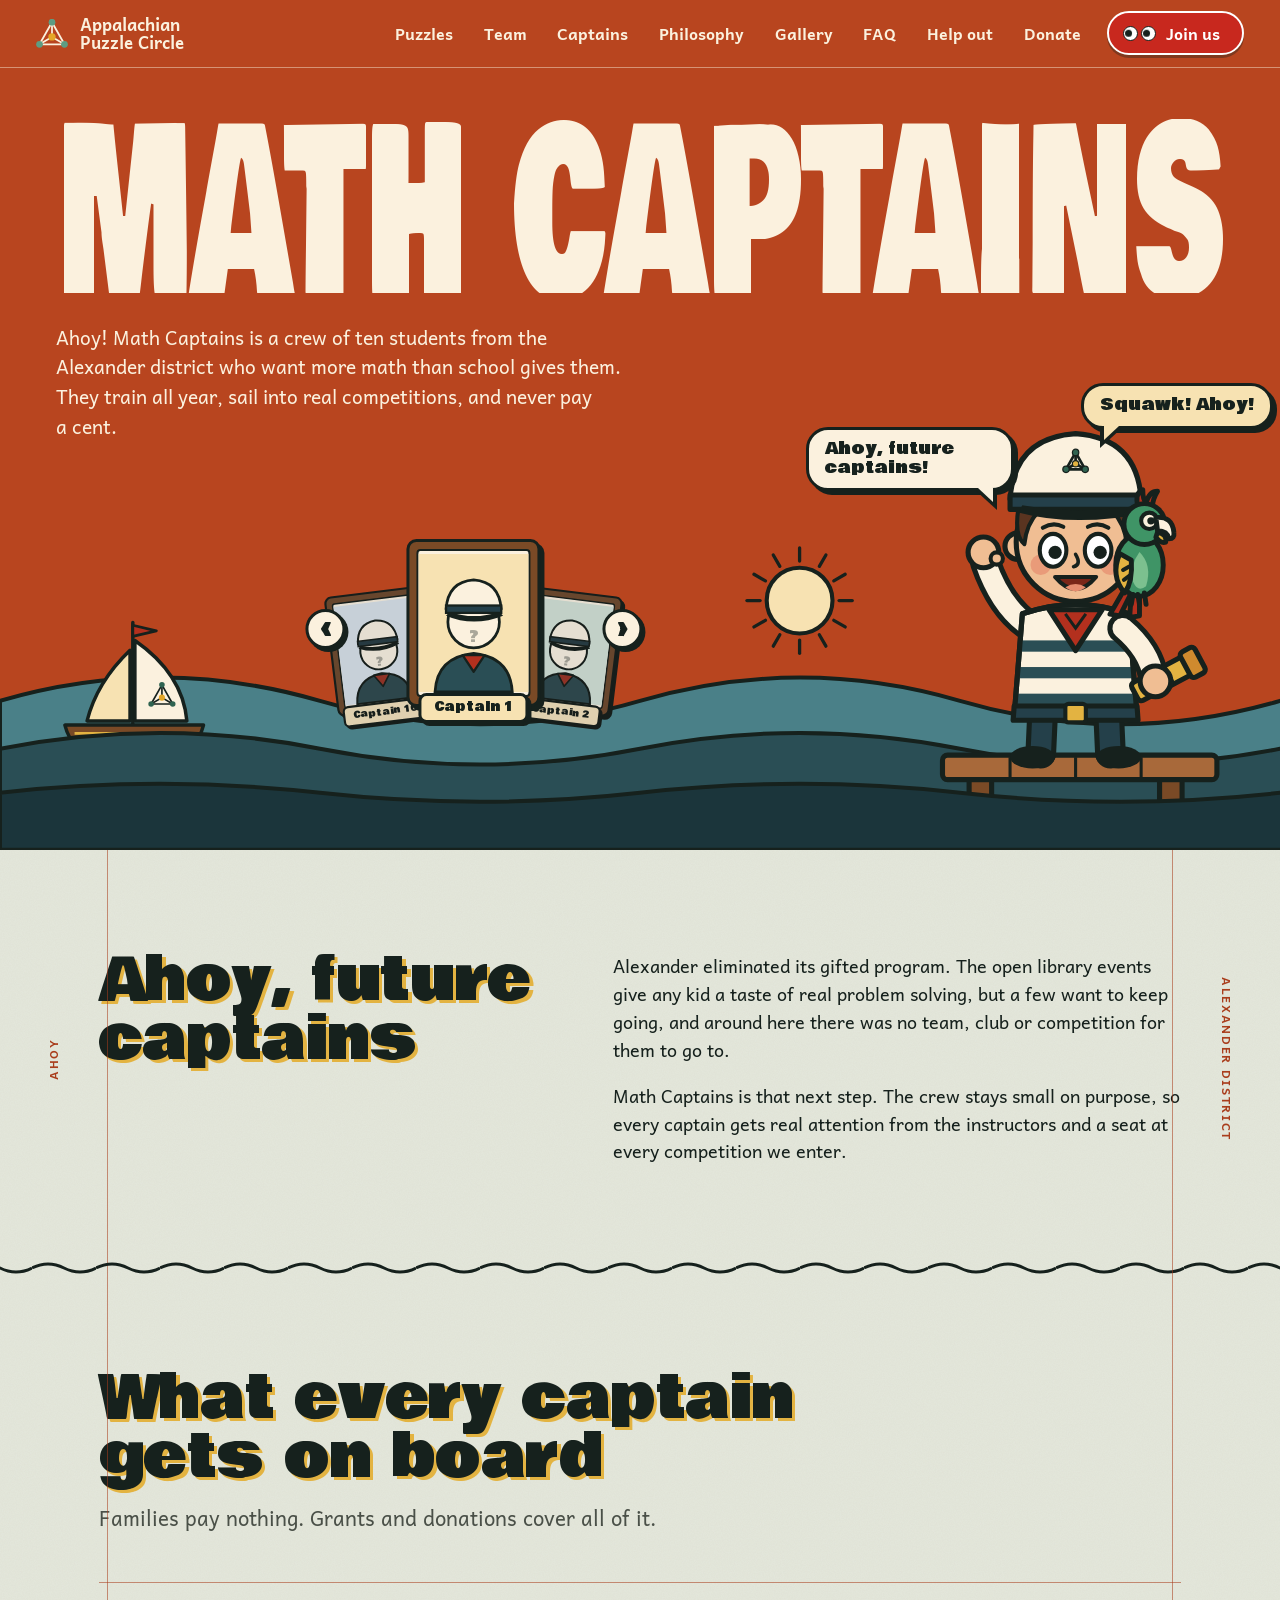
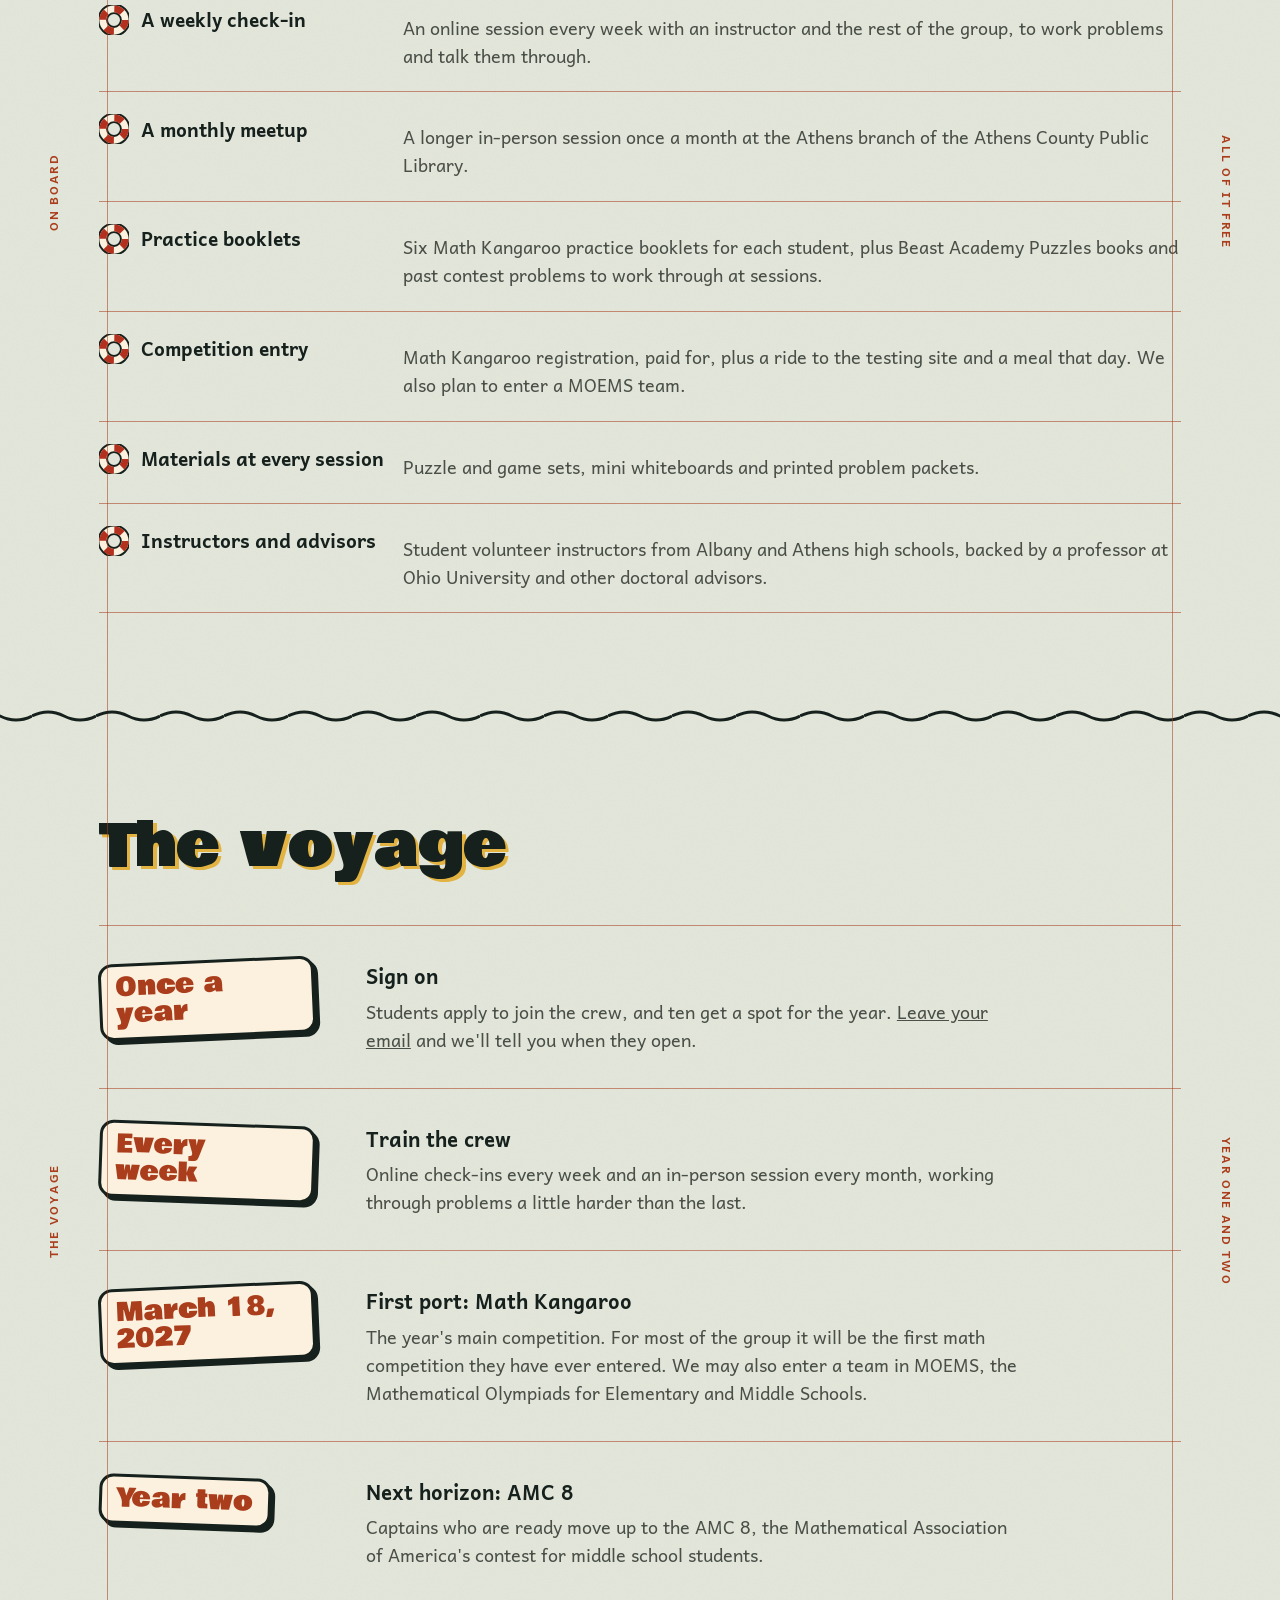
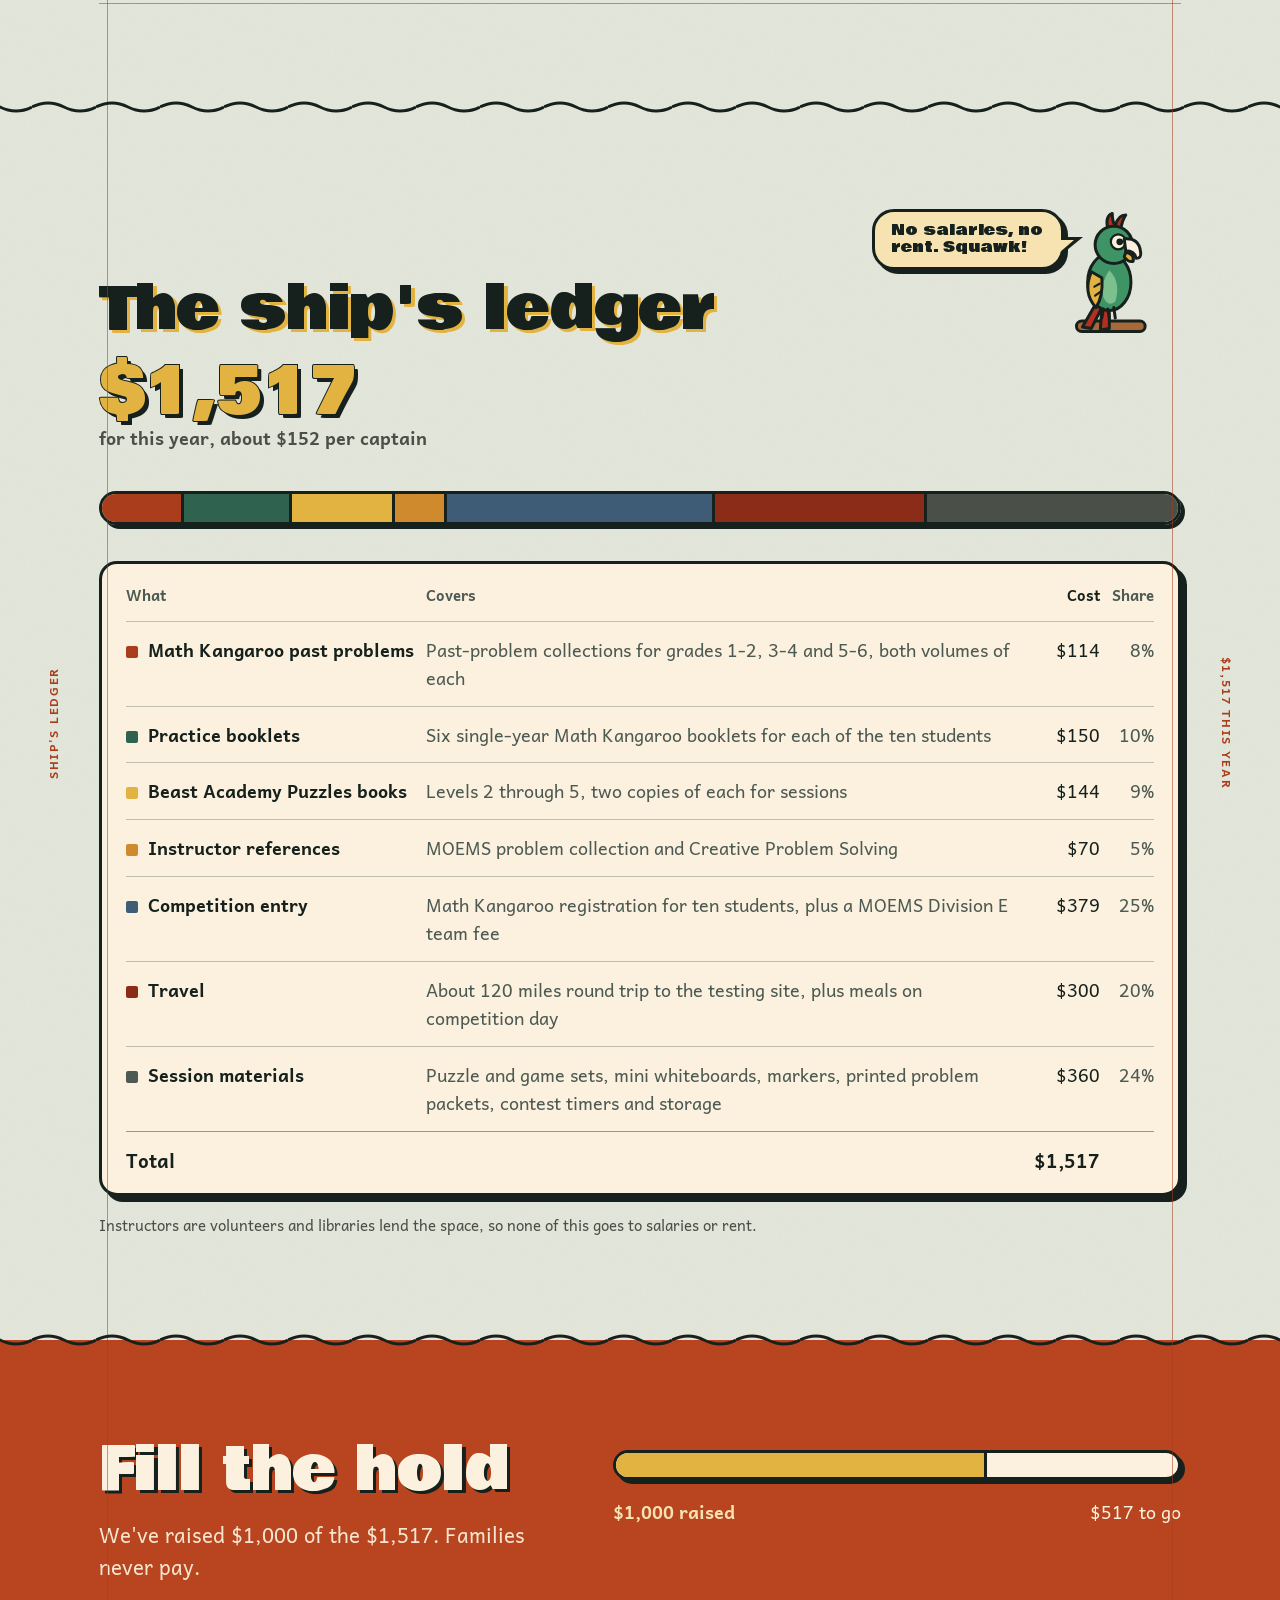
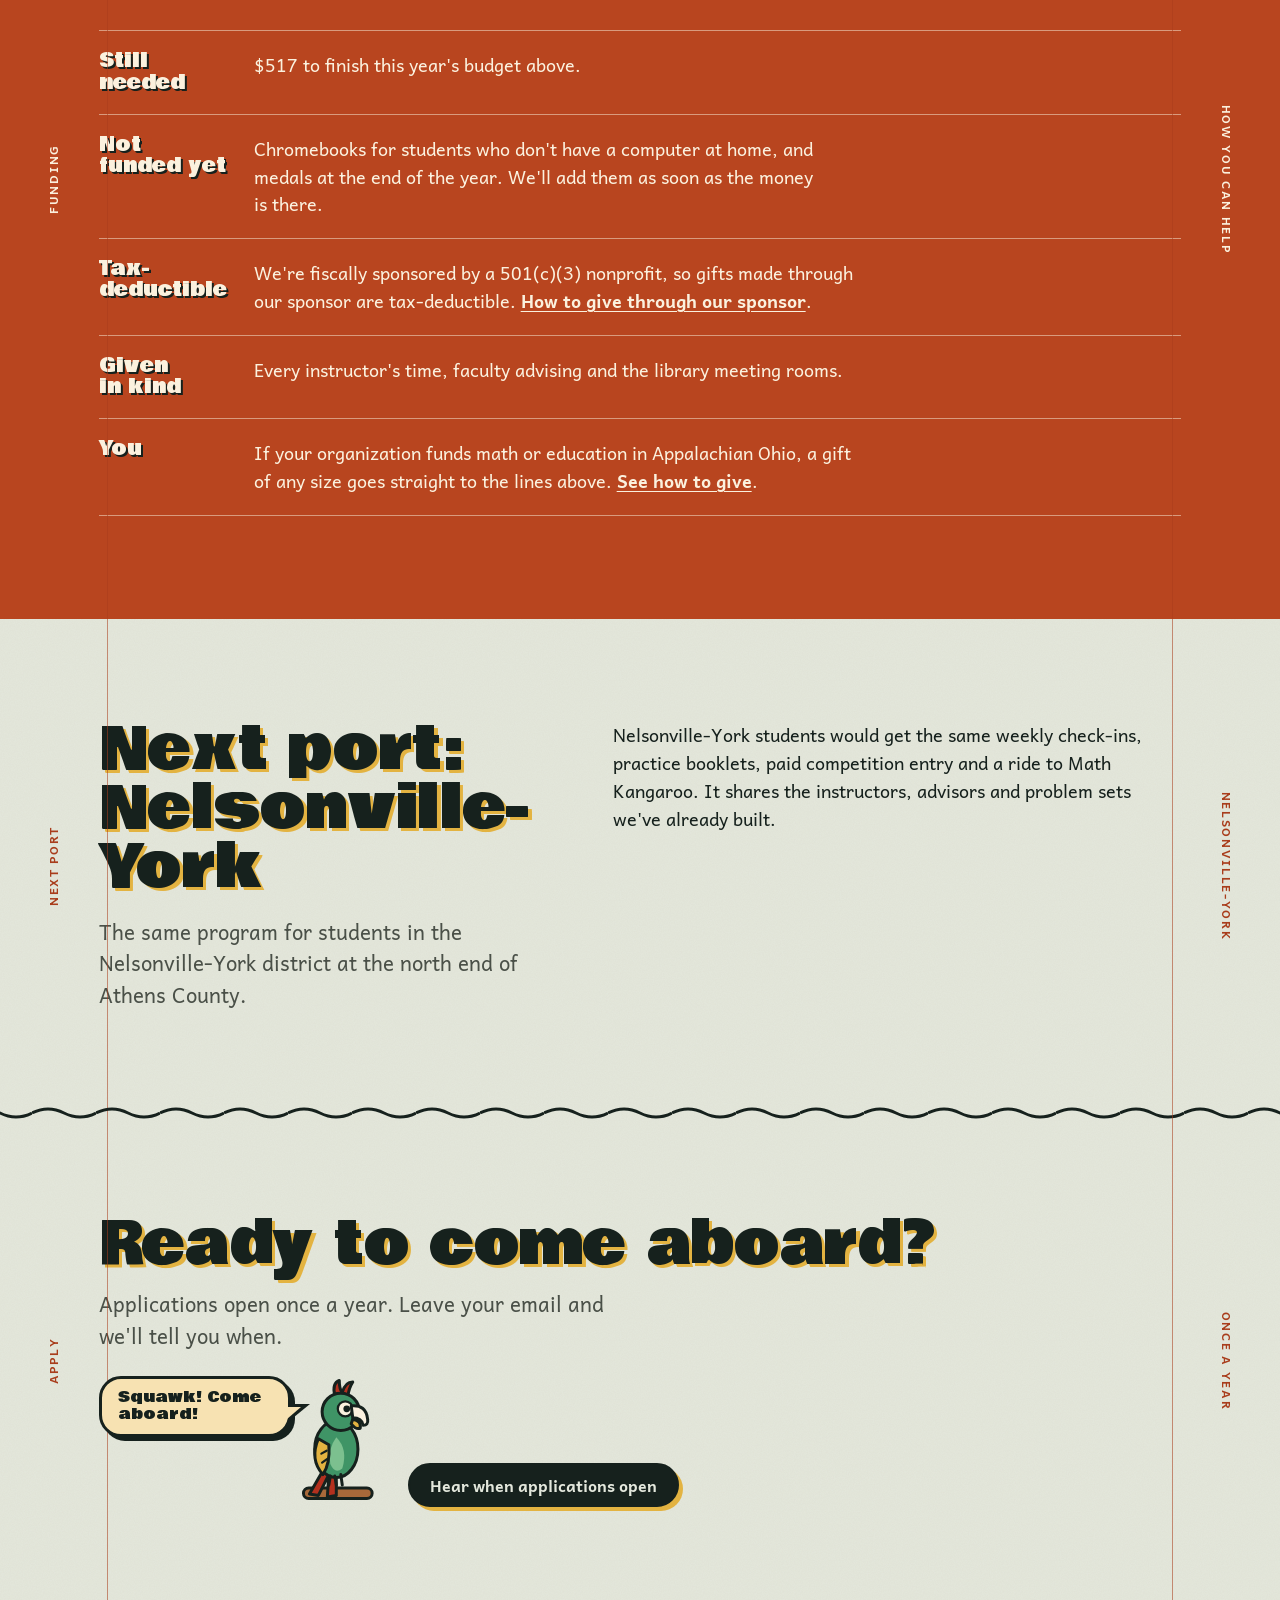
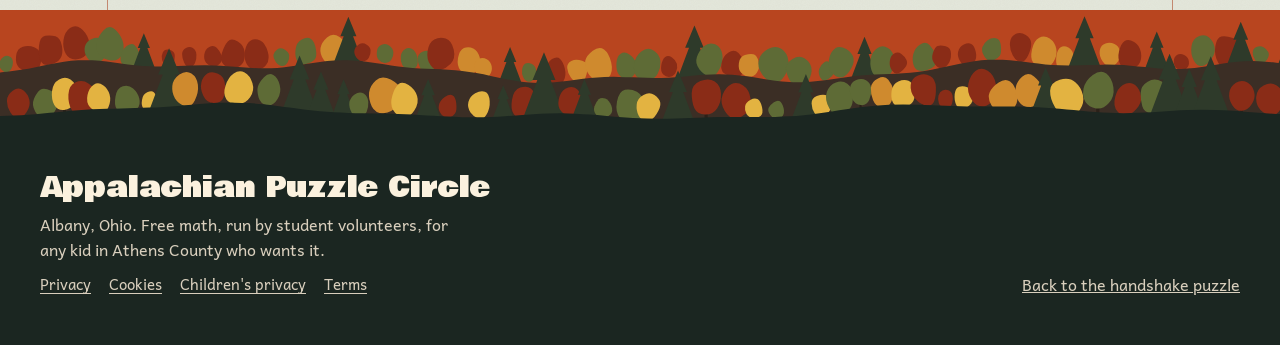
==== captains.html @ 06cb58f6 "quick captains page and other fix" ====
<!doctype html>
<html lang="en">
<head>
<meta charset="utf-8">
<meta name="viewport" content="width=device-width, initial-scale=1, viewport-fit=cover">
<title>Math Captains | Appalachian Puzzle Circle</title>
<meta name="description" content="Math Captains is a free competition math team for ten students in rural Athens County, Ohio. What captains get, the plan for the year and how it is funded.">
<link rel="canonical" href="https://appalachianpuzzlecircles.com/captains.html">
<meta property="og:type" content="website">
<meta property="og:site_name" content="Appalachian Puzzle Circle">
<meta property="og:title" content="Math Captains | Appalachian Puzzle Circle">
<meta property="og:description" content="A free competition math team for ten students in rural Athens County, Ohio.">
<meta property="og:url" content="https://appalachianpuzzlecircles.com/captains.html">
<link rel="icon" href="favicon-192.png" sizes="192x192" type="image/png">
<link rel="icon" href="favicon.ico" sizes="32x32">
<link rel="icon" href="favicon.svg" type="image/svg+xml">
<link rel="apple-touch-icon" href="apple-touch-icon.png">
<meta name="theme-color" content="#B8451F">
<link rel="stylesheet" href="site.css?v=03e4b56c">
</head>
<body class="cap">
<a class="skip" href="#main">Skip to Math Captains</a>

<header class="phead seahead">
  <nav class="nav" aria-label="Main">
      <a class="brand" href="index.html">
        <svg class="mark" viewBox="0 0 200 180" aria-hidden="true"><g stroke="#FBF1DE" stroke-width="11" stroke-linecap="round"><line x1="100" y1="20" x2="22" y2="158"/><line x1="100" y1="20" x2="178" y2="158"/><line x1="22" y1="158" x2="178" y2="158"/><line x1="100" y1="20" x2="100" y2="112"/><line x1="22" y1="158" x2="100" y2="112"/><line x1="178" y1="158" x2="100" y2="112"/></g><g fill="#5E9C82"><circle cx="100" cy="20" r="21"/><circle cx="22" cy="158" r="21"/><circle cx="178" cy="158" r="21"/></g><circle cx="100" cy="112" r="23" fill="#E5A727"/></svg>
        <span>Appalachian<br>Puzzle Circle</span>
      </a>
      <ul>
        <li><a href="puzzles.html">Puzzles</a></li><li><a href="team.html">Team</a></li>
        <li><a href="captains.html" aria-current="page">Captains</a></li>
        <li><a href="philosophy.html">Philosophy</a></li><li><a href="gallery.html">Gallery</a></li><li><a href="index.html#faq">FAQ</a></li>
        <li><a href="index.html#help">Help out</a></li><li><a href="donate.html">Donate</a></li>
      </ul>
      <a class="btn joinbtn" href="index.html#join"><span class="jb-eyes" aria-hidden="true"><span class="eye"><i></i></span><span class="eye"><i></i></span></span><span class="jb-text">Join us</span></a>
    </nav>
    <ul class="mnav" aria-label="Sections">
      <li><a href="puzzles.html">Puzzles</a></li><li><a href="team.html">Team</a></li><li><a href="captains.html" aria-current="page">Captains</a></li><li><a href="philosophy.html">Philosophy</a></li><li><a href="gallery.html">Gallery</a></li><li><a href="index.html#faq">FAQ</a></li><li><a href="index.html#help">Help out</a></li><li><a href="donate.html">Donate</a></li>
    </ul>
  <div class="top">
    <h1 class="vh">Math Captains</h1>
    <div class="tl" aria-hidden="true"><svg><text>MATH CAPTAINS</text></svg></div>
    <p class="intro">Ahoy! Math Captains is a crew of ten students from the Alexander district who want more math than school gives them. They train all year, sail into real competitions, and never pay a cent.</p>
  </div>
  <div class="sea" aria-hidden="true">
    <svg class="sun" viewBox="0 0 140 140"><g class="rays" stroke="#16211D" stroke-width="4" stroke-linecap="round"><line x1="70" y1="6" x2="70" y2="22" transform="rotate(0 70 70)"/><line x1="70" y1="6" x2="70" y2="22" transform="rotate(30 70 70)"/><line x1="70" y1="6" x2="70" y2="22" transform="rotate(60 70 70)"/><line x1="70" y1="6" x2="70" y2="22" transform="rotate(90 70 70)"/><line x1="70" y1="6" x2="70" y2="22" transform="rotate(120 70 70)"/><line x1="70" y1="6" x2="70" y2="22" transform="rotate(150 70 70)"/><line x1="70" y1="6" x2="70" y2="22" transform="rotate(180 70 70)"/><line x1="70" y1="6" x2="70" y2="22" transform="rotate(210 70 70)"/><line x1="70" y1="6" x2="70" y2="22" transform="rotate(240 70 70)"/><line x1="70" y1="6" x2="70" y2="22" transform="rotate(270 70 70)"/><line x1="70" y1="6" x2="70" y2="22" transform="rotate(300 70 70)"/><line x1="70" y1="6" x2="70" y2="22" transform="rotate(330 70 70)"/></g><circle cx="70" cy="70" r="40" fill="#F7E2B2" stroke="#16211D" stroke-width="5"/></svg>
    <svg class="cloud c1" viewBox="0 0 120 56"><path d="M18 50 Q2 50 4 38 Q6 26 20 28 Q22 10 42 12 Q52 0 68 8 Q86 2 92 20 Q112 18 114 34 Q116 50 98 50Z" fill="#FBF1DE" stroke="#16211D" stroke-width="4" stroke-linejoin="round"/></svg>
    <svg class="cloud c2" viewBox="0 0 120 56"><path d="M18 50 Q2 50 4 38 Q6 26 20 28 Q22 10 42 12 Q52 0 68 8 Q86 2 92 20 Q112 18 114 34 Q116 50 98 50Z" fill="#FBF1DE" stroke="#16211D" stroke-width="4" stroke-linejoin="round"/></svg>
    <svg class="wave w1" viewBox="0 0 1600 140" preserveAspectRatio="none" aria-hidden="true"><path stroke="#16211D" stroke-width="4" vector-effect="non-scaling-stroke" stroke-linejoin="round" d="M0 60 Q100 35 200 60 T400 60 Q500 35 600 60 T800 60 Q900 35 1000 60 T1200 60 Q1300 35 1400 60 T1600 60 L1600 140 L0 140Z"/></svg>
    <div class="ship-wrap"><svg class="ship" viewBox="0 0 240 230" aria-hidden="true">
        <path d="M118 18 L118 170" stroke="#16211D" stroke-width="5" stroke-linecap="round"/>
        <path class="flag" d="M118 22 L152 30 L118 38Z" fill="#B3301E" stroke="#16211D" stroke-width="4" stroke-linejoin="round"/>
        <path d="M121 44 Q190 92 196 160 L121 160Z" fill="#FBF1DE" stroke="#16211D" stroke-width="5" stroke-linejoin="round"/>
        <path d="M114 58 Q66 104 52 160 L114 160Z" fill="#F7E2B2" stroke="#16211D" stroke-width="5" stroke-linejoin="round"/>
        <g transform="translate(140 104) scale(.2)"><g stroke="#16211D" stroke-width="12" stroke-linecap="round"><line x1="100" y1="20" x2="22" y2="158"/><line x1="100" y1="20" x2="178" y2="158"/><line x1="22" y1="158" x2="178" y2="158"/><line x1="100" y1="20" x2="100" y2="112"/><line x1="22" y1="158" x2="100" y2="112"/><line x1="178" y1="158" x2="100" y2="112"/></g><g fill="#2F6350"><circle cx="100" cy="20" r="20"/><circle cx="22" cy="158" r="20"/><circle cx="178" cy="158" r="20"/></g><circle cx="100" cy="112" r="22" fill="#E5A727"/></g>
        <path d="M20 166 L220 166 Q210 204 176 208 L64 208 Q30 204 20 166Z" fill="#7A4A26" stroke="#16211D" stroke-width="5" stroke-linejoin="round"/>
        <path d="M34 178 L206 178" stroke="#E3B341" stroke-width="4"/>
        <circle cx="80" cy="192" r="7" fill="#F7E2B2" stroke="#16211D" stroke-width="3"/><circle cx="120" cy="192" r="7" fill="#F7E2B2" stroke="#16211D" stroke-width="3"/><circle cx="160" cy="192" r="7" fill="#F7E2B2" stroke="#16211D" stroke-width="3"/>
      </svg></div>
    <svg class="wave w2" viewBox="0 0 1600 140" preserveAspectRatio="none" aria-hidden="true"><path stroke="#16211D" stroke-width="4" vector-effect="non-scaling-stroke" stroke-linejoin="round" d="M0 60 Q100 35 200 60 T400 60 Q500 35 600 60 T800 60 Q900 35 1000 60 T1200 60 Q1300 35 1400 60 T1600 60 L1600 140 L0 140Z"/></svg>
    <svg class="wave w3" viewBox="0 0 1600 140" preserveAspectRatio="none" aria-hidden="true"><path stroke="#16211D" stroke-width="4" vector-effect="non-scaling-stroke" stroke-linejoin="round" d="M0 60 Q100 35 200 60 T400 60 Q500 35 600 60 T800 60 Q900 35 1000 60 T1200 60 Q1300 35 1400 60 T1600 60 L1600 140 L0 140Z"/></svg>
  </div>
  <section class="crewcar" aria-roledescription="carousel" aria-label="This year's Math Captains">
    <!--
      Captain photos: put each photo in the captains folder (square-ish, about 600 px), then fill in the list below.
      Leave "photo" empty to keep the cartoon placeholder. Use first names only, and only with a parent's written OK.
    -->
    <script type="application/json" id="captain-list">
[
{
"name": "Captain 1",
"photo": ""
},
{
"name": "Captain 2",
"photo": ""
},
{
"name": "Captain 3",
"photo": ""
},
{
"name": "Captain 4",
"photo": ""
},
{
"name": "Captain 5",
"photo": ""
},
{
"name": "Captain 6",
"photo": ""
},
{
"name": "Captain 7",
"photo": ""
},
{
"name": "Captain 8",
"photo": ""
},
{
"name": "Captain 9",
"photo": ""
},
{
"name": "Captain 10",
"photo": ""
}
]
    </script>
    <ul class="cc-track"><li class="cc-card" data-i="0"><figure><div class="cc-frame"><svg class="cc-ph" viewBox="0 0 120 150" aria-hidden="true"><rect width="120" height="150" fill="#F7E2B2"/>
      <path d="M18 150 Q20 112 60 108 Q100 112 102 150Z" fill="#2A4E55" stroke="#16211D" stroke-width="3"/>
      <path d="M48 110 L60 128 L72 110Z" fill="#B3301E" stroke="#16211D" stroke-width="2.5" stroke-linejoin="round"/>
      <circle cx="60" cy="74" r="28" fill="#FBF1DE" stroke="#16211D" stroke-width="3"/>
      <path d="M30 60 Q32 30 60 28 Q88 30 90 60Z" fill="#FBF1DE" stroke="#16211D" stroke-width="3" stroke-linejoin="round"/>
      <rect x="30" y="56" width="60" height="8" fill="#24404A" stroke="#16211D" stroke-width="2.5"/>
      <path d="M34 63 Q60 72 88 63 L92 67 Q60 80 30 67Z" fill="#16211D"/>
      <text x="60" y="96" text-anchor="middle" font-family="Bowlby One, sans-serif" font-size="18" fill="#16211D" opacity=".35">?</text>
    </svg></div><figcaption class="cc-name">Captain 1</figcaption></figure></li><li class="cc-card" data-i="1"><figure><div class="cc-frame"><svg class="cc-ph" viewBox="0 0 120 150" aria-hidden="true"><rect width="120" height="150" fill="#CFE3D6"/>
      <path d="M18 150 Q20 112 60 108 Q100 112 102 150Z" fill="#2A4E55" stroke="#16211D" stroke-width="3"/>
      <path d="M48 110 L60 128 L72 110Z" fill="#B3301E" stroke="#16211D" stroke-width="2.5" stroke-linejoin="round"/>
      <circle cx="60" cy="74" r="28" fill="#FBF1DE" stroke="#16211D" stroke-width="3"/>
      <path d="M30 60 Q32 30 60 28 Q88 30 90 60Z" fill="#FBF1DE" stroke="#16211D" stroke-width="3" stroke-linejoin="round"/>
      <rect x="30" y="56" width="60" height="8" fill="#24404A" stroke="#16211D" stroke-width="2.5"/>
      <path d="M34 63 Q60 72 88 63 L92 67 Q60 80 30 67Z" fill="#16211D"/>
      <text x="60" y="96" text-anchor="middle" font-family="Bowlby One, sans-serif" font-size="18" fill="#16211D" opacity=".35">?</text>
    </svg></div><figcaption class="cc-name">Captain 2</figcaption></figure></li><li class="cc-card" data-i="2"><figure><div class="cc-frame"><svg class="cc-ph" viewBox="0 0 120 150" aria-hidden="true"><rect width="120" height="150" fill="#F2C9B4"/>
      <path d="M18 150 Q20 112 60 108 Q100 112 102 150Z" fill="#2A4E55" stroke="#16211D" stroke-width="3"/>
      <path d="M48 110 L60 128 L72 110Z" fill="#B3301E" stroke="#16211D" stroke-width="2.5" stroke-linejoin="round"/>
      <circle cx="60" cy="74" r="28" fill="#FBF1DE" stroke="#16211D" stroke-width="3"/>
      <path d="M30 60 Q32 30 60 28 Q88 30 90 60Z" fill="#FBF1DE" stroke="#16211D" stroke-width="3" stroke-linejoin="round"/>
      <rect x="30" y="56" width="60" height="8" fill="#24404A" stroke="#16211D" stroke-width="2.5"/>
      <path d="M34 63 Q60 72 88 63 L92 67 Q60 80 30 67Z" fill="#16211D"/>
      <text x="60" y="96" text-anchor="middle" font-family="Bowlby One, sans-serif" font-size="18" fill="#16211D" opacity=".35">?</text>
    </svg></div><figcaption class="cc-name">Captain 3</figcaption></figure></li><li class="cc-card" data-i="3"><figure><div class="cc-frame"><svg class="cc-ph" viewBox="0 0 120 150" aria-hidden="true"><rect width="120" height="150" fill="#D8DDEB"/>
      <path d="M18 150 Q20 112 60 108 Q100 112 102 150Z" fill="#2A4E55" stroke="#16211D" stroke-width="3"/>
      <path d="M48 110 L60 128 L72 110Z" fill="#B3301E" stroke="#16211D" stroke-width="2.5" stroke-linejoin="round"/>
      <circle cx="60" cy="74" r="28" fill="#FBF1DE" stroke="#16211D" stroke-width="3"/>
      <path d="M30 60 Q32 30 60 28 Q88 30 90 60Z" fill="#FBF1DE" stroke="#16211D" stroke-width="3" stroke-linejoin="round"/>
      <rect x="30" y="56" width="60" height="8" fill="#24404A" stroke="#16211D" stroke-width="2.5"/>
      <path d="M34 63 Q60 72 88 63 L92 67 Q60 80 30 67Z" fill="#16211D"/>
      <text x="60" y="96" text-anchor="middle" font-family="Bowlby One, sans-serif" font-size="18" fill="#16211D" opacity=".35">?</text>
    </svg></div><figcaption class="cc-name">Captain 4</figcaption></figure></li><li class="cc-card" data-i="4"><figure><div class="cc-frame"><svg class="cc-ph" viewBox="0 0 120 150" aria-hidden="true"><rect width="120" height="150" fill="#EBD9A8"/>
      <path d="M18 150 Q20 112 60 108 Q100 112 102 150Z" fill="#2A4E55" stroke="#16211D" stroke-width="3"/>
      <path d="M48 110 L60 128 L72 110Z" fill="#B3301E" stroke="#16211D" stroke-width="2.5" stroke-linejoin="round"/>
      <circle cx="60" cy="74" r="28" fill="#FBF1DE" stroke="#16211D" stroke-width="3"/>
      <path d="M30 60 Q32 30 60 28 Q88 30 90 60Z" fill="#FBF1DE" stroke="#16211D" stroke-width="3" stroke-linejoin="round"/>
      <rect x="30" y="56" width="60" height="8" fill="#24404A" stroke="#16211D" stroke-width="2.5"/>
      <path d="M34 63 Q60 72 88 63 L92 67 Q60 80 30 67Z" fill="#16211D"/>
      <text x="60" y="96" text-anchor="middle" font-family="Bowlby One, sans-serif" font-size="18" fill="#16211D" opacity=".35">?</text>
    </svg></div><figcaption class="cc-name">Captain 5</figcaption></figure></li><li class="cc-card" data-i="5"><figure><div class="cc-frame"><svg class="cc-ph" viewBox="0 0 120 150" aria-hidden="true"><rect width="120" height="150" fill="#CBE0E3"/>
      <path d="M18 150 Q20 112 60 108 Q100 112 102 150Z" fill="#2A4E55" stroke="#16211D" stroke-width="3"/>
      <path d="M48 110 L60 128 L72 110Z" fill="#B3301E" stroke="#16211D" stroke-width="2.5" stroke-linejoin="round"/>
      <circle cx="60" cy="74" r="28" fill="#FBF1DE" stroke="#16211D" stroke-width="3"/>
      <path d="M30 60 Q32 30 60 28 Q88 30 90 60Z" fill="#FBF1DE" stroke="#16211D" stroke-width="3" stroke-linejoin="round"/>
      <rect x="30" y="56" width="60" height="8" fill="#24404A" stroke="#16211D" stroke-width="2.5"/>
      <path d="M34 63 Q60 72 88 63 L92 67 Q60 80 30 67Z" fill="#16211D"/>
      <text x="60" y="96" text-anchor="middle" font-family="Bowlby One, sans-serif" font-size="18" fill="#16211D" opacity=".35">?</text>
    </svg></div><figcaption class="cc-name">Captain 6</figcaption></figure></li><li class="cc-card" data-i="6"><figure><div class="cc-frame"><svg class="cc-ph" viewBox="0 0 120 150" aria-hidden="true"><rect width="120" height="150" fill="#F0D3C2"/>
      <path d="M18 150 Q20 112 60 108 Q100 112 102 150Z" fill="#2A4E55" stroke="#16211D" stroke-width="3"/>
      <path d="M48 110 L60 128 L72 110Z" fill="#B3301E" stroke="#16211D" stroke-width="2.5" stroke-linejoin="round"/>
      <circle cx="60" cy="74" r="28" fill="#FBF1DE" stroke="#16211D" stroke-width="3"/>
      <path d="M30 60 Q32 30 60 28 Q88 30 90 60Z" fill="#FBF1DE" stroke="#16211D" stroke-width="3" stroke-linejoin="round"/>
      <rect x="30" y="56" width="60" height="8" fill="#24404A" stroke="#16211D" stroke-width="2.5"/>
      <path d="M34 63 Q60 72 88 63 L92 67 Q60 80 30 67Z" fill="#16211D"/>
      <text x="60" y="96" text-anchor="middle" font-family="Bowlby One, sans-serif" font-size="18" fill="#16211D" opacity=".35">?</text>
    </svg></div><figcaption class="cc-name">Captain 7</figcaption></figure></li><li class="cc-card" data-i="7"><figure><div class="cc-frame"><svg class="cc-ph" viewBox="0 0 120 150" aria-hidden="true"><rect width="120" height="150" fill="#DCE6C8"/>
      <path d="M18 150 Q20 112 60 108 Q100 112 102 150Z" fill="#2A4E55" stroke="#16211D" stroke-width="3"/>
      <path d="M48 110 L60 128 L72 110Z" fill="#B3301E" stroke="#16211D" stroke-width="2.5" stroke-linejoin="round"/>
      <circle cx="60" cy="74" r="28" fill="#FBF1DE" stroke="#16211D" stroke-width="3"/>
      <path d="M30 60 Q32 30 60 28 Q88 30 90 60Z" fill="#FBF1DE" stroke="#16211D" stroke-width="3" stroke-linejoin="round"/>
      <rect x="30" y="56" width="60" height="8" fill="#24404A" stroke="#16211D" stroke-width="2.5"/>
      <path d="M34 63 Q60 72 88 63 L92 67 Q60 80 30 67Z" fill="#16211D"/>
      <text x="60" y="96" text-anchor="middle" font-family="Bowlby One, sans-serif" font-size="18" fill="#16211D" opacity=".35">?</text>
    </svg></div><figcaption class="cc-name">Captain 8</figcaption></figure></li><li class="cc-card" data-i="8"><figure><div class="cc-frame"><svg class="cc-ph" viewBox="0 0 120 150" aria-hidden="true"><rect width="120" height="150" fill="#E8D4E2"/>
      <path d="M18 150 Q20 112 60 108 Q100 112 102 150Z" fill="#2A4E55" stroke="#16211D" stroke-width="3"/>
      <path d="M48 110 L60 128 L72 110Z" fill="#B3301E" stroke="#16211D" stroke-width="2.5" stroke-linejoin="round"/>
      <circle cx="60" cy="74" r="28" fill="#FBF1DE" stroke="#16211D" stroke-width="3"/>
      <path d="M30 60 Q32 30 60 28 Q88 30 90 60Z" fill="#FBF1DE" stroke="#16211D" stroke-width="3" stroke-linejoin="round"/>
      <rect x="30" y="56" width="60" height="8" fill="#24404A" stroke="#16211D" stroke-width="2.5"/>
      <path d="M34 63 Q60 72 88 63 L92 67 Q60 80 30 67Z" fill="#16211D"/>
      <text x="60" y="96" text-anchor="middle" font-family="Bowlby One, sans-serif" font-size="18" fill="#16211D" opacity=".35">?</text>
    </svg></div><figcaption class="cc-name">Captain 9</figcaption></figure></li><li class="cc-card" data-i="9"><figure><div class="cc-frame"><svg class="cc-ph" viewBox="0 0 120 150" aria-hidden="true"><rect width="120" height="150" fill="#D6E3EE"/>
      <path d="M18 150 Q20 112 60 108 Q100 112 102 150Z" fill="#2A4E55" stroke="#16211D" stroke-width="3"/>
      <path d="M48 110 L60 128 L72 110Z" fill="#B3301E" stroke="#16211D" stroke-width="2.5" stroke-linejoin="round"/>
      <circle cx="60" cy="74" r="28" fill="#FBF1DE" stroke="#16211D" stroke-width="3"/>
      <path d="M30 60 Q32 30 60 28 Q88 30 90 60Z" fill="#FBF1DE" stroke="#16211D" stroke-width="3" stroke-linejoin="round"/>
      <rect x="30" y="56" width="60" height="8" fill="#24404A" stroke="#16211D" stroke-width="2.5"/>
      <path d="M34 63 Q60 72 88 63 L92 67 Q60 80 30 67Z" fill="#16211D"/>
      <text x="60" y="96" text-anchor="middle" font-family="Bowlby One, sans-serif" font-size="18" fill="#16211D" opacity=".35">?</text>
    </svg></div><figcaption class="cc-name">Captain 10</figcaption></figure></li></ul>
    <button class="cc-btn cc-prev" type="button" aria-label="Previous captain">&lsaquo;</button>
    <button class="cc-btn cc-next" type="button" aria-label="Next captain">&rsaquo;</button>
    <p class="vh" aria-live="polite" id="cc-live"></p>
  </section>
  <div class="crew" aria-hidden="true">
    <p class="bubble b-cap" data-who="cap">Ahoy, future captains!</p>
    <p class="bubble b-par hide" data-who="par">Squawk! Ahoy!</p>
    <svg class="captain" viewBox="0 0 300 430" aria-hidden="true">
      <defs><clipPath id="shirtClip"><path d="M98 200 Q150 182 202 200 L210 300 L90 300Z"/></clipPath></defs>
      <g class="dock">
        <rect x="46" y="356" width="22" height="90" fill="#7A4A26" stroke="#16211D" stroke-width="5"/>
        <rect x="232" y="356" width="22" height="90" fill="#7A4A26" stroke="#16211D" stroke-width="5"/>
        <rect x="20" y="338" width="268" height="24" rx="5" fill="#A8693A" stroke="#16211D" stroke-width="5"/>
        <path d="M86 340 L86 360 M150 340 L150 360 M214 340 L214 360" stroke="#16211D" stroke-width="3"/>
      </g>
      <g class="legs">
        <path d="M118 292 L116 336" stroke="#16211D" stroke-width="30" stroke-linecap="round"/>
        <path d="M118 292 L116 336" stroke="#24404A" stroke-width="20" stroke-linecap="round"/>
        <path d="M182 292 L184 336" stroke="#16211D" stroke-width="30" stroke-linecap="round"/>
        <path d="M182 292 L184 336" stroke="#24404A" stroke-width="20" stroke-linecap="round"/>
        <ellipse cx="108" cy="340" rx="22" ry="11" fill="#16211D"/>
        <ellipse cx="192" cy="340" rx="22" ry="11" fill="#16211D"/>
      </g>
      <g class="arm-wave">
        <path d="M108 214 Q78 196 62 150" stroke="#16211D" stroke-width="30" stroke-linecap="round" fill="none"/>
        <path d="M108 214 Q78 196 62 150" stroke="#FBF1DE" stroke-width="20" stroke-linecap="round" fill="none"/>
        <circle cx="60" cy="140" r="15" fill="#F0BE93" stroke="#16211D" stroke-width="5"/>
        <circle cx="73" cy="146" r="6" fill="#F0BE93" stroke="#16211D" stroke-width="4"/>
      </g>
      <path d="M98 200 Q150 182 202 200 L210 300 L90 300Z" fill="#FBF1DE" stroke="#16211D" stroke-width="5" stroke-linejoin="round"/>
      <g clip-path="url(#shirtClip)" fill="#2A4E55"><rect x="80" y="226" width="140" height="11"/><rect x="80" y="252" width="140" height="11"/><rect x="80" y="278" width="140" height="11"/></g>
      <path d="M98 200 Q150 182 202 200 L210 300 L90 300Z" fill="none" stroke="#16211D" stroke-width="5" stroke-linejoin="round"/>
      <path d="M90 290 L210 290 L211 304 L89 304Z" fill="#24404A" stroke="#16211D" stroke-width="5" stroke-linejoin="round"/>
      <rect x="140" y="288" width="20" height="18" rx="3" fill="#E3B341" stroke="#16211D" stroke-width="4"/>
      <g class="arm-hold">
        <path d="M196 214 Q222 236 226 262" stroke="#16211D" stroke-width="30" stroke-linecap="round" fill="none"/>
        <path d="M196 214 Q222 236 226 262" stroke="#FBF1DE" stroke-width="20" stroke-linecap="round" fill="none"/>
        <g transform="rotate(-28 230 268)"><rect x="206" y="256" width="62" height="20" rx="4" fill="#E3B341" stroke="#16211D" stroke-width="5"/><rect x="262" y="252" width="16" height="28" rx="4" fill="#CF8A2E" stroke="#16211D" stroke-width="5"/><path d="M226 256 L226 276 M244 256 L244 276" stroke="#16211D" stroke-width="3"/></g>
        <circle cx="228" cy="266" r="15" fill="#F0BE93" stroke="#16211D" stroke-width="5"/>
      </g>
      <path d="M124 196 L150 236 L176 196Z" fill="#B3301E" stroke="#16211D" stroke-width="5" stroke-linejoin="round"/>
      <path d="M140 200 L150 214 L160 200" fill="none" stroke="#16211D" stroke-width="3"/>
      <g class="head">
        <circle cx="94" cy="134" r="13" fill="#F0BE93" stroke="#16211D" stroke-width="5"/>
        <circle cx="206" cy="134" r="13" fill="#F0BE93" stroke="#16211D" stroke-width="5"/>
        <circle cx="150" cy="130" r="58" fill="#F0BE93" stroke="#16211D" stroke-width="5"/>
        <path d="M94 98 Q90 124 100 132 Q102 112 114 100Z M206 98 Q210 124 200 132 Q198 112 186 100Z" fill="#5A3420" stroke="#16211D" stroke-width="4" stroke-linejoin="round"/>
        <circle cx="116" cy="152" r="10" fill="#E58C6E" opacity=".7"/>
        <circle cx="184" cy="152" r="10" fill="#E58C6E" opacity=".7"/>
        <g class="eyes">
          <g class="eye"><ellipse cx="128" cy="138" rx="13" ry="16" fill="#FFFFFF" stroke="#16211D" stroke-width="4"/><circle class="pupil" cx="130" cy="140" r="6.5" fill="#16211D"/></g>
          <g class="eye"><ellipse cx="172" cy="138" rx="13" ry="16" fill="#FFFFFF" stroke="#16211D" stroke-width="4"/><circle class="pupil" cx="174" cy="140" r="6.5" fill="#16211D"/></g>
        </g>
        <path d="M118 116 Q128 110 138 115 M162 115 Q172 110 182 116" stroke="#16211D" stroke-width="4" stroke-linecap="round" fill="none"/>
        <path d="M150 142 Q156 152 148 154" stroke="#16211D" stroke-width="3.5" stroke-linecap="round" fill="none"/>
        <g class="mouth"><path d="M130 164 Q150 188 170 164Z" fill="#7A2618" stroke="#16211D" stroke-width="4" stroke-linejoin="round"/><path d="M140 174 Q150 168 160 174 Q150 182 140 174Z" fill="#E58C6E"/></g>
        <path d="M86 88 Q90 28 150 24 Q210 28 214 88Z" fill="#FBF1DE" stroke="#16211D" stroke-width="5" stroke-linejoin="round"/>
        <path d="M86 84 L214 84 L214 98 L86 98Z" fill="#24404A" stroke="#16211D" stroke-width="5" stroke-linejoin="round"/>
        <path d="M98 94 Q150 104 214 94 L222 101 Q150 116 94 101Z" fill="#16211D"/>
        <g transform="translate(138 40) scale(.12)"><g stroke="#16211D" stroke-width="22" stroke-linecap="round"><line x1="100" y1="20" x2="22" y2="158"/><line x1="100" y1="20" x2="178" y2="158"/><line x1="22" y1="158" x2="178" y2="158"/><line x1="100" y1="20" x2="100" y2="112"/><line x1="22" y1="158" x2="100" y2="112"/><line x1="178" y1="158" x2="100" y2="112"/></g><g fill="#2F6350" stroke="#16211D" stroke-width="10"><circle cx="100" cy="20" r="26"/><circle cx="22" cy="158" r="26"/><circle cx="178" cy="158" r="26"/></g><circle cx="100" cy="112" r="26" fill="#E3B341" stroke="#16211D" stroke-width="10"/></g>
      </g>
      <g transform="translate(166 74) scale(.8)"><g class="parrot">
      <g class="p-tail"><path d="M44 120 L22 158 L34 160 L48 132 L46 162 L58 160 L58 126Z" fill="#B3301E" stroke="#16211D" stroke-width="6" stroke-linejoin="round"/></g>
      <ellipse cx="58" cy="98" rx="29" ry="38" fill="#3F9466" stroke="#16211D" stroke-width="6"/>
      <path d="M58 82 Q74 98 66 124 Q56 132 50 118 Q46 98 58 82Z" fill="#7CC08F"/>
      <g class="p-wing"><path d="M34 84 Q22 112 40 132 Q50 118 48 92Z" fill="#E3B341" stroke="#16211D" stroke-width="6" stroke-linejoin="round"/><path d="M38 104 L45 100 M39 116 L46 111" stroke="#16211D" stroke-width="5" stroke-linecap="round"/></g>
      <g class="p-head">
        <path d="M56 26 Q52 10 62 6 Q62 18 66 22 Q70 8 80 8 Q74 18 74 26Z" fill="#B3301E" stroke="#16211D" stroke-width="6" stroke-linejoin="round"/>
        <circle cx="64" cy="48" r="25" fill="#3F9466" stroke="#16211D" stroke-width="6"/>
        <circle cx="70" cy="44" r="10" fill="#FBF1DE" stroke="#16211D" stroke-width="5"/>
        <circle class="pupil" cx="72" cy="44" r="4.5" fill="#16211D"/>
        <g class="p-jaw"><path d="M80 58 Q92 60 90 70 Q84 72 78 64Z" fill="#E3B341" stroke="#16211D" stroke-width="6" stroke-linejoin="round"/></g>
        <path d="M78 40 Q98 38 100 58 Q101 66 94 66 Q92 56 80 56Z" fill="#FBF1DE" stroke="#16211D" stroke-width="6" stroke-linejoin="round"/>
      </g>
      <path d="M50 134 L48 146 M56 134 L58 146 M64 132 L66 146" stroke="#16211D" stroke-width="6" stroke-linecap="round"/>
    </g></g>
    </svg>
  </div>
</header>

<main id="main" class="page">
  <section class="sec" id="why-guild" aria-labelledby="why-h">
    <span class="tag l" aria-hidden="true">Ahoy</span>
    <span class="tag r" aria-hidden="true">Alexander district</span>
    <div class="in g-split">
      <h2 class="h2" id="why-h">Ahoy, future captains</h2>
      <div class="g-prose">
        <p>Alexander eliminated its gifted program. The open library events give any kid a taste of real problem solving, but a few want to keep going, and around here there was no team, club or competition for them to go to.</p>
        <p>Math Captains is that next step. The crew stays small on purpose, so every captain gets real attention from the instructors and a seat at every competition we enter.</p>
      </div>
    </div>
  </section>

  <section class="sec" id="gets" aria-labelledby="gets-h">
    <span class="tag l" aria-hidden="true">On board</span>
    <span class="tag r" aria-hidden="true">All of it free</span>
    <div class="in">
      <h2 class="h2" id="gets-h">What every captain gets on board</h2>
      <p class="lede g-lede">Families pay nothing. Grants and donations cover all of it.</p>
      <dl class="g-gets">
        <div><dt>A weekly check-in</dt><dd>An online session every week with an instructor and the rest of the group, to work problems and talk them through.</dd></div>
        <div><dt>A monthly meetup</dt><dd>A longer in-person session once a month at the Athens branch of the Athens County Public Library.</dd></div>
        <div><dt>Practice booklets</dt><dd>Six Math Kangaroo practice booklets for each student, plus Beast Academy Puzzles books and past contest problems to work through at sessions.</dd></div>
        <div><dt>Competition entry</dt><dd>Math Kangaroo registration, paid for, plus a ride to the testing site and a meal that day. We also plan to enter a MOEMS team.</dd></div>
        <div><dt>Materials at every session</dt><dd>Puzzle and game sets, mini whiteboards and printed problem packets.</dd></div>
        <div><dt>Instructors and advisors</dt><dd>Student volunteer instructors from Albany and Athens high schools, backed by a professor at Ohio University and other doctoral advisors.</dd></div>
      </dl>
    </div>
  </section>

  <section class="sec" id="plan" aria-labelledby="plan-h">
    <span class="tag l" aria-hidden="true">The voyage</span>
    <span class="tag r" aria-hidden="true">Year one and two</span>
    <div class="in">
      <h2 class="h2" id="plan-h">The voyage</h2>
      <ol class="g-steps">
        <li><span class="when">Once a year</span><div><h3>Sign on</h3><p>Students apply to join the crew, and ten get a spot for the year. <a href="index.html#join">Leave your email</a> and we'll tell you when they open.</p></div></li>
        <li><span class="when">Every week</span><div><h3>Train the crew</h3><p>Online check-ins every week and an in-person session every month, working through problems a little harder than the last.</p></div></li>
        <li><span class="when">March 18, 2027</span><div><h3>First port: Math Kangaroo</h3><p>The year's main competition. For most of the group it will be the first math competition they have ever entered. We may also enter a team in MOEMS, the Mathematical Olympiads for Elementary and Middle Schools.</p></div></li>
        <li><span class="when">Year two</span><div><h3>Next horizon: AMC 8</h3><p>Captains who are ready move up to the AMC 8, the Mathematical Association of America's contest for middle school students.</p></div></li>
      </ol>
    </div>
  </section>

  <section class="sec" id="budget" aria-labelledby="budget-h">
    <span class="tag l" aria-hidden="true">Ship's ledger</span>
    <span class="tag r" aria-hidden="true">$1,517 this year</span>
    <div class="in">
      <div class="g-head">
        <h2 class="h2" id="budget-h">The ship's ledger</h2>
        <div class="cameo cm-budget" aria-hidden="true"><p class="bubble">No salaries, no rent. Squawk!</p><svg class="cameo-bird" viewBox="0 0 120 176"><rect x="14" y="150" width="92" height="14" rx="7" fill="#A8693A" stroke="#16211D" stroke-width="4"/><g class="parrot">
      <g class="p-tail"><path d="M44 120 L22 158 L34 160 L48 132 L46 162 L58 160 L58 126Z" fill="#B3301E" stroke="#16211D" stroke-width="4" stroke-linejoin="round"/></g>
      <ellipse cx="58" cy="98" rx="29" ry="38" fill="#3F9466" stroke="#16211D" stroke-width="4"/>
      <path d="M58 82 Q74 98 66 124 Q56 132 50 118 Q46 98 58 82Z" fill="#7CC08F"/>
      <g class="p-wing"><path d="M34 84 Q22 112 40 132 Q50 118 48 92Z" fill="#E3B341" stroke="#16211D" stroke-width="4" stroke-linejoin="round"/><path d="M38 104 L45 100 M39 116 L46 111" stroke="#16211D" stroke-width="3" stroke-linecap="round"/></g>
      <g class="p-head">
        <path d="M56 26 Q52 10 62 6 Q62 18 66 22 Q70 8 80 8 Q74 18 74 26Z" fill="#B3301E" stroke="#16211D" stroke-width="4" stroke-linejoin="round"/>
        <circle cx="64" cy="48" r="25" fill="#3F9466" stroke="#16211D" stroke-width="4"/>
        <circle cx="70" cy="44" r="10" fill="#FBF1DE" stroke="#16211D" stroke-width="3"/>
        <circle class="pupil" cx="72" cy="44" r="4.5" fill="#16211D"/>
        <g class="p-jaw"><path d="M80 58 Q92 60 90 70 Q84 72 78 64Z" fill="#E3B341" stroke="#16211D" stroke-width="4" stroke-linejoin="round"/></g>
        <path d="M78 40 Q98 38 100 58 Q101 66 94 66 Q92 56 80 56Z" fill="#FBF1DE" stroke="#16211D" stroke-width="4" stroke-linejoin="round"/>
      </g>
      <path d="M50 134 L48 146 M56 134 L58 146 M64 132 L66 146" stroke="#16211D" stroke-width="4" stroke-linecap="round"/>
    </g></svg></div>
        <p class="g-total"><span>$1,517</span> for this year, about $152 per captain</p>
      </div>
      <div class="g-bar" role="img" aria-label="Budget split: math kangaroo past problems $114, practice booklets $150, beast academy puzzles books $144, instructor references $70, competition entry $379, travel $300, session materials $360"><span style="flex:114 1 0;background:var(--accent)" title="Math Kangaroo past problems: $114"></span><span style="flex:150 1 0;background:var(--logo-green)" title="Practice booklets: $150"></span><span style="flex:144 1 0;background:var(--leaf-gold)" title="Beast Academy Puzzles books: $144"></span><span style="flex:70 1 0;background:var(--leaf-amber)" title="Instructor references: $70"></span><span style="flex:379 1 0;background:#3E5C76" title="Competition entry: $379"></span><span style="flex:300 1 0;background:#8A2C17" title="Travel: $300"></span><span style="flex:360 1 0;background:var(--muted)" title="Session materials: $360"></span></div>
      <div class="g-tablewrap">
        <table class="g-table">
          <thead><tr><th scope="col">What</th><th scope="col">Covers</th><th scope="col" class="amt">Cost</th><th scope="col" class="pct">Share</th></tr></thead>
          <tbody>
            <tr><th scope="row"><i class="sw" style="background:var(--accent)"></i>Math Kangaroo past problems</th><td>Past-problem collections for grades 1-2, 3-4 and 5-6, both volumes of each</td><td class="amt">$114</td><td class="pct">8%</td></tr>
            <tr><th scope="row"><i class="sw" style="background:var(--logo-green)"></i>Practice booklets</th><td>Six single-year Math Kangaroo booklets for each of the ten students</td><td class="amt">$150</td><td class="pct">10%</td></tr>
            <tr><th scope="row"><i class="sw" style="background:var(--leaf-gold)"></i>Beast Academy Puzzles books</th><td>Levels 2 through 5, two copies of each for sessions</td><td class="amt">$144</td><td class="pct">9%</td></tr>
            <tr><th scope="row"><i class="sw" style="background:var(--leaf-amber)"></i>Instructor references</th><td>MOEMS problem collection and Creative Problem Solving</td><td class="amt">$70</td><td class="pct">5%</td></tr>
            <tr><th scope="row"><i class="sw" style="background:#3E5C76"></i>Competition entry</th><td>Math Kangaroo registration for ten students, plus a MOEMS Division E team fee</td><td class="amt">$379</td><td class="pct">25%</td></tr>
            <tr><th scope="row"><i class="sw" style="background:#8A2C17"></i>Travel</th><td>About 120 miles round trip to the testing site, plus meals on competition day</td><td class="amt">$300</td><td class="pct">20%</td></tr>
            <tr><th scope="row"><i class="sw" style="background:var(--muted)"></i>Session materials</th><td>Puzzle and game sets, mini whiteboards, markers, printed problem packets, contest timers and storage</td><td class="amt">$360</td><td class="pct">24%</td></tr>
          </tbody>
          <tfoot><tr><th scope="row">Total</th><td></td><td class="amt">$1,517</td><td class="pct"></td></tr></tfoot>
        </table>
      </div>
      <p class="small g-note">Instructors are volunteers and libraries lend the space, so none of this goes to salaries or rent.</p>
    </div>
  </section>

  <section class="sec dusk" id="funding" aria-labelledby="funding-h">
    <span class="tag l" aria-hidden="true">Funding</span>
    <span class="tag r" aria-hidden="true">How you can help</span>
    <div class="in">
      <div class="g-split">
        <div class="g-prose">
          <h2 class="h2" id="funding-h">Fill the hold</h2>
          <p class="lede">We've raised $1,000 of the $1,517. Families never pay.</p>
        </div>
        <div class="g-prose">
          <div class="g-raise" role="img" aria-label="$1,000 raised of $1,517, $517 to go"><span style="width:65.9%"></span></div>
          <p class="g-raise-key"><strong>$1,000 raised</strong><span>$517 to go</span></p>
        </div>
      </div>
      <ul class="g-fund">
        <li><h3>Still needed</h3><p>$517 to finish this year's budget above.</p></li>
        <li><h3>Not funded yet</h3><p>Chromebooks for students who don't have a computer at home, and medals at the end of the year. We'll add them as soon as the money is there.</p></li>
        <li><h3>Tax-deductible</h3><p>We're fiscally sponsored by a 501(c)(3) nonprofit, so gifts made through our sponsor are tax-deductible. <a href="donate.html#tax">How to give through our sponsor</a>.</p></li>
        <li><h3>Given in kind</h3><p>Every instructor's time, faculty advising and the library meeting rooms.</p></li>
        <li><h3>You</h3><p>If your organization funds math or education in Appalachian Ohio, a gift of any size goes straight to the lines above. <a href="donate.html">See how to give</a>.</p></li>
      </ul>
    </div>
  </section>

  <section class="sec" id="nelsonville" aria-labelledby="nv-h">
    <span class="tag l" aria-hidden="true">Next port</span>
    <span class="tag r" aria-hidden="true">Nelsonville-York</span>
    <div class="in g-split">
      <div class="g-prose">
        <h2 class="h2" id="nv-h">Next port: Nelsonville-York</h2>
        <p class="lede">The same program for students in the Nelsonville-York district at the north end of Athens County.</p>
      </div>
      <div class="g-prose">
        <p>Nelsonville-York students would get the same weekly check-ins, practice booklets, paid competition entry and a ride to Math Kangaroo. It shares the instructors, advisors and problem sets we've already built.</p>
      </div>
    </div>
  </section>

  <section class="sec" id="next" aria-labelledby="next-h">
    <span class="tag l" aria-hidden="true">Apply</span>
    <span class="tag r" aria-hidden="true">Once a year</span>
    <div class="in pnext">
      <div style="display:grid;gap:14px">
        <h2 class="h2" id="next-h">Ready to come aboard?</h2>
        <p class="lede">Applications open once a year. Leave your email and we'll tell you when.</p>
      </div>
      <div class="pn-act"><div class="cameo cm-next" aria-hidden="true"><p class="bubble">Squawk! Come aboard!</p><svg class="cameo-bird" viewBox="0 0 120 176"><rect x="14" y="150" width="92" height="14" rx="7" fill="#A8693A" stroke="#16211D" stroke-width="4"/><g class="parrot">
      <g class="p-tail"><path d="M44 120 L22 158 L34 160 L48 132 L46 162 L58 160 L58 126Z" fill="#B3301E" stroke="#16211D" stroke-width="4" stroke-linejoin="round"/></g>
      <ellipse cx="58" cy="98" rx="29" ry="38" fill="#3F9466" stroke="#16211D" stroke-width="4"/>
      <path d="M58 82 Q74 98 66 124 Q56 132 50 118 Q46 98 58 82Z" fill="#7CC08F"/>
      <g class="p-wing"><path d="M34 84 Q22 112 40 132 Q50 118 48 92Z" fill="#E3B341" stroke="#16211D" stroke-width="4" stroke-linejoin="round"/><path d="M38 104 L45 100 M39 116 L46 111" stroke="#16211D" stroke-width="3" stroke-linecap="round"/></g>
      <g class="p-head">
        <path d="M56 26 Q52 10 62 6 Q62 18 66 22 Q70 8 80 8 Q74 18 74 26Z" fill="#B3301E" stroke="#16211D" stroke-width="4" stroke-linejoin="round"/>
        <circle cx="64" cy="48" r="25" fill="#3F9466" stroke="#16211D" stroke-width="4"/>
        <circle cx="70" cy="44" r="10" fill="#FBF1DE" stroke="#16211D" stroke-width="3"/>
        <circle class="pupil" cx="72" cy="44" r="4.5" fill="#16211D"/>
        <g class="p-jaw"><path d="M80 58 Q92 60 90 70 Q84 72 78 64Z" fill="#E3B341" stroke="#16211D" stroke-width="4" stroke-linejoin="round"/></g>
        <path d="M78 40 Q98 38 100 58 Q101 66 94 66 Q92 56 80 56Z" fill="#FBF1DE" stroke="#16211D" stroke-width="4" stroke-linejoin="round"/>
      </g>
      <path d="M50 134 L48 146 M56 134 L58 146 M64 132 L66 146" stroke="#16211D" stroke-width="4" stroke-linecap="round"/>
    </g></svg></div><a class="btn paper" href="index.html#join">Hear when applications open</a></div>
    </div>
  </section>
</main>

<footer>
  <svg class="foothills strip" data-seed="251" aria-hidden="true"></svg>
  <div class="in">
    <div>
      <p class="name">Appalachian Puzzle Circle</p>
      <p>Albany, Ohio. Free math, run by student volunteers, for any kid in Athens County who wants it.</p>
      <p class="legal"><a href="privacy.html">Privacy</a><a href="privacy.html#cookies">Cookies</a><a href="privacy.html#children">Children's privacy</a><a href="terms.html">Terms</a></p>
    </div>
    <p><a href="index.html">Back to the handshake puzzle</a></p>
  </div>
</footer>

<script src="site.js?v=38962295"></script>
<script>
(() => {
  const go = () => { window.PC.setVW(); window.PC.measureCap(); window.PC.fitTitles(); window.PC.drawStrips(); };
  let rt; addEventListener('resize', () => { clearTimeout(rt); rt = setTimeout(go, 120); });
  (document.fonts && document.fonts.load) ? Promise.race([document.fonts.load('100px "Bowlby One"').then(() => document.fonts.ready), new Promise(r => setTimeout(r, 1500))]).then(go) : go();
})();
</script>
<script>
(() => {
  const crew = document.querySelector('.crew'); if (!crew) return;
  const calm = matchMedia('(prefers-reduced-motion: reduce)').matches;
  const cap = crew.querySelector('.b-cap'), par = crew.querySelector('.b-par'), svg = crew.querySelector('.captain');
  const lines = [
    ['Ahoy, future captains!', 'Squawk! Ahoy!'],
    ['Ten spots on this ship each year.', 'Ten! Ten! Squawk!'],
    ['First port: Math Kangaroo, March 18.', 'Puzzles ahoy!'],
    ['Families never pay a cent.', 'Free math! Squawk!'],
    ['Applications open once a year.', 'Sign on! Sign on!']
  ];
  let i = 0, t1, t2;
  const pop = (el, txt) => { el.textContent = txt; el.classList.remove('hide', 'pop'); void el.offsetWidth; el.classList.add('pop'); };
  const talk = (who) => { svg.classList.remove(who); void svg.offsetWidth; svg.classList.add(who); };
  const say = () => {
    clearTimeout(t1); clearTimeout(t2);
    const [a, b] = lines[i];
    par.classList.add('hide'); pop(cap, a); talk('talk-cap');
    t1 = setTimeout(() => { pop(par, b); talk('talk-par'); }, calm ? 0 : 1400);
    if (!calm) t2 = setTimeout(next, 5200);
  };
  const next = () => { i = (i + 1) % lines.length; say(); };
  crew.addEventListener('click', next);
  if (!calm) setTimeout(say, 700); else { par.classList.remove('hide'); }
  // eyes follow the pointer
  if (calm || !matchMedia('(pointer: fine)').matches) return;
  const pupils = [...document.querySelectorAll('.cap .pupil')];
  const base = pupils.map(p => [p, +p.getAttribute('cx'), +p.getAttribute('cy')]);
  let raf = 0, mx = 0, my = 0;
  addEventListener('pointermove', e => { mx = e.clientX; my = e.clientY; if (!raf) raf = requestAnimationFrame(look); }, { passive: true });
  function look() {
    raf = 0;
    for (const [p] of base) {
      const r = p.ownerSVGElement.getBoundingClientRect(); if (r.bottom < 0 || r.top > innerHeight) continue;
      const pr = p.getBoundingClientRect(), cx = pr.left + pr.width / 2, cy = pr.top + pr.height / 2;
      const a = Math.atan2(my - cy, mx - cx), d = Math.min(1, Math.hypot(mx - cx, my - cy) / 200);
      p.style.transform = `translate(${(Math.cos(a) * 3.5 * d).toFixed(2)}px, ${(Math.sin(a) * 4 * d).toFixed(2)}px)`;
    }
  }
})();
</script>
<script id="crewcar-js">
(() => {
  const root = document.querySelector('.crewcar'); if (!root) return;
  let list = []; try { list = JSON.parse(document.getElementById('captain-list').textContent); } catch (e) {}
  const cards = [...root.querySelectorAll('.cc-card')], live = document.getElementById('cc-live');
  cards.forEach((c, i) => {
    const d = list[i]; if (!d) return;
    if (d.name) c.querySelector('.cc-name').textContent = d.name;
    if (d.photo) { const im = new Image(); im.alt = d.name || ''; im.decoding = 'async'; im.src = 'captains/' + d.photo; im.onload = () => { const f = c.querySelector('.cc-frame'); f.innerHTML = ''; f.appendChild(im); }; }
  });
  const n = cards.length, calm = matchMedia('(prefers-reduced-motion: reduce)').matches;
  let cur = 0, timer = 0, paused = false;
  const set = (k, say) => {
    cur = (k + n) % n;
    cards.forEach((c, i) => {
      const off = ((i - cur + n + n / 2) % n) - n / 2;
      c.className = 'cc-card' + (off === 0 ? ' is-main' : off === -1 ? ' is-prev' : off === 1 ? ' is-next' : off < 0 ? ' is-gone-l' : ' is-gone-r');
      c.setAttribute('aria-hidden', off === 0 ? 'false' : 'true');
    });
    if (say) live.textContent = `${cards[cur].querySelector('.cc-name').textContent}, ${cur + 1} of ${n}`;
  };
  const go = (d, say) => { set(cur + d, say); restart(); };
  const restart = () => { clearInterval(timer); if (!calm && !paused) timer = setInterval(() => set(cur + 1), 3200); };
  root.querySelector('.cc-prev').addEventListener('click', () => go(-1, true));
  root.querySelector('.cc-next').addEventListener('click', () => go(1, true));
  root.addEventListener('click', e => { const c = e.target.closest('.cc-card'); if (!c) return; if (c.classList.contains('is-prev')) go(-1, true); if (c.classList.contains('is-next')) go(1, true); });
  root.addEventListener('keydown', e => { if (e.key === 'ArrowLeft') go(-1, true); if (e.key === 'ArrowRight') go(1, true); });
  const hold = v => { paused = v; restart(); };
  root.addEventListener('pointerenter', () => hold(true)); root.addEventListener('pointerleave', () => hold(false));
  root.addEventListener('focusin', () => hold(true)); root.addEventListener('focusout', () => hold(false));
  document.addEventListener('visibilitychange', () => hold(document.hidden));
  let sx = null;
  root.addEventListener('pointerdown', e => { sx = e.clientX; });
  root.addEventListener('pointerup', e => { if (sx !== null && Math.abs(e.clientX - sx) > 40) go(e.clientX < sx ? 1 : -1, true); sx = null; });
  set(0, false); restart();
})();
</script>
</body>
</html>
---- site.css ----
/* fonts are served from this site, so no visitor data goes to a font host */
@font-face{font-family:"Andika";src:url("fonts/andika-latin-400-normal.woff2") format("woff2");font-weight:400;font-style:normal;font-display:swap}
@font-face{font-family:"Andika";src:url("fonts/andika-latin-700-normal.woff2") format("woff2");font-weight:700;font-style:normal;font-display:swap}
@font-face{font-family:"Bowlby One";src:url("fonts/bowlby-one-latin-400-normal.woff2") format("woff2");font-weight:400;font-style:normal;font-display:swap}
/* standalone reset (the artifact host adds the same) */
:root{padding-top:env(safe-area-inset-top,0px);padding-bottom:env(safe-area-inset-bottom,0px)}
body{margin:0}
img{max-width:100%}
[hidden]{display:none!important}

/* Layout: a dusk hillside frame (1440 units wide) with a giant two-line title behind the hills and a ten-kid handshake circle as the sun; below it, paper sections held between two rust side rules. */
:root{
  /* hero world, same in both themes */
  --sky:#B8451F;
  --sun:#F7E2B2;
  --cream:#FBF1DE;
  --ink:#16211D;
  --ridge-1:#A13D1D;
  --ridge-2:#7A3320;
  --ridge-3:#3B2E25;
  --ridge-4:#1B2621;
  --leaf-gold:#E3B341;
  --leaf-amber:#CF8A2E;
  --leaf-red:#8A2C17;
  --leaf-olive:#5E6B36;
  /* paper sections */
  --paper:#E3E7DC;
  --text:#16211D;
  --muted:#4A5048;
  --accent:#A93D1C;
  --rule:rgba(169,61,28,.55);
  --field:#F7F8F3;
  --field-line:#7C847A;
  --good:#2F5A44;
  --join-red:#B3301E;
  --logo-green:#2F6350;
  --display:"Bowlby One","Arial Black",Impact,sans-serif;
  --body:"Andika","Trebuchet MS",Verdana,sans-serif;
  --vw:100vw;
  --u:max(calc(var(--vw) / 1800), min(calc(var(--vw) / 1440), calc(100vh / 900)));
  --z:1;
  --hh:calc(960 * var(--u));
  --gutter:calc(120 * var(--u));
}
@media (prefers-color-scheme:dark){:root:not([data-theme="light"]){
  --paper:#131B17;--text:#EFE6D4;--muted:#B9AE9C;--accent:#EC8E63;--rule:rgba(236,142,99,.45);
  --field:#1B2520;--field-line:#7E8C82;--good:#8CC4A2;--join-red:#F0644A;--logo-green:#6FAE92;color-scheme:dark}}
:root[data-theme="dark"]{
  --paper:#131B17;--text:#EFE6D4;--muted:#B9AE9C;--accent:#EC8E63;--rule:rgba(236,142,99,.45);
  --field:#1B2520;--field-line:#7E8C82;--good:#8CC4A2;--join-red:#F0644A;--logo-green:#6FAE92;color-scheme:dark}

*,*::before,*::after{box-sizing:border-box}
html{scroll-behavior:smooth}
body{background:var(--paper);color:var(--text);font-family:var(--body);font-size:18px;line-height:1.55;-webkit-font-smoothing:antialiased;overflow-x:hidden}
body::before{content:"";position:fixed;inset:0 0 auto;height:env(safe-area-inset-top,0px);z-index:60;background:var(--sky)}
h1,h2,h3{margin:0;font-weight:400;text-wrap:balance}
p{margin:0;text-wrap:pretty}
a{color:inherit}
button,input,select,textarea{font:inherit;color:inherit}
:focus-visible{outline:3px solid var(--leaf-gold);outline-offset:3px;border-radius:2px}
.vh{position:absolute!important;width:1px;height:1px;overflow:hidden;clip:rect(0 0 0 0);white-space:nowrap}
.skip{position:absolute;left:12px;top:-60px;z-index:100;background:var(--ink);color:var(--cream);padding:10px 14px;text-decoration:none}
.skip:focus{top:12px}

/* ---------- HERO ---------- */
.hero-wrap{position:relative;background:var(--sky);height:calc(var(--hh) + 75vh)}
.hero{position:sticky;top:min(0px, calc(100vh - var(--hh)));height:var(--hh);overflow:hidden;color:var(--cream);background:var(--sky)}
.frame{position:relative;width:calc(1440 * var(--u));height:100%;margin-inline:auto}
.grain{position:absolute;top:0;bottom:0;left:calc((100% - var(--vw)) / 2);width:var(--vw);height:100%;pointer-events:none;mix-blend-mode:multiply;opacity:.22;z-index:9}

.nav{position:absolute;left:0;right:0;top:0;height:calc(76 * var(--u));display:flex;align-items:center;gap:calc(28 * var(--u));padding-inline:calc(40 * var(--u));border-bottom:1px solid rgba(251,241,222,.45);z-index:20}
.brand{display:flex;align-items:center;gap:12px;text-decoration:none;font-weight:700;font-size:max(15px,calc(19 * var(--u)));line-height:1.1;margin-right:auto}
.brand .mark{width:max(30px,calc(36 * var(--u)));height:auto;flex:none}
.nav ul{display:flex;gap:calc(30 * var(--u));list-style:none;margin:0;padding:0}
.nav ul a{text-decoration:none;font-weight:700;font-size:max(14px,calc(18 * var(--u)));padding:8px 2px;background:linear-gradient(currentColor,currentColor) 0 100%/0 2px no-repeat;transition:background-size .25s}
.nav ul a:hover{background-size:100% 2px}
.btn{display:inline-flex;align-items:center;justify-content:center;gap:10px;min-height:44px;padding:0 20px;border-radius:999px;border:2px solid var(--ink);background:var(--ink);color:var(--cream);font-weight:700;font-size:16px;text-decoration:none;cursor:pointer;transition:transform .15s,background .15s,color .15s}
.btn:hover{transform:translateY(-2px)}
.btn:active{transform:translateY(0)}
.btn.ghost{background:transparent;color:var(--cream);border-color:var(--cream)}
.btn.ghost:hover{background:var(--cream);color:var(--ink)}
.nav .btn{background:var(--cream);color:var(--ink);border-color:var(--cream);font-size:max(14px,calc(17 * var(--u)))}

.mnav{display:none}
.frame > .nav{left:calc((100% - var(--vw)) / 2);right:calc((100% - var(--vw)) / 2);padding-inline:calc(40 * var(--u) + (var(--vw) - 1440 * var(--u)) / 2)}
.siderule{position:absolute;top:calc(76 * var(--u));bottom:0;width:1px;background:rgba(251,241,222,.45);z-index:6}
.siderule.l{left:var(--gutter)}.siderule.r{right:var(--gutter)}
.side{position:absolute;z-index:6;font-weight:700;font-size:max(10px,calc(12 * var(--u)));letter-spacing:.14em;text-transform:uppercase;white-space:nowrap;transform-origin:center}
.side.l{left:calc(60 * var(--u));transform:translate(-50%,-50%) rotate(-90deg)}
.side.r{right:calc(60 * var(--u));transform:translate(50%,-50%) rotate(90deg)}

.tl{position:absolute;left:calc(140 * var(--u));width:calc(1160 * var(--u));height:calc(200 * var(--u));overflow:hidden;z-index:3;margin:0}
.tl svg{display:block;width:100%;height:100%;overflow:visible}
.tl text{fill:var(--cream);font-family:var(--display)}
.tl1{top:calc(108 * var(--u))}
.tl2{top:calc(636 * var(--u))}

.hills{position:absolute;left:calc((100% - var(--vw)) / 2);bottom:0;width:var(--vw);height:calc(440 * var(--u));display:block;pointer-events:none}
.hills.back{z-index:2}.hills.front{z-index:4}

.ring{position:absolute;left:calc(520 * var(--u));top:calc(276 * var(--u));width:calc(400 * var(--u));aspect-ratio:1;z-index:7;max-width:100%}
.dot:focus-visible{outline:3px solid var(--ink);outline-offset:2px;border-radius:50%}
.dot .kid{position:absolute;left:50%;top:50%;width:max(50px,calc(66 * var(--u)));height:auto;transform:translate(-50%,-56%);transition:transform .22s cubic-bezier(.3,1.4,.5,1);overflow:visible;pointer-events:none}
.dot:hover .kid{transform:translate(-50%,-64%)}
.dot.sel .kid{transform:translate(-50%,-64%) scale(1.14)}
.kid .arm{transition:transform .28s cubic-bezier(.3,1.4,.5,1);transform-box:view-box}
.kid .arm.l{transform-origin:12.5px 31px}
.kid .arm.r{transform-origin:27.5px 31px}
.dot.sel .kid .arm.l,.dot.full .kid .arm.l{transform:rotate(140deg)}
.dot.sel .kid .arm.r,.dot.full .kid .arm.r{transform:rotate(-140deg)}
.kid .shadow{fill:var(--ink);opacity:.16;transition:opacity .2s}
.dot.sel .kid .shadow{opacity:.34}
.ring .disc{position:absolute;inset:0;border-radius:50%;background:var(--sun);box-shadow:0 0 0 calc(2 * var(--u)) var(--ink) inset}
.ring svg.chords{position:absolute;inset:0;width:100%;height:100%;overflow:visible;pointer-events:none}
.chords line{stroke:var(--ink);stroke-linecap:round}
.chords line.mine{stroke-width:1.15}
.chords line.auto{stroke-width:.8;opacity:.62}
.chords line.rubber{stroke-dasharray:3 3;stroke-width:1;opacity:.9}
.dot{overflow:visible;position:absolute;width:max(44px,calc(60 * var(--u)));height:max(44px,calc(60 * var(--u)));transform:translate(-50%,-50%);border:0;padding:0;background:transparent;cursor:pointer;touch-action:none;border-radius:50%}

.brief{position:absolute;left:calc(150 * var(--u));top:calc(330 * var(--u));width:calc(330 * var(--u));z-index:8;display:grid;gap:calc(16 * var(--u))}
.brief .q{font-weight:700;font-size:max(17px,calc(23 * var(--u)));line-height:1.28}
.brief .next{font-size:max(14px,calc(16 * var(--u)));font-weight:700;padding-top:calc(14 * var(--u));border-top:1px solid rgba(251,241,222,.45)}
.brief .next a{color:var(--cream);text-underline-offset:3px}
.brief .how{font-size:max(15px,calc(18 * var(--u)));line-height:1.45}
.tally{position:absolute;right:calc(150 * var(--u));top:calc(330 * var(--u));width:calc(300 * var(--u));z-index:8;display:grid;gap:calc(12 * var(--u));justify-items:start;text-align:left}
.count{font-family:var(--display);font-size:max(56px,calc(112 * var(--u)));line-height:.9;font-variant-numeric:tabular-nums}
.count small{font-family:var(--body);font-weight:700;font-size:max(15px,calc(20 * var(--u)));line-height:1.25;display:block;margin-top:calc(8 * var(--u))}
.status{font-size:max(15px,calc(17 * var(--u)));line-height:1.45;min-height:3em;text-align:left;max-width:32ch}
.tally .row{display:flex;gap:10px;flex-wrap:wrap}
.tally .btn{font-size:max(15px,calc(16 * var(--u)));min-height:max(44px,calc(50 * var(--u)));padding-inline:max(20px,calc(22 * var(--u)))}
.leaves{position:absolute;top:0;bottom:0;left:calc((100% - var(--vw)) / 2);width:var(--vw);height:100%;pointer-events:none;z-index:6}

/* ---------- PAGE SECTIONS ---------- */
.page{position:relative;background-image:url("data:image/svg+xml,%3Csvg xmlns='http://www.w3.org/2000/svg' width='220' height='220'%3E%3Cfilter id='n'%3E%3CfeTurbulence type='fractalNoise' baseFrequency='.85' numOctaves='2' stitchTiles='stitch'/%3E%3CfeColorMatrix values='0 0 0 0 .5 0 0 0 0 .35 0 0 0 0 .2 0 0 0 .07 0'/%3E%3C/filter%3E%3Crect width='100%25' height='100%25' filter='url(%23n)'/%3E%3C/svg%3E")}
.page::before,.page::after{content:"";position:absolute;top:0;bottom:0;width:1px;background:var(--rule);z-index:1}
.page::before{left:var(--gutter)}.page::after{right:var(--gutter)}
.sec{position:relative;padding-block:clamp(64px,8vw,120px);padding-left:max(16px,env(safe-area-inset-left,0px));padding-right:max(16px,env(safe-area-inset-right,0px));border-bottom:1px solid var(--rule)}
.sec .in{zoom:var(--z);max-width:1200px;margin-inline:auto;padding-inline:calc(var(--gutter) * .55)}
.sec .tag{position:absolute;top:50%;font-weight:700;font-size:12px;letter-spacing:.14em;text-transform:uppercase;color:var(--accent);white-space:nowrap}
.sec .tag.l{left:calc(var(--gutter) / 2);transform:translate(-50%,-50%) rotate(-90deg)}
.sec .tag.r{right:calc(var(--gutter) / 2);transform:translate(50%,-50%) rotate(90deg)}
.h2{font-family:var(--display);font-size:clamp(34px,4.6vw,64px);line-height:1;letter-spacing:-.005em}
.lede{font-size:clamp(18px,1.6vw,21px);max-width:58ch;color:var(--muted)}
.accent{color:var(--accent)}

/* about */
.about-top{display:grid;grid-template-columns:minmax(0,300px) minmax(0,1fr);gap:clamp(32px,6vw,96px);align-items:center;padding-bottom:clamp(48px,6vw,80px);border-bottom:1px solid var(--rule)}
.crest{display:grid;gap:14px;justify-items:start}
.crest .mark.big{width:min(220px,100%);height:auto}
.crest p{font-size:15px;color:var(--muted);max-width:30ch}
.stats{display:grid;grid-template-columns:repeat(3,minmax(0,1fr));gap:clamp(24px,3vw,40px) clamp(20px,3vw,48px);margin:0}
.stats div{display:grid;gap:6px;align-content:start}
.stats dt{font-size:15px;color:var(--muted);order:2}
.stats dd{margin:0;font-family:var(--display);font-size:clamp(34px,3.6vw,52px);line-height:1;order:1;font-variant-numeric:tabular-nums}
.statement{position:relative;margin-top:clamp(48px,6vw,80px);border:1.5px solid var(--rule);padding:clamp(40px,6vw,88px) clamp(20px,5vw,72px);text-align:center;display:grid;gap:28px;justify-items:center}
.statement .c{position:absolute;width:28px;height:28px;border:1.5px solid var(--rule);border-radius:50%;background:var(--paper)}
.statement .c:nth-child(1){left:-14px;top:-14px}.statement .c:nth-child(2){right:-14px;top:-14px}.statement .c:nth-child(3){left:-14px;bottom:-14px}.statement .c:nth-child(4){right:-14px;bottom:-14px}
.statement h2{font-family:var(--display);font-size:clamp(26px,3.5vw,50px);line-height:1.04;text-transform:uppercase;max-width:20ch}
.statement p{max-width:54ch;color:var(--muted);font-size:clamp(17px,1.4vw,19px)}

/* puzzles */
.pz-head{display:flex;justify-content:space-between;align-items:end;gap:24px;flex-wrap:wrap;margin-bottom:clamp(32px,4vw,56px)}
.pz-head .txt{display:grid;gap:16px}
.progress{display:flex;align-items:center;gap:12px;font-weight:700}
.progress i{width:22px;height:22px;border-radius:50%;border:2px solid var(--accent);display:block;transition:background .3s}
.progress i.on{background:var(--accent)}
.pz{display:grid;grid-template-columns:minmax(0,1.25fr) minmax(0,1fr);gap:clamp(24px,5vw,72px);padding-block:clamp(32px,4vw,52px);border-top:1px solid var(--rule)}
.pz:last-of-type{border-bottom:1px solid var(--rule)}
.pz h3{font-weight:700;font-size:15px;color:var(--accent);margin-bottom:10px}
.pz .prob{font-size:clamp(20px,2vw,26px);line-height:1.35;font-weight:700;max-width:34ch}
.pz .vis{margin-top:22px}
.pz.solved h3::after{content:" \2713 solved";color:var(--good)}
.answer{display:grid;gap:12px;align-content:start}
.answer label{font-weight:700;font-size:15px}
.answer .line{display:flex;gap:10px}
.answer input{flex:1;min-width:0;min-height:48px;padding:0 14px;border:2px solid var(--field-line);background:var(--field);border-radius:6px;font-size:20px;font-weight:700}
.answer input:focus{border-color:var(--accent);outline:none;box-shadow:0 0 0 3px var(--rule)}
.answer input[aria-invalid="true"]{border-color:var(--accent)}
.answer .btn{background:var(--text);color:var(--paper);border-color:var(--text)}
.fb{min-height:1.5em;font-weight:700}
.fb.ok{color:var(--good)}.fb.no{color:var(--accent)}
details{border-top:1px solid var(--rule)}
details summary{cursor:pointer;min-height:44px;display:flex;align-items:center;justify-content:space-between;font-weight:700;list-style:none}
details summary::-webkit-details-marker{display:none}
details summary::after{content:"+";font-family:var(--display);font-size:22px;color:var(--accent);transition:transform .2s}
details[open] summary::after{transform:rotate(45deg)}
details .body{padding-bottom:16px;color:var(--muted)}
.rects{display:flex;align-items:flex-end;gap:clamp(12px,2vw,26px);flex-wrap:wrap}
.rects figure{margin:0;display:grid;gap:8px;justify-items:center;font-weight:700;font-variant-numeric:tabular-nums}
.rects svg{display:block}
.rects circle{fill:var(--accent)}
.rects .unk{width:56px;height:56px;border:2px dashed var(--accent);border-radius:6px;display:grid;place-items:center;font-family:var(--display);font-size:24px;color:var(--accent)}
.seeds{display:flex;gap:10px;flex-wrap:wrap;align-items:center}
.seed{width:48px;height:48px;border:0;background:transparent;padding:0;cursor:pointer;border-radius:50%}
.seed svg{width:100%;height:100%;overflow:visible}
.seed circle{stroke:var(--text);stroke-width:2.5;fill:var(--paper);transition:fill .15s}
.seed .rays{stroke:var(--leaf-gold);stroke-width:2.5;stroke-linecap:round;opacity:0;transition:opacity .15s}
.seed[aria-pressed="true"] circle{fill:var(--leaf-gold)}
.seed[aria-pressed="true"] .rays{opacity:1}
.seedval{font-size:15px;color:var(--muted);margin-top:10px}
.farm{display:flex;gap:28px;font-weight:700;font-size:15px;color:var(--muted)}
.farm b{font-family:var(--display);font-weight:400;font-size:40px;color:var(--text);display:block;line-height:1}

/* programs */
.ways{display:grid;grid-template-columns:repeat(2,minmax(0,1fr));margin-top:clamp(32px,4vw,56px);border-top:1px solid var(--rule)}
.way{padding:clamp(28px,4vw,52px) clamp(0px,3vw,48px) 0 0;display:grid;gap:18px;align-content:start}
.way+.way{border-left:1px solid var(--rule);padding-left:clamp(20px,3vw,48px);padding-right:0}
.way .step{font-weight:700;font-size:15px;color:var(--accent)}
.way h3{font-family:var(--display);font-size:clamp(30px,3.2vw,44px);line-height:1}
.way p{max-width:46ch}
.facts{margin:6px 0 0;display:grid;grid-template-columns:auto minmax(0,1fr);gap:10px 20px;font-size:16px}
.facts dt{font-weight:700}
.facts dd{margin:0;color:var(--muted)}
.textlink{font-weight:700;color:var(--accent);text-underline-offset:4px;text-decoration-thickness:2px}

/* faq */
.faq{display:grid;grid-template-columns:minmax(0,1fr) minmax(0,1.5fr);gap:clamp(32px,6vw,96px);align-items:start}
.faq details summary{font-size:clamp(18px,1.5vw,20px);padding-block:14px;gap:16px;text-align:left}
.faq details .body{font-size:17px;max-width:60ch}
.faq details:last-child{border-bottom:1px solid var(--rule)}

/* why */
.sec.why{padding-block:clamp(80px,11vw,170px)}
.why blockquote{margin:0 0 clamp(32px,4vw,56px);font-family:var(--display);font-size:clamp(32px,5vw,76px);line-height:1;max-width:16ch}
.why .cols{display:grid;grid-template-columns:repeat(2,minmax(0,1fr));gap:clamp(24px,5vw,72px)}
.why .cols p{max-width:52ch}
.why .cols p+p{margin-top:18px}
.people{margin:clamp(48px,6vw,80px) 0 0;display:grid;grid-template-columns:repeat(3,minmax(0,1fr));border-top:1px solid var(--rule)}
.people div{padding:28px 24px 0 0;display:grid;gap:8px;align-content:start}
.people div+div{border-left:1px solid var(--rule);padding-left:24px}
.people dt{font-family:var(--display);font-size:clamp(24px,2.2vw,32px);line-height:1.05}
.people dd{margin:0;color:var(--muted);font-size:16px}

/* help */
.help{display:grid;grid-template-columns:repeat(2,minmax(0,1fr));gap:clamp(32px,6vw,96px);margin-top:clamp(32px,4vw,56px)}
.help h3{font-family:var(--display);font-size:clamp(28px,3vw,40px);line-height:1;margin-bottom:14px}
.help p{max-width:48ch}
.sec.dusk{background:var(--sky);color:var(--cream);--text:var(--cream);--muted:#F6E6D0;--accent:var(--cream);--rule:rgba(251,241,222,.5);border-bottom:0}
.sec.dusk .textlink{color:var(--cream)}
.sec.dusk .money{color:var(--sun)}
.money{font-family:var(--display);font-size:clamp(56px,7vw,104px);line-height:.9;color:var(--accent);margin:8px 0 10px}

/* join */
.join{display:grid;grid-template-columns:minmax(0,1fr) minmax(0,1.2fr);gap:clamp(32px,6vw,96px);align-items:start}
.join .side-info{display:grid;gap:20px}
.mail{display:flex;gap:10px;align-items:center;flex-wrap:wrap;font-weight:700;font-size:clamp(18px,1.6vw,21px)}
.mail code{font-family:inherit;user-select:all;word-break:break-all}
.small{font-size:15px;color:var(--muted)}
form{display:grid;gap:22px}
.field{display:grid;gap:8px}
.field label,.field legend{font-weight:700;font-size:16px}
.field input,.field select,.field textarea{min-height:48px;padding:10px 14px;border:2px solid var(--field-line);background:var(--field);border-radius:6px;font-size:17px;width:100%}
.field textarea{min-height:110px;resize:vertical}
.field input:focus,.field select:focus,.field textarea:focus{border-color:var(--accent);outline:none;box-shadow:0 0 0 3px var(--rule)}
.field [aria-invalid="true"]{border-color:var(--accent)}
.err{color:var(--accent);font-weight:700;font-size:15px;min-height:0}
.err:empty{display:none}
fieldset{border:0;margin:0;padding:0;display:grid;gap:10px}
.checks{display:grid;grid-template-columns:repeat(2,minmax(0,1fr));gap:8px 16px}
.checks label{display:flex;align-items:center;gap:10px;font-weight:400;min-height:44px;cursor:pointer}
.checks input{width:22px;height:22px;min-height:0;accent-color:var(--accent)}
.two{display:grid;grid-template-columns:repeat(2,minmax(0,1fr));gap:22px}
form .btn{justify-self:start;background:var(--accent);border-color:var(--accent);color:var(--paper)}
.done{border:1.5px solid var(--rule);padding:clamp(20px,3vw,32px);display:grid;gap:16px}
.done h3{font-family:var(--display);font-size:clamp(26px,2.6vw,36px);line-height:1}
.done pre{margin:0;white-space:pre-wrap;font-family:var(--body);font-size:16px;background:var(--field);border:1px solid var(--field-line);padding:16px;border-radius:6px;}
.done .row{display:flex;gap:10px;flex-wrap:wrap}
.done .btn{background:var(--text);color:var(--paper);border-color:var(--text)}
.done .btn.ghost{background:transparent;color:var(--text);border-color:var(--text)}

footer{background:var(--ridge-4);color:var(--cream);padding-block:0 48px;padding-left:max(16px,env(safe-area-inset-left,0px));padding-right:max(16px,env(safe-area-inset-right,0px))}
footer .foothills{display:block;width:calc(100% + 2 * max(16px,env(safe-area-inset-left,0px)));height:clamp(90px,10vw,150px);margin-inline:calc(-1 * max(16px,env(safe-area-inset-left,0px)));background:var(--sky);margin-bottom:36px}
footer .in{zoom:var(--z);max-width:1200px;margin-inline:auto;display:flex;justify-content:space-between;gap:24px;flex-wrap:wrap;align-items:end}
footer p{max-width:48ch;color:#D9CFBD;font-size:16px}
footer .name{font-family:var(--display);font-size:28px;line-height:1;color:var(--cream);margin-bottom:10px}

/* ---------- PHONES ---------- */
@media (max-width:760px){
  :root{--gutter:0px}
  body{font-size:17px}
  .hero-wrap{height:auto}
  .hero{position:relative;top:auto;height:auto}
  .frame{width:100%;height:auto;display:flex;flex-direction:column;align-items:stretch;padding-bottom:190px;padding-left:max(16px,env(safe-area-inset-left,0px));padding-right:max(16px,env(safe-area-inset-right,0px))}
  .frame > .nav,.nav{position:relative;left:auto;right:auto;height:64px;padding:0;gap:12px;margin-inline:calc(-1 * max(16px,env(safe-area-inset-left,0px)));padding-inline:max(16px,env(safe-area-inset-left,0px))}
  .nav ul{display:none}
  .mnav{display:flex;gap:6px;list-style:none;margin:0 calc(-1 * max(16px,env(safe-area-inset-left,0px)));padding:4px max(16px,env(safe-area-inset-left,0px));overflow-x:auto;scrollbar-width:none;border-bottom:1px solid rgba(251,241,222,.45)}
  .mnav a{display:flex;align-items:center;min-height:44px;padding:0 10px;font-weight:700;font-size:15px;text-decoration:none;white-space:nowrap}
  .brand{font-size:15px}
  .nav .btn{font-size:14px;padding:0 14px}
  .nav .joinbtn{padding:0 16px 0 10px;gap:8px}
  .siderule,.side{display:none}
  .tl{position:relative;left:auto;top:auto;width:100%;height:calc((100vw - 32px) * .135)}
  .tl1{margin-top:20px}
  .tl2{margin-top:calc((100vw - 32px) * .035)}
  .ring{position:relative;left:auto;top:auto;width:min(80vw,320px);margin:16px auto 0}
  .brief{position:relative;left:auto;top:auto;width:auto;margin-top:16px;gap:8px}
  .brief{display:contents}
  .brief .q{font-size:18px;margin-top:16px;order:4}
  .brief .how{font-size:15px;margin-top:6px;order:5}
  .ring{order:6}
  .tally{order:7}
  .brief .next{order:8;margin-top:20px;font-size:15px}
  .count{display:flex;align-items:baseline;gap:12px}
  .count small{margin-top:0}
  .tally{position:relative;right:auto;top:auto;width:auto;justify-items:start;text-align:left;margin-top:14px;gap:8px}
  .tally .row{justify-content:flex-start}
  .count{font-size:56px}
  .hills{height:170px}
  .page::before,.page::after,.sec .tag{display:none}
  .sec .in{padding-inline:0}
  .about-top,.faq,.join,.help,.why .cols{grid-template-columns:minmax(0,1fr)}
  .stats{grid-template-columns:repeat(2,minmax(0,1fr))}
  .pz{grid-template-columns:minmax(0,1fr)}
  .ways{grid-template-columns:minmax(0,1fr)}
  .way{padding-right:0}
  .way+.way{border-left:0;border-top:1px solid var(--rule);padding-left:0;margin-top:32px}
  .people{grid-template-columns:minmax(0,1fr)}
  .people div,.people div+div{border-left:0;padding:22px 0;border-bottom:1px solid var(--rule)}
  .two,.checks{grid-template-columns:minmax(0,1fr)}
  .statement .c{width:20px;height:20px}
  .statement .c:nth-child(1){left:-10px;top:-10px}.statement .c:nth-child(2){right:-10px;top:-10px}.statement .c:nth-child(3){left:-10px;bottom:-10px}.statement .c:nth-child(4){right:-10px;bottom:-10px}
}
@media (min-width:761px) and (max-width:1060px){
  .nav ul{display:none}
  .phead .mnav{display:flex;flex-wrap:wrap;gap:4px 8px;list-style:none;margin:0;padding:6px calc(var(--gutter) * .55) 6px;border-bottom:1px solid rgba(251,241,222,.45);position:relative;z-index:2}
  .phead .mnav a{display:flex;align-items:center;min-height:44px;padding:0 10px;font-weight:700;font-size:16px;text-decoration:none;white-space:nowrap;color:inherit}
}
@media (prefers-reduced-motion:reduce){
  html{scroll-behavior:auto}
  *{transition:none!important;animation:none!important}
}

/* ---------- puzzle teaser (front page) ---------- */
.teaser{display:grid;grid-template-columns:minmax(0,1fr) minmax(0,1.3fr);gap:clamp(32px,6vw,96px);align-items:start}
.teaser .txt{display:grid;gap:18px;justify-items:start}
.btn.paper{background:var(--text);color:var(--paper);border-color:var(--text)}
.tease{list-style:none;margin:0;padding:0;border-top:1px solid var(--rule)}
.tease li{border-bottom:1px solid var(--rule)}
.tease a{display:grid;grid-template-columns:8.5em minmax(0,1fr);gap:16px;align-items:baseline;padding-block:22px;text-decoration:none}
.tease .k{font-weight:700;font-size:15px;color:var(--accent)}
.tease .q{font-size:clamp(18px,1.6vw,22px);font-weight:700;line-height:1.35;text-decoration:underline;text-decoration-color:transparent;text-underline-offset:5px;text-decoration-thickness:2px;transition:text-decoration-color .2s}
.tease a:hover .q,.tease a:focus-visible .q{text-decoration-color:var(--accent)}

/* ---------- join wordmark ---------- */
.joinmark{margin:0 0 clamp(36px,5vw,72px);color:var(--join-red);font-family:var(--display);line-height:.86;white-space:nowrap;user-select:none}
.lean{display:flex;justify-content:space-between;font-size:clamp(64px,15vw,210px)}
.lean span{display:inline-block;transform-origin:50% 92%;will-change:transform}
.lean .gap{width:.32em}

/* ---------- cursor trail ---------- */
.trail{position:fixed;inset:0;width:100%;height:100%;pointer-events:none;z-index:95}

/* ---------- puzzles page header ---------- */
.phead{position:relative;background:var(--sky);color:var(--cream);overflow:hidden}
.phead .nav{position:relative;height:calc(76 * var(--u));min-height:64px}
.phead .top{max-width:calc(1200px * var(--z));margin-inline:auto;padding:clamp(28px,4vw,56px) max(16px,env(safe-area-inset-right,0px)) 0 max(16px,env(safe-area-inset-left,0px));display:grid;gap:clamp(18px,2.4vw,30px)}
.phead .tl{position:relative;left:auto;top:auto;width:100%;height:calc(min(var(--vw), 1200px * var(--z)) * .145)}
.phead .intro{zoom:var(--z);max-width:52ch;font-size:clamp(17px,1.5vw,21px)}
.phead .intro a{color:var(--cream);font-weight:700;text-underline-offset:4px}
.phead .strip{display:block;width:100%;height:clamp(90px,10vw,150px);margin-top:clamp(20px,3vw,40px)}
.pnext{display:flex;justify-content:space-between;align-items:center;gap:24px;flex-wrap:wrap}
.pnext p{max-width:46ch}

@media (max-width:760px){
  .teaser{grid-template-columns:minmax(0,1fr)}
  .tease a{grid-template-columns:minmax(0,1fr);gap:6px}
  .lean{font-size:calc((100vw - 32px) / 5.2)}
  .phead .nav{margin-inline:0}
  .phead .tl{height:calc((100vw - 32px) * .17)}
}
@media (prefers-reduced-motion:reduce){.lean span{transform:none!important}}

/* ---------- nav "Join us" button with eyes and a reaching hand ---------- */
.nav .joinbtn{position:relative;background:#C8281E;color:#FFFFFF;border:2.5px solid #FFFFFF;padding:0 22px 0 14px;gap:10px;font-size:max(15px,calc(18 * var(--u)));box-shadow:0 3px 0 rgba(22,33,29,.35);transform-origin:50% 50%;will-change:transform;transition:background .15s}
.nav .joinbtn:hover{transform:none;background:#B0201A}
.nav .joinbtn:focus-visible{outline:3px solid var(--sun);outline-offset:4px}
.jb-eyes{display:flex;gap:3px}
.jb-eyes .eye{position:relative;width:15px;height:15px;border-radius:50%;background:#FFFFFF;border:1.5px solid #16211D;overflow:hidden;transition:height .12s, border-radius .12s, margin .12s}
.jb-eyes .eye i{position:absolute;left:50%;top:50%;width:7px;height:7px;margin:-3.5px 0 0 -3.5px;border-radius:50%;background:#16211D;will-change:transform}
.joinbtn.blink .eye{height:3px;margin-block:6px}
.joinbtn.happy .eye{height:9px;border-radius:9px 9px 3px 3px;margin-top:-4px}
/* ---------- team page ---------- */
.team-group{display:grid;grid-template-columns:minmax(0,1fr) minmax(0,3fr);gap:clamp(24px,5vw,72px);padding-block:clamp(36px,5vw,64px);border-top:1px solid var(--rule)}
.team-group:first-of-type{border-top:0;padding-top:0}
.team-group > h2{font-family:var(--display);font-size:clamp(26px,2.6vw,36px);line-height:1;align-self:start;position:sticky;top:24px}
.members{display:grid;gap:clamp(32px,4vw,48px)}
.member{display:grid;grid-template-columns:clamp(120px,14vw,180px) minmax(0,1fr);gap:clamp(20px,3vw,40px);align-items:center}
.shot{position:relative;aspect-ratio:1;border-radius:50%;overflow:hidden;background:var(--field);border:2px solid var(--text);max-width:100%}
.shot img{width:100%;height:100%;object-fit:cover;display:block}
.shot .initials{position:absolute;inset:0;display:none;place-items:center;font-family:var(--display);font-size:clamp(34px,4vw,52px);color:var(--accent)}
.shot.noimg img{display:none}
.shot.noimg .initials{display:grid}
.shot.empty{border-style:dashed;border-color:var(--field-line)}
.member h3{font-family:var(--display);font-size:clamp(26px,2.6vw,36px);line-height:1.05}
.member .role{font-weight:700;color:var(--accent);margin:6px 0 12px;font-size:16px}
.member p.about{max-width:56ch}
.member.placeholder h3,.member.placeholder p{color:var(--muted)}
@media (max-width:760px){
  .team-group{grid-template-columns:minmax(0,1fr)}
  .team-group > h2{position:static}
  .member{grid-template-columns:96px minmax(0,1fr);align-items:start}
}

/* wider screens: the reading sections grow with the window */
@media (min-width:1800px){:root{--z:1.15}}
@media (min-width:2200px){:root{--z:1.35}}
@media (min-width:2800px){:root{--z:1.6}}

/* ---------- guild page ---------- */
.g-split{display:grid;grid-template-columns:minmax(0,1fr) minmax(0,1.3fr);gap:clamp(28px,6vw,96px);align-items:start}
.g-prose{display:grid;gap:18px}
.g-prose p{max-width:58ch}
.g-lede{margin-top:14px}
.g-gets{margin:clamp(28px,4vw,48px) 0 0;display:grid;grid-template-columns:minmax(0,1fr);border-top:1px solid var(--rule)}
.g-gets div{display:grid;grid-template-columns:minmax(0,16em) minmax(0,46em);gap:16px;padding-block:22px;border-bottom:1px solid var(--rule);align-items:baseline}
.g-gets dt{font-weight:700;font-size:clamp(18px,1.5vw,20px)}
.g-gets dd{margin:0;color:var(--muted)}
.g-steps{list-style:none;margin:clamp(28px,4vw,48px) 0 0;padding:0;display:grid;border-top:1px solid var(--rule)}
.g-steps li{display:grid;grid-template-columns:minmax(0,12em) minmax(0,1fr);gap:clamp(16px,4vw,56px);padding-block:clamp(22px,3vw,34px);border-bottom:1px solid var(--rule)}
.g-steps .when{font-family:var(--display);font-size:clamp(20px,2vw,28px);line-height:1.05;color:var(--accent)}
.g-steps h3{font-weight:700;font-size:clamp(19px,1.6vw,22px);margin-bottom:6px}
.g-steps p{max-width:60ch;color:var(--muted)}
.g-head{display:flex;justify-content:space-between;align-items:end;gap:20px;flex-wrap:wrap}
.g-total{font-weight:700;color:var(--muted)}
.g-total span{display:block;font-family:var(--display);font-weight:400;font-size:clamp(44px,5vw,72px);line-height:1;color:var(--text);font-variant-numeric:tabular-nums}
.g-bar{display:flex;gap:3px;height:28px;margin:clamp(24px,3vw,40px) 0 0;border-radius:4px;overflow:hidden}
.g-bar span{display:block;min-width:0}
.g-tablewrap{overflow-x:auto;margin-top:24px}
.g-table{width:100%;border-collapse:collapse;font-variant-numeric:tabular-nums;min-width:560px}
.g-table th,.g-table td{text-align:left;padding:14px 12px 14px 0;border-bottom:1px solid var(--rule);vertical-align:baseline}
.g-table thead th{font-size:15px;color:var(--muted);font-weight:700}
.g-table tbody th{font-weight:700;white-space:nowrap}
.g-table td{color:var(--muted)}
.g-table .amt,.g-table .pct{text-align:right;white-space:nowrap;color:var(--text)}
.g-table .pct{padding-right:0;color:var(--muted)}
.g-table tfoot th,.g-table tfoot td{font-weight:700;border-bottom:0;font-size:19px;color:var(--text)}
.g-table .sw{display:inline-block;width:12px;height:12px;border-radius:2px;margin-right:10px;vertical-align:-1px}
.g-note{margin-top:18px}
.g-fund{list-style:none;margin:0;padding:0;display:grid;border-top:1px solid var(--rule)}
.g-fund li{display:grid;grid-template-columns:minmax(0,7.5em) minmax(0,1fr);gap:20px;padding-block:20px;border-bottom:1px solid var(--rule)}
.g-fund h3{font-family:var(--display);font-size:clamp(18px,1.5vw,22px);line-height:1.1}
.g-fund p{max-width:56ch}
.g-fund a{color:var(--cream);font-weight:700;text-underline-offset:3px}
.g-raise{height:22px;border-radius:4px;background:rgba(251,241,222,.25);overflow:hidden;margin-top:8px}
.g-raise span{display:block;height:100%;background:var(--sun)}
.g-raise-key{display:flex;justify-content:space-between;gap:12px;font-variant-numeric:tabular-nums}
.g-raise-key strong{color:var(--sun)}
#funding .g-fund{margin-top:clamp(28px,4vw,48px)}
/* nelsonville-york */
.nv-head{margin-top:clamp(36px,5vw,64px)}
.nv-title{font-family:var(--display);font-size:clamp(24px,2.4vw,34px);line-height:1}
.nv-list{list-style:none;margin:20px 0 0;padding:0;border-top:1px solid var(--rule);font-variant-numeric:tabular-nums}
.nv-list li{display:grid;grid-template-columns:minmax(0,14em) minmax(0,1fr) auto;gap:20px;padding-block:14px;border-bottom:1px solid var(--rule);align-items:baseline}
.nv-list .what{font-weight:700}
.nv-list .cov{color:var(--muted)}
.nv-list .amt{text-align:right}
.nv-list .tot{border-bottom:0;font-weight:700;font-size:19px}
@media (max-width:760px){
  .nv-list li{grid-template-columns:minmax(0,1fr) auto;row-gap:4px}
  .nv-list .cov{grid-column:1 / -1;grid-row:2}
  .nv-list .tot .cov{display:none}
  .g-split{grid-template-columns:minmax(0,1fr)}
  .g-gets div,.g-steps li,.g-fund li{grid-template-columns:minmax(0,1fr);gap:6px}
  .g-table{min-width:0}
  .g-table thead{display:none}
  .g-table tr{display:grid;grid-template-columns:minmax(0,1fr) auto auto;column-gap:14px;padding-block:14px;border-bottom:1px solid var(--rule)}
  .g-table th,.g-table td{padding:0;border:0}
  .g-table tbody th{white-space:normal}
  .g-table tbody td:nth-child(2){grid-column:1 / -1;grid-row:2;margin-top:4px}
  .g-table tfoot tr{border-bottom:0}
  .g-table tfoot td:nth-child(2){display:none}
}

/* ---------- donate page ---------- */
.d-raise{background:var(--field);border:1px solid var(--rule)}
.d-raise span{background:var(--accent)}
#progress .g-raise-key strong{color:var(--accent)}
#progress .small a{color:var(--accent);font-weight:700}
.d-gifts{list-style:none;margin:0;padding:0;border-top:1px solid var(--rule)}
.d-gifts li{display:grid;grid-template-columns:minmax(0,5.5em) minmax(0,1fr);gap:20px;align-items:baseline;padding-block:18px;border-bottom:1px solid var(--rule)}
.d-gifts .amt{font-family:var(--display);font-size:clamp(28px,2.6vw,38px);line-height:1;color:var(--accent);font-variant-numeric:tabular-nums}
.d-gifts li span:last-child{font-size:clamp(17px,1.4vw,19px)}
.d-ways{margin-top:clamp(28px,4vw,48px)}
.d-ways li{grid-template-columns:minmax(0,10em) minmax(0,1fr)}
.d-ways p{max-width:62ch}
.d-btn{margin-top:12px;background:var(--cream);color:var(--ink);border-color:var(--cream)}
.sec.dusk .g-fund a.d-btn{color:var(--ink)}
@media (max-width:760px){.d-gifts li{grid-template-columns:minmax(0,4.5em) minmax(0,1fr);gap:14px}}

/* ---------- footer policy links and policy pages ---------- */
footer .legal{display:flex;flex-wrap:wrap;gap:4px 18px;margin-top:12px;font-size:15px}
footer .legal a{color:#D9CFBD;text-underline-offset:3px}
footer .legal a:hover{color:var(--cream)}
.policy{max-width:68ch}
.policy h2{font-family:var(--display);font-size:clamp(26px,2.6vw,36px);line-height:1.05;margin:clamp(40px,5vw,64px) 0 14px;scroll-margin-top:24px}
.policy h2:first-of-type{margin-top:0}
.policy p,.policy ul{margin:0 0 14px}
.policy ul{padding-left:1.2em}
.policy li{margin-bottom:8px}
.policy a{color:var(--accent);font-weight:700;text-underline-offset:3px}
.policy .updated{color:var(--muted);font-size:15px;margin-bottom:clamp(28px,4vw,44px)}
.policy .short{border-top:1px solid var(--rule);border-bottom:1px solid var(--rule);padding-block:18px;margin-bottom:clamp(28px,4vw,44px)}
.form-note{font-size:15px;color:var(--muted)}
.form-note a{color:var(--accent);font-weight:700}
.who .checks{grid-template-columns:repeat(2,minmax(0,1fr))}
.who .hint{font-size:15px;color:var(--muted);margin:0}

/* ---------- math captains: the sea ---------- */
:root{--sea-1:#3C6A70;--sea-2:#2A4E55;--sea-3:#1B353B;--foam:#FBF1DE}
.seahead .sea{position:relative;height:clamp(200px,24vw,360px);margin-top:clamp(8px,2vw,24px);overflow:hidden}
.seahead .sun{position:absolute;right:12%;bottom:34%;width:clamp(60px,8vw,120px);fill:var(--sun);opacity:.9}
.seahead .wave{position:absolute;left:0;width:200%;display:block;animation:sail-wave linear infinite}
.seahead .wave.w1{bottom:0;height:68%;fill:var(--sea-1);animation-duration:19s}
.seahead .wave.w2{bottom:0;height:46%;fill:var(--sea-2);animation-duration:13s;animation-direction:reverse}
.seahead .wave.w3{bottom:0;height:26%;fill:var(--sea-3);animation-duration:9s}
@keyframes sail-wave{from{transform:translateX(0)}to{transform:translateX(-50%)}}
.seahead .ship-wrap{position:absolute;left:24%;bottom:19%;width:clamp(120px,15vw,230px);animation:sail-drift 26s ease-in-out infinite alternate}
.seahead .ship{display:block;width:100%;height:auto;transform-origin:50% 85%;animation:sail-bob 3.4s ease-in-out infinite}
@keyframes sail-bob{0%,100%{transform:translateY(0) rotate(-3deg)}50%{transform:translateY(6%) rotate(3deg)}}
@keyframes sail-drift{from{transform:translateX(0)}to{transform:translateX(min(36vw,520px))}}
@media (max-width:760px){
  .seahead .sea{height:200px}
  .seahead .ship-wrap{left:8%;width:120px}
  @keyframes sail-drift{from{transform:translateX(0)}to{transform:translateX(42vw)}}
}
@media (prefers-reduced-motion:reduce){
  .seahead .wave,.seahead .ship,.seahead .ship-wrap{animation:none}
}

/* ---------- math captains: cartoon pass ---------- */
.cap{--toon:#16211D;--toon-shadow:#16211D}
@media (prefers-color-scheme:dark){:root:not([data-theme="light"]) .cap{--toon-shadow:#000}}
:root[data-theme="dark"] .cap{--toon-shadow:#000}
.cap .seahead .sea{height:clamp(240px,26vw,390px)}
.cap .seahead .sun{right:auto;left:52%;bottom:44%;width:clamp(80px,9vw,140px);fill:none;opacity:1}
.cap .seahead .sun .rays{transform-origin:70px 70px;animation:toon-spin 40s linear infinite}
@keyframes toon-spin{to{transform:rotate(360deg)}}
.cap .seahead .cloud{position:absolute;width:clamp(80px,8vw,130px);animation:toon-cloud 60s linear infinite}
.cap .seahead .cloud.c1{top:8%;left:-10%}
.cap .seahead .cloud.c2{top:22%;left:-10%;width:clamp(60px,6vw,96px);animation-duration:85s;animation-delay:-40s}
@keyframes toon-cloud{to{transform:translateX(120vw)}}
.cap .seahead .wave{animation-name:toon-wave}
@keyframes toon-wave{0%{transform:translate(0,0)}25%{transform:translate(-12.5%,5px)}50%{transform:translate(-25%,0)}75%{transform:translate(-37.5%,5px)}100%{transform:translate(-50%,0)}}
.cap .seahead .wave.w1{fill:#4A8088}
.cap .seahead .wave.w3{z-index:3}
.cap .seahead .ship-wrap{left:4%;bottom:21%}
.cap .seahead .ship .flag{transform-origin:118px 30px;animation:toon-flag .6s ease-in-out infinite alternate}
@keyframes toon-flag{to{transform:scaleX(.8) skewY(4deg)}}
@keyframes sail-drift{from{transform:translateX(0)}to{transform:translateX(min(28vw,400px))}}
.crew{position:absolute;right:max(16px,4vw);bottom:0;width:clamp(170px,24vw,370px);z-index:2;cursor:pointer;-webkit-tap-highlight-color:transparent}
.crew .captain{display:block;width:100%;height:auto;overflow:visible}
.captain .arm-wave{transform-origin:108px 214px;animation:toon-wave-arm 2.4s ease-in-out infinite}
@keyframes toon-wave-arm{0%,60%,100%{transform:rotate(0)}70%{transform:rotate(-14deg)}80%{transform:rotate(8deg)}90%{transform:rotate(-10deg)}}
.captain .head{transform-origin:150px 190px;animation:toon-nod 3.2s ease-in-out infinite}
@keyframes toon-nod{0%,100%{transform:rotate(-2deg)}50%{transform:rotate(2deg)}}
.captain .eye{transform-box:fill-box;transform-origin:center;animation:toon-blink 5s infinite}
@keyframes toon-blink{0%,94%,100%{transform:scaleY(1)}97%{transform:scaleY(.1)}}
.captain .mouth{transform-box:fill-box;transform-origin:50% 0}
.captain.talk-cap .mouth{animation:toon-talk .18s ease-in-out 6 alternate}
@keyframes toon-talk{to{transform:scaleY(.35)}}
.cap .parrot .p-head{transform-box:fill-box;transform-origin:30% 90%;animation:toon-bob 1.6s ease-in-out infinite}
@keyframes toon-bob{0%,100%{transform:rotate(-4deg)}50%{transform:rotate(6deg) translateY(2px)}}
.cap .parrot .p-wing{transform-box:fill-box;transform-origin:70% 10%}
.cap .parrot .p-jaw{transform-box:fill-box;transform-origin:10% 10%}
.captain.talk-par .p-jaw{animation:toon-jaw .14s ease-in-out 8 alternate}
.captain.talk-par .p-wing{animation:toon-flap .12s ease-in-out 8 alternate}
@keyframes toon-jaw{to{transform:rotate(22deg)}}
@keyframes toon-flap{to{transform:rotate(-28deg)}}
.cap .bubble{position:absolute;margin:0;background:#FBF1DE;color:#16211D;border:3px solid #16211D;border-radius:22px;padding:10px 16px 11px;font-family:var(--display);font-size:clamp(14px,1.3vw,20px);line-height:1.12;box-shadow:4px 4px 0 #16211D;max-width:12.5em;width:max-content;z-index:2;transition:opacity .2s,transform .2s}
.cap .bubble::before,.cap .bubble::after{content:"";position:absolute;width:0;height:0;border-style:solid}
.crew .b-cap{right:70%;top:4%;transform-origin:100% 100%}
.crew .b-cap::before{right:14px;bottom:-22px;border-width:20px 0 0 22px;border-color:#16211D transparent transparent transparent}
.crew .b-cap::after{right:18px;bottom:-14px;border-width:14px 0 0 15px;border-color:#FBF1DE transparent transparent transparent}
.crew .b-par{left:52%;top:-6%;transform-origin:0 100%;background:#F7E2B2}
.crew .b-par::before{left:16px;bottom:-22px;border-width:20px 22px 0 0;border-color:#16211D transparent transparent transparent}
.crew .b-par::after{left:20px;bottom:-14px;border-width:14px 15px 0 0;border-color:#F7E2B2 transparent transparent transparent}
.cap .bubble.hide{opacity:0;transform:scale(.6)}
.cap .bubble.pop{animation:toon-pop .42s cubic-bezier(.34,1.56,.64,1)}
@keyframes toon-pop{from{opacity:0;transform:scale(.55)}to{opacity:1;transform:scale(1)}}
.crew:hover .captain{transform:translateY(-3px)}
.crew .captain{transition:transform .2s cubic-bezier(.23,1,.32,1)}
.cap .seahead .top{position:relative;z-index:3}
/* body */
.cap .h2{text-shadow:.055em .055em 0 var(--leaf-gold)}
.cap .sec.dusk .h2{text-shadow:.055em .055em 0 #16211D}
.cap .sec{border-bottom:0}
.cap .sec::after{content:"";position:absolute;left:0;right:0;bottom:-8px;height:16px;z-index:1;pointer-events:none;background:url("data:image/svg+xml,%3Csvg xmlns='http://www.w3.org/2000/svg' viewBox='0 0 64 16'%3E%3Cpath d='M0 8 Q16 0 32 8 T64 8' fill='none' stroke='%2316211D' stroke-width='3'/%3E%3C/svg%3E") repeat-x center/64px 16px}
.cap .sec.dusk::after,.cap .sec:last-of-type::after{display:none}
@media (prefers-color-scheme:dark){:root:not([data-theme="light"]) .cap .sec::after{filter:invert(.85)}}
.cap .g-gets dt{display:flex;align-items:center;gap:12px}
.cap .g-gets dt::before{content:"";flex:none;width:30px;height:30px;background:url("data:image/svg+xml,%3Csvg xmlns='http://www.w3.org/2000/svg' viewBox='0 0 40 40'%3E%3Ccircle cx='20' cy='20' r='15' fill='none' stroke='%2316211D' stroke-width='14'/%3E%3Ccircle cx='20' cy='20' r='15' fill='none' stroke='%23FBF1DE' stroke-width='9'/%3E%3Ccircle cx='20' cy='20' r='15' fill='none' stroke='%23B3301E' stroke-width='9' stroke-dasharray='11.78 11.78'/%3E%3C/svg%3E") center/contain no-repeat}
.cap .g-steps .when{justify-self:start;align-self:start;background:#FBF1DE;color:#A93D1C;border:3px solid #16211D;border-radius:14px;padding:8px 14px 9px;box-shadow:4px 4px 0 var(--toon-shadow);transform:rotate(-2.5deg)}
.cap .g-steps li:nth-child(even) .when{transform:rotate(2deg)}
.cap .g-total span{color:var(--leaf-gold);-webkit-text-stroke:2px #16211D;paint-order:stroke fill;text-shadow:4px 4px 0 var(--toon-shadow)}
.cap .g-bar{height:34px;gap:0;border:3px solid #16211D;border-radius:999px;box-shadow:4px 4px 0 var(--toon-shadow)}
.cap .g-bar span+span{border-left:3px solid #16211D}
.cap .g-tablewrap{margin-top:clamp(24px,3vw,36px);background:#FBF1DE;color:#16211D;border:3px solid #16211D;border-radius:18px;box-shadow:6px 6px 0 var(--toon-shadow);padding:6px clamp(12px,2vw,24px) 4px;--text:#16211D;--muted:#4D5A53;--rule:rgba(22,33,29,.25)}
.cap .g-raise{height:30px;border:3px solid #16211D;border-radius:999px;background:#FBF1DE;box-shadow:4px 4px 0 #16211D}
.cap .g-raise span{background:var(--leaf-gold);border-right:3px solid #16211D}
.cap .g-fund h3{text-shadow:2px 2px 0 #16211D}
.cap .btn.paper{box-shadow:4px 4px 0 var(--leaf-gold)}
.cap .btn.paper:hover{transform:translate(-2px,-2px) rotate(-1deg);box-shadow:6px 6px 0 var(--leaf-gold)}
.cap .btn.paper:active{transform:translate(2px,2px);box-shadow:1px 1px 0 var(--leaf-gold)}
.cameo{position:relative;display:flex;align-items:flex-end;gap:2px}
.cameo .bubble{position:relative;align-self:flex-start;font-size:clamp(14px,1.2vw,18px);background:#F7E2B2;margin-bottom:56px}
.cameo .bubble::before{right:-22px;bottom:12px;border-width:0 0 18px 22px;border-color:transparent transparent transparent #16211D}
.cameo .bubble::after{right:-13px;bottom:15px;border-width:0 0 12px 14px;border-color:transparent transparent transparent #F7E2B2}
.cameo-bird{flex:none;width:clamp(70px,7vw,96px);height:auto;overflow:visible}
.g-head .cameo{margin-left:auto;margin-right:clamp(0px,2vw,32px)}
.pn-act{display:flex;align-items:flex-end;gap:clamp(12px,2vw,28px);flex-wrap:wrap}
@media (max-width:760px){
  .cap .seahead .sea{height:300px}
  .crew{width:150px;right:10px}
  .crew .b-cap{right:auto;left:-118%;top:-6%;max-width:10em}
  .crew .b-par{left:6%;top:-40%;max-width:9em}
  .cap .seahead .ship-wrap{left:2%;width:110px;bottom:18%}
  @keyframes sail-drift{from{transform:translateX(0)}to{transform:translateX(18vw)}}
  .cap .seahead .sun{left:38%;bottom:50%}
  .g-head .cameo{margin-left:0}
}
@media (prefers-reduced-motion:reduce){
  .cap .seahead .sun .rays,.cap .seahead .cloud,.cap .seahead .ship .flag,.captain *,.cap .parrot *,.cap .bubble{animation:none!important}
  .crew .captain{transition:none}
  .cap .btn.paper:hover{transform:none}
}

/* ---------- philosophy ---------- */
.ph-lead{max-width:44rem}
.ph-list{list-style:none;margin:clamp(28px,4vw,56px) 0 0;padding:0;counter-reset:none}
.ph-item{display:grid;grid-template-columns:clamp(120px,13vw,190px) minmax(0,1fr);gap:clamp(20px,4vw,64px);align-items:start;padding:clamp(28px,4vw,52px) 0;border-top:1px solid var(--rule)}
.ph-item:last-child{border-bottom:1px solid var(--rule)}
.ph-fig{margin:0;color:var(--text)}
.ph-graph{display:block;width:100%;height:auto;overflow:visible}
.ph-lines line{stroke:currentColor;stroke-width:2.2;stroke-linecap:round;stroke-dasharray:1;stroke-dashoffset:0}
.ph-dots circle{fill:var(--logo-green);stroke:var(--paper);stroke-width:2}
.ph-item:nth-child(even) .ph-dots circle:first-child{fill:var(--leaf-gold)}
.ph-fig figcaption{margin-top:10px;font-size:.82rem;letter-spacing:.06em;text-transform:uppercase;color:var(--muted);text-align:center}
.ph-text{max-width:42rem}
.ph-text h3{display:flex;align-items:baseline;gap:.5em;margin:0 0 .5em;font-family:var(--display);font-weight:400;font-size:clamp(1.6rem,2.8vw,2.6rem);line-height:1.05;color:var(--text)}
.ph-num{font-size:.55em;color:var(--accent)}
.ph-text p{margin:0 0 1em;font-size:clamp(1.02rem,1.2vw,1.18rem);line-height:1.6;color:var(--text)}
.ph-text .ph-fact{margin:0;padding-left:14px;border-left:3px solid var(--accent);font-size:.98rem;color:var(--muted)}
.ph-links{display:flex;flex-wrap:wrap;gap:12px;align-items:center}
.ph-anim .ph-lines line{stroke-dashoffset:1;transition:stroke-dashoffset .5s cubic-bezier(.23,1,.32,1) var(--d)}
.ph-anim .ph-dots circle{transform:scale(.4);transform-box:fill-box;transform-origin:center;opacity:0;transition:transform .35s cubic-bezier(.23,1,.32,1),opacity .2s}
.ph-anim .ph-item.in-view .ph-lines line{stroke-dashoffset:0}
.ph-anim .ph-item.in-view .ph-dots circle{transform:none;opacity:1}
@media (max-width:760px){
  .ph-item{grid-template-columns:84px minmax(0,1fr);gap:16px}
  .ph-fig figcaption{font-size:.7rem}
}
@media (max-width:340px){
  .ph-item{grid-template-columns:1fr}
  .ph-fig{width:120px}
}

/* ---------- gallery ---------- */
.ga-head{display:flex;flex-wrap:wrap;align-items:flex-end;justify-content:space-between;gap:16px 32px;margin-bottom:clamp(24px,3vw,40px)}
.ga-head .h2{margin:0}
.ga-filters{display:flex;flex-wrap:wrap;gap:8px}
.ga-filters button{font:700 .95rem/1 var(--body);color:var(--text);background:transparent;border:2px solid var(--text);border-radius:999px;padding:10px 16px;min-height:44px;cursor:pointer;transition:background-color .15s,color .15s,transform .12s}
.ga-filters button[aria-pressed="true"]{background:var(--text);color:var(--paper)}
.ga-filters button:active{transform:scale(.97)}
.ga-grid{list-style:none;margin:0;padding:0;columns:3 280px;column-gap:clamp(14px,1.6vw,24px)}
.ga-grid li{break-inside:avoid;margin:0 0 clamp(14px,1.6vw,24px)}
.ga-tile{display:block;width:100%;padding:0;border:0;border-radius:6px;overflow:hidden;cursor:zoom-in;background:color-mix(in srgb,var(--text) 10%,var(--paper))}
.ga-tile img{display:block;width:100%;height:100%;object-fit:cover;opacity:0;transition:opacity .3s,transform .4s cubic-bezier(.23,1,.32,1)}
.ga-tile.loaded img{opacity:1}
@media (hover:hover){.ga-tile:hover img{transform:scale(1.03)}}
.ga-tile:focus-visible{outline:3px solid var(--accent);outline-offset:3px}
.ga-cap{margin:8px 0 0;font-size:.95rem;color:var(--text)}
.ga-cap span{display:block;font-size:.8rem;letter-spacing:.05em;text-transform:uppercase;color:var(--muted)}
.ga-empty{max-width:34rem;padding:clamp(16px,3vw,40px) 0;color:var(--text)}
.ga-empty-art{display:block;width:min(360px,100%);height:auto;margin-bottom:20px;color:var(--text)}
.ga-empty .lede{margin-bottom:14px}
.ga-note{margin-top:clamp(28px,4vw,48px);max-width:44rem;color:var(--muted)}
.ga-box{border:0;padding:0;background:transparent;max-width:none;max-height:none;width:100vw;height:100dvh;color:#FBF1DE}
.ga-box::backdrop{background:rgba(10,14,12,.92)}
.ga-box[open]{display:grid;place-items:center}
.ga-box figure{margin:0;display:grid;justify-items:center;gap:12px;padding:64px 16px 24px}
.ga-box img{max-width:min(92vw,1400px);max-height:calc(100dvh - 160px);width:auto;height:auto;border-radius:4px}
.ga-box figcaption{font-size:1rem;text-align:center;max-width:60ch}
.ga-btn{position:fixed;min-width:48px;min-height:48px;border:2px solid #FBF1DE;border-radius:999px;background:rgba(22,33,29,.6);color:#FBF1DE;font:700 1rem var(--body);cursor:pointer;padding:0 16px}
.ga-btn:active{transform:scale(.96)}
.ga-close{top:max(16px,env(safe-area-inset-top));right:16px}
.ga-prev{left:16px;top:50%;translate:0 -50%}
.ga-next{right:16px;top:50%;translate:0 -50%}
@media (max-width:760px){.ga-grid{columns:2 150px}.ga-prev,.ga-next{top:auto;bottom:max(16px,env(safe-area-inset-bottom));translate:none}}
@media (prefers-reduced-motion:reduce){.ga-tile img{transition:none}}

/* ---------- philosophy: columns ---------- */
.philo{position:relative;--col-line:#16211D;--col-on-dark:#FBF1DE}
@media (prefers-color-scheme:dark){:root:not([data-theme="light"]) .philo{--col-line:#E8E2D2}}
:root[data-theme="dark"] .philo{--col-line:#E8E2D2}
.philo .page::before,.philo .page::after,.philo .sec .tag{display:none}
.colonnade{position:absolute;left:0;right:0;top:0;height:0;pointer-events:none;z-index:7}
.col-svg{position:absolute;top:0;width:calc(var(--gutter) * .78);min-width:56px;overflow:visible}
.col-svg.l{left:calc(var(--gutter) * .5);transform:translateX(-50%)}
.col-svg.r{right:calc(var(--gutter) * .5);transform:translateX(50%)}
.col-svg .cap{opacity:0;transform-box:view-box}
.cols-in .col-svg .cap{opacity:1;transition:opacity .4s}
.col-svg .vol{stroke-dasharray:1;stroke-dashoffset:1}
.cols-in .col-svg .vol{stroke-dashoffset:0;transition:stroke-dashoffset 1.1s cubic-bezier(.23,1,.32,1) .25s}
.col-svg .leaf .li{transform:scale(0);transition:transform .45s cubic-bezier(.34,1.56,.64,1)}
.col-svg .leaf.on .li{transform:scale(1);animation:v-sway 4.5s ease-in-out infinite alternate}
@keyframes v-sway{from{rotate:-8deg}to{rotate:8deg}}
@media (min-width:761px) and (max-width:1200px){.philo .sec{padding-inline:calc(var(--gutter) * .5)}}
@media (max-width:760px){.colonnade{display:none}}
@media (prefers-reduced-motion:reduce){.col-svg .vol,.col-svg .leaf .li,.col-svg .cap{transition:none!important;animation:none!important}}

/* ---------- math captains: crew carousel ---------- */
.cap{--sea-h:clamp(300px,30vw,440px)}
.cap .seahead .sea{height:var(--sea-h)}
.cap .seahead .sun{left:58%;bottom:50%}
.cap .seahead .ship-wrap{width:clamp(110px,13vw,200px)}
@keyframes sail-drift{from{transform:translateX(0)}to{transform:translateX(min(8vw,110px))}}
.crewcar{--cw:clamp(108px,10.5vw,160px);position:absolute;left:37%;bottom:calc(var(--sea-h) * .33);width:calc(var(--cw) * 2.3);height:calc(var(--cw) * 1.25 + 46px);transform:translateX(-50%);z-index:2;touch-action:pan-y;user-select:none}
.cc-track{list-style:none;margin:0;padding:0;position:relative;height:100%}
.cc-card{position:absolute;left:50%;bottom:0;width:var(--cw);margin-left:calc(var(--cw) / -2);transition:transform .6s cubic-bezier(.23,1,.32,1),opacity .4s,filter .4s;transform-origin:50% 100%}
.cc-card figure{margin:0}
.cc-frame{aspect-ratio:4/5;background:#7A4A26;border:3px solid #16211D;border-radius:10px;padding:7px;box-shadow:4px 4px 0 #16211D;overflow:hidden}
.cc-frame > *{display:block;width:100%;height:100%;object-fit:cover;border:2px solid #16211D;border-radius:4px;background:#FBF1DE}
.cc-name{position:relative;margin:-14px auto 0;width:max-content;max-width:110%;padding:5px 12px 6px;background:#F7E2B2;color:#16211D;border:3px solid #16211D;border-radius:8px;box-shadow:3px 3px 0 #16211D;font-family:var(--display);font-size:clamp(12px,1vw,16px);line-height:1;text-align:center;white-space:nowrap}
.cc-card.is-main{transform:none;z-index:3}
.cc-card.is-prev{transform:translateX(-64%) scale(.72) rotate(-7deg);z-index:2;filter:saturate(.75) brightness(.92);cursor:pointer}
.cc-card.is-next{transform:translateX(64%) scale(.72) rotate(7deg);z-index:2;filter:saturate(.75) brightness(.92);cursor:pointer}
.cc-card.is-gone-l{transform:translateX(-90%) scale(.5) rotate(-12deg);opacity:0;z-index:1;pointer-events:none}
.cc-card.is-gone-r{transform:translateX(90%) scale(.5) rotate(12deg);opacity:0;z-index:1;pointer-events:none}
.cc-card.is-main .cc-frame{animation:cc-bob 3.2s ease-in-out infinite}
@keyframes cc-bob{0%,100%{transform:translateY(0) rotate(-1deg)}50%{transform:translateY(-4px) rotate(1deg)}}
.cc-btn{position:absolute;bottom:calc(var(--cw) * .55);width:40px;height:40px;border-radius:50%;border:3px solid #16211D;background:#FBF1DE;color:#16211D;font:700 24px/1 var(--display);display:grid;place-items:center;padding:0 0 3px;cursor:pointer;box-shadow:3px 3px 0 #16211D;z-index:4;transition:transform .12s}
.cc-btn:hover{transform:translateY(-2px)}
.cc-btn:active{transform:translate(2px,2px);box-shadow:1px 1px 0 #16211D}
.cc-btn:focus-visible{outline:3px solid #F7E2B2;outline-offset:2px}
.cc-prev{left:-14px}.cc-next{right:-14px}
@media (max-width:760px){
  .cap{--sea-h:500px}
  .crewcar{--cw:112px;left:50%;bottom:calc(var(--sea-h) - var(--cw) * 1.25 - 46px - 16px)}
  .cap .seahead .sun{left:auto;right:6%;bottom:auto;top:30px;width:64px}
  .cap .seahead .cloud{display:none}
  .cc-prev{left:-4px}.cc-next{right:-4px}
  .cap .seahead .wave.w1{height:204px}
  .cap .seahead .wave.w2{height:138px}
  .cap .seahead .wave.w3{height:78px}
  .cap .seahead .ship-wrap{bottom:58px}
}
@media (prefers-reduced-motion:reduce){.cc-card,.cc-card.is-main .cc-frame{transition:none;animation:none}}

/* ---------- long words wrap ---------- */
.d-ways p,.ga-empty p,.ga-note{overflow-wrap:anywhere}
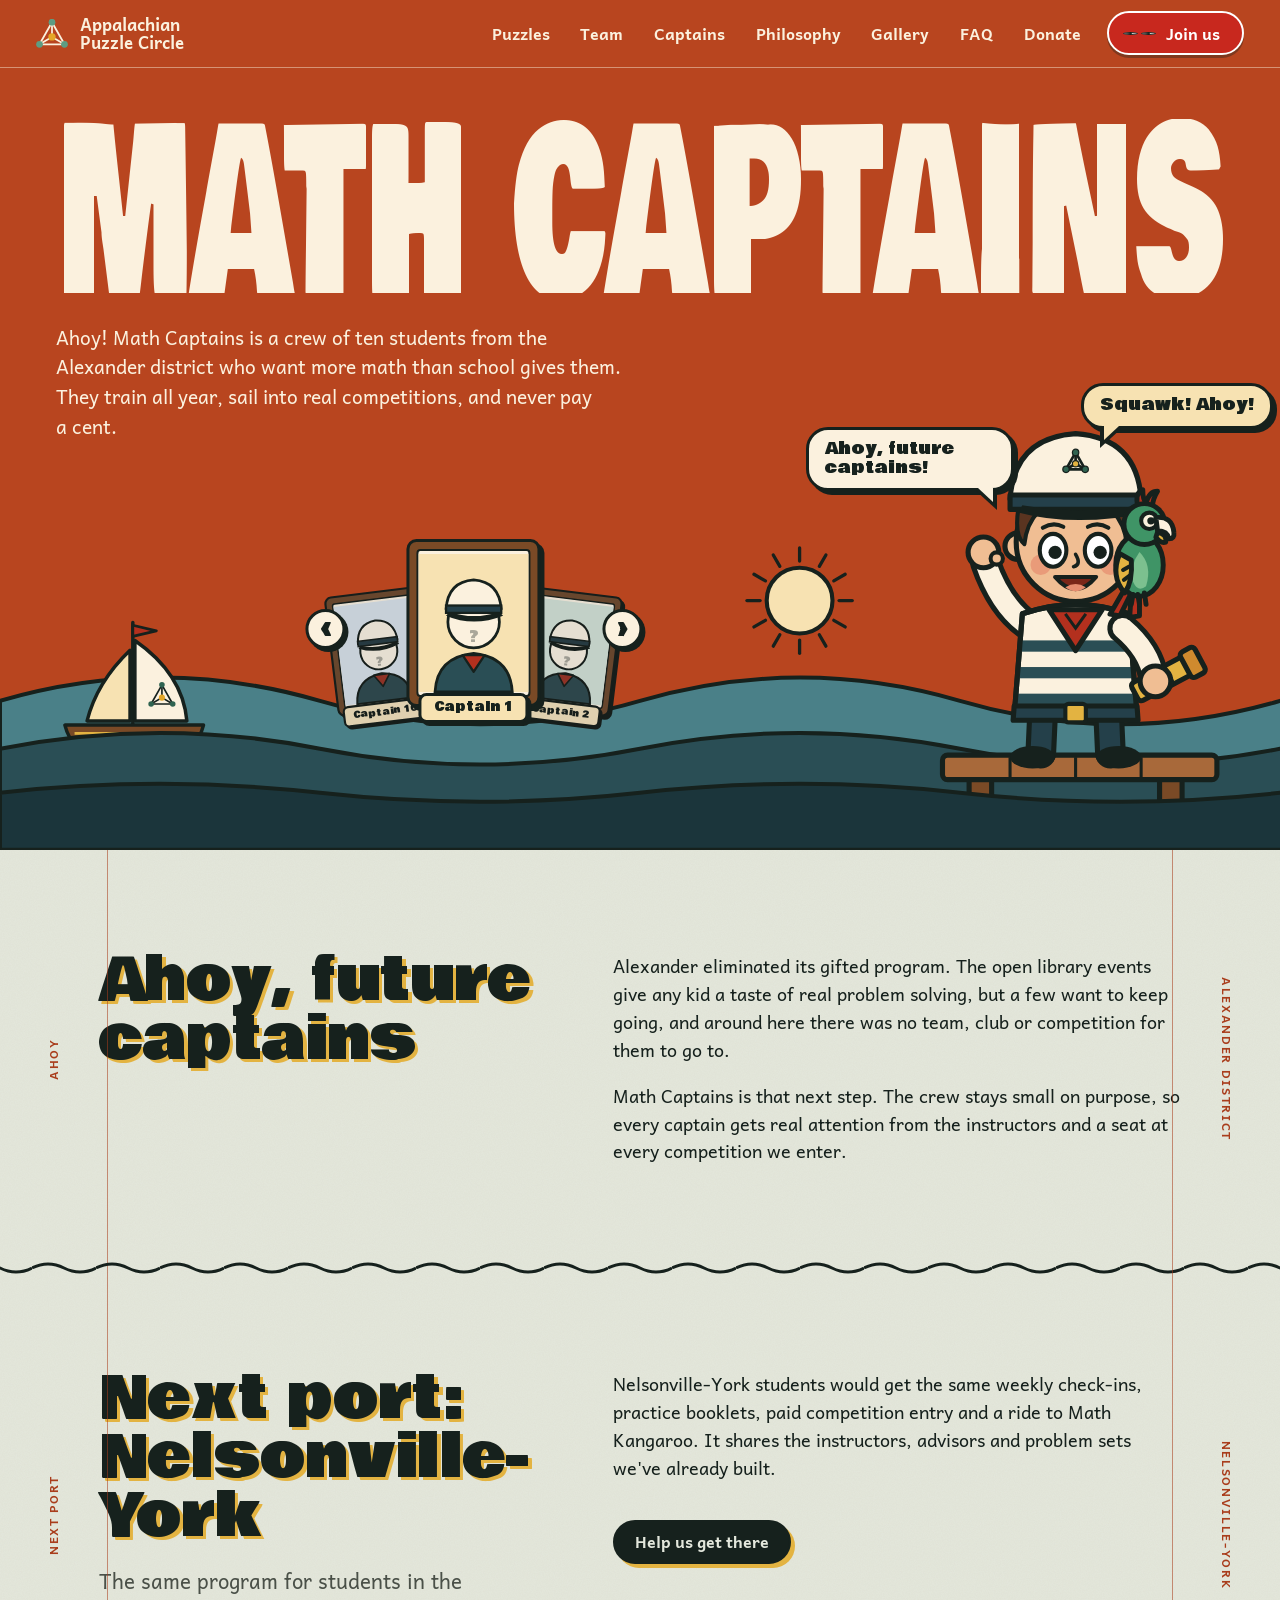
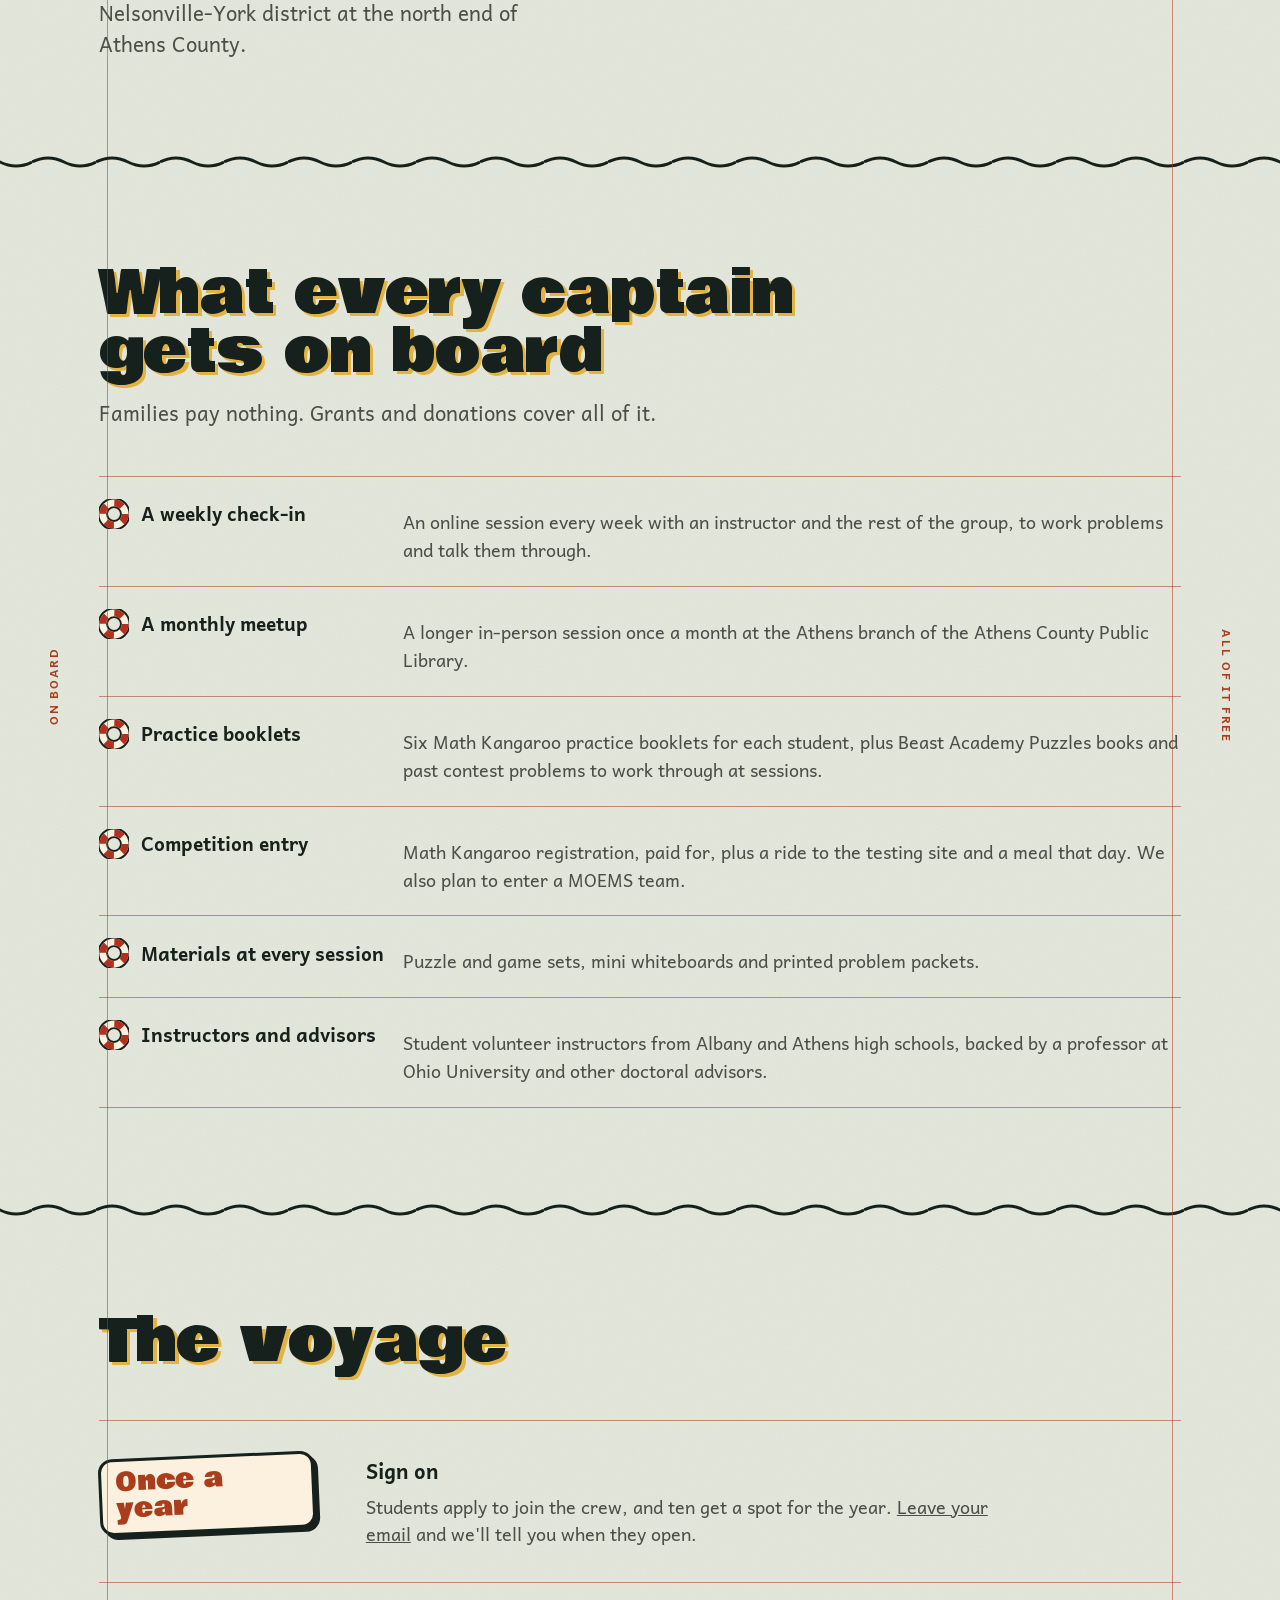
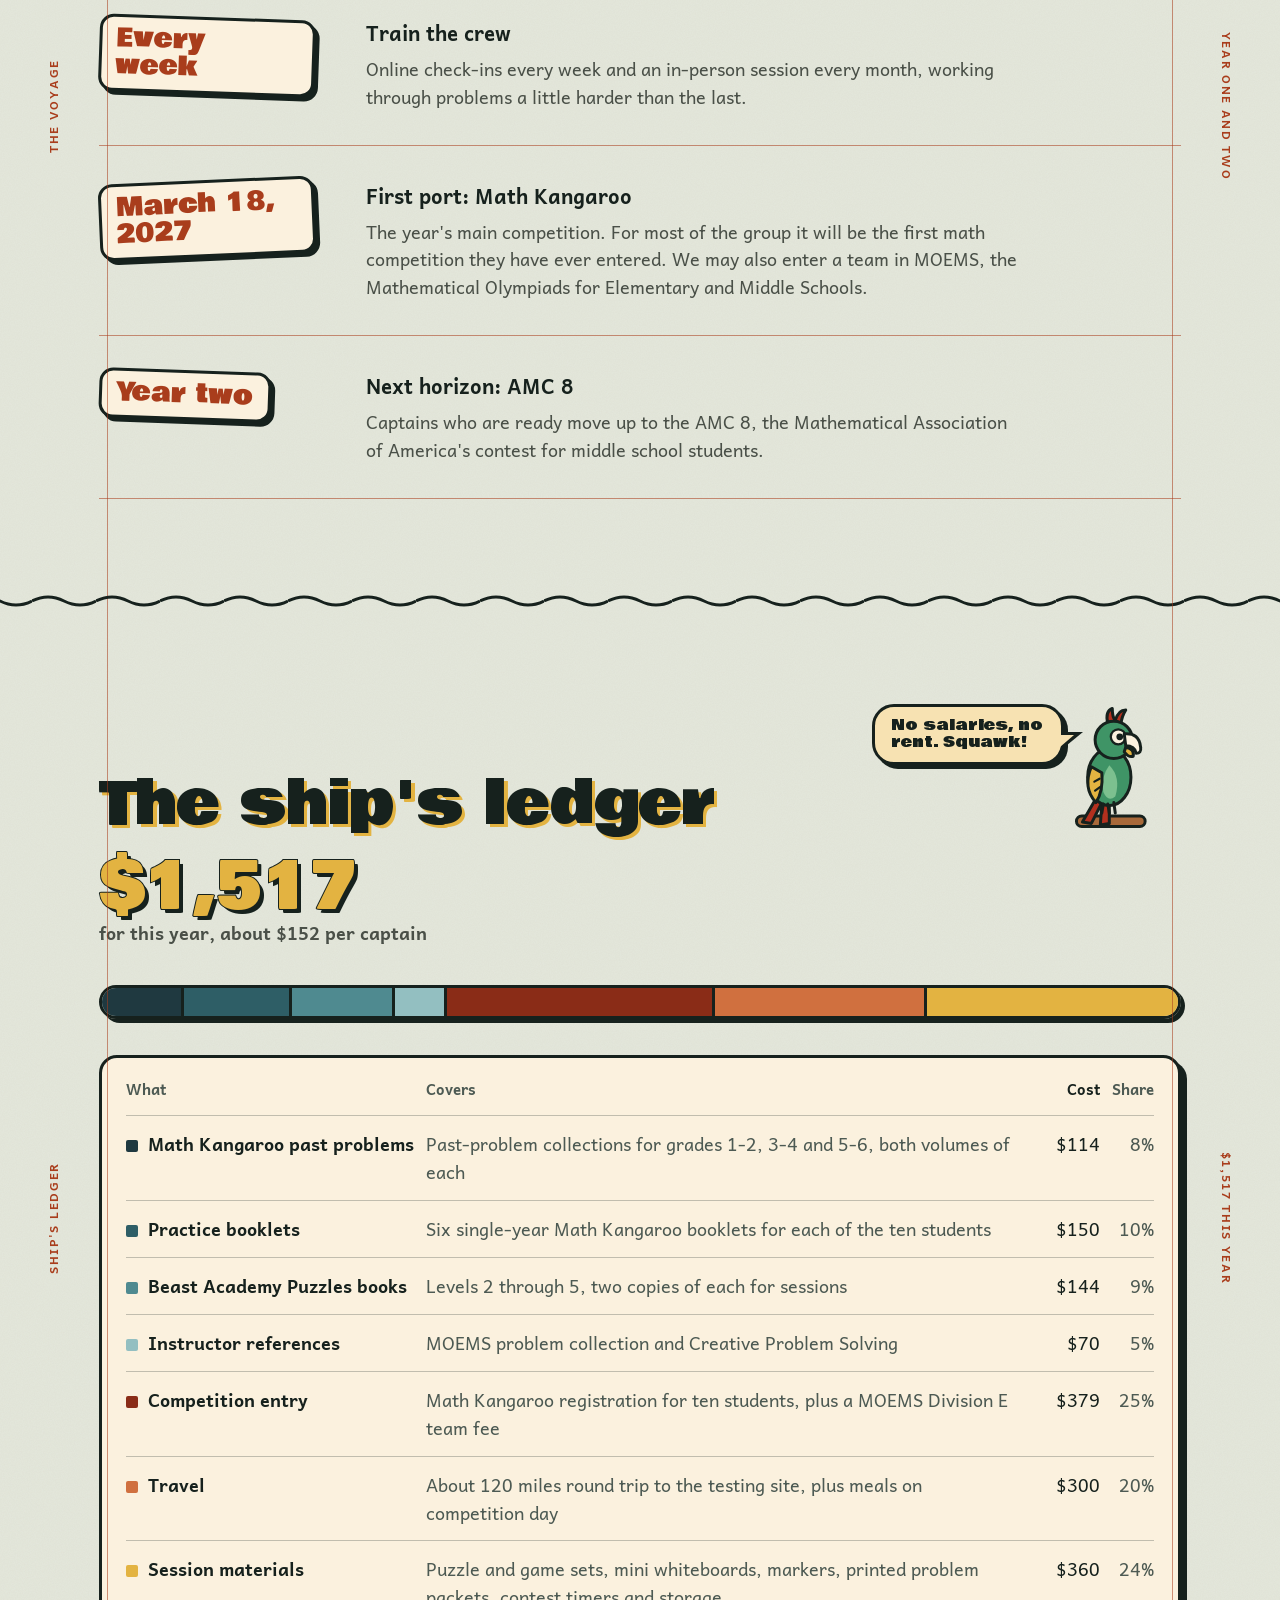
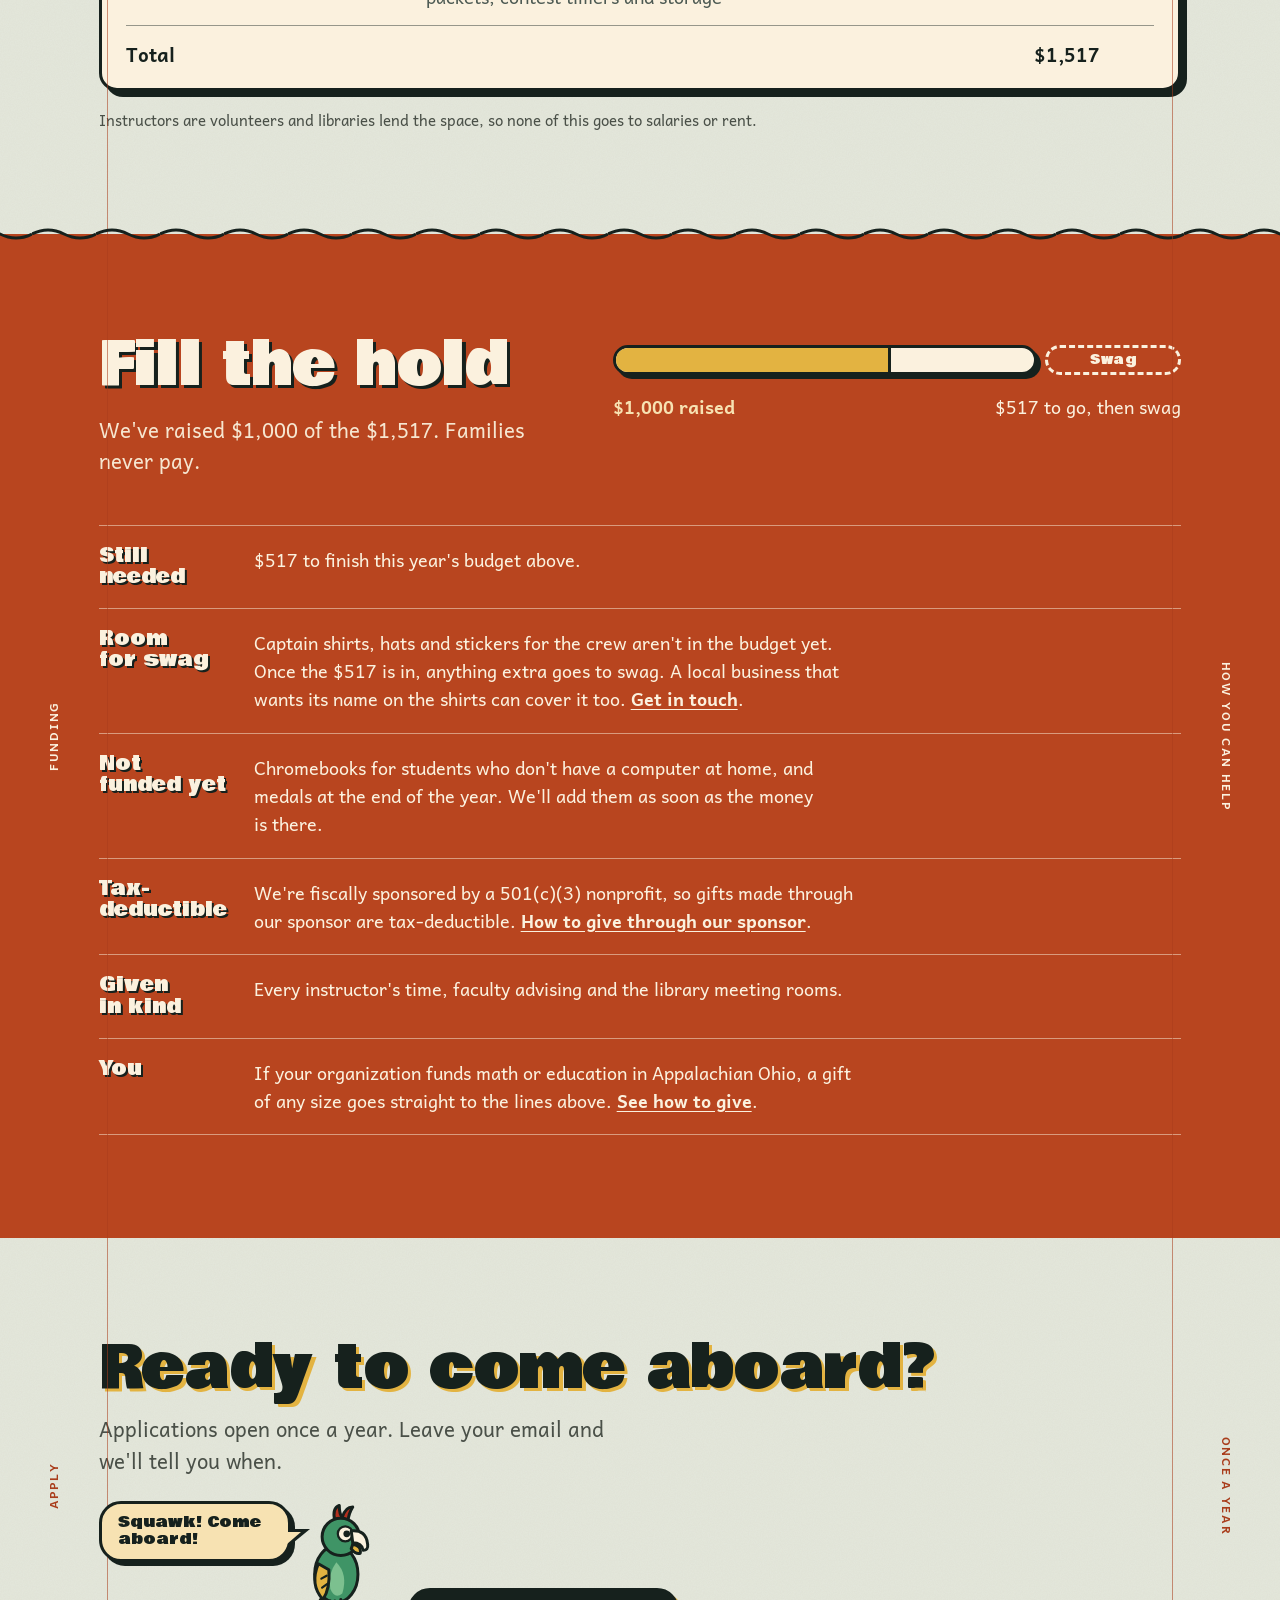
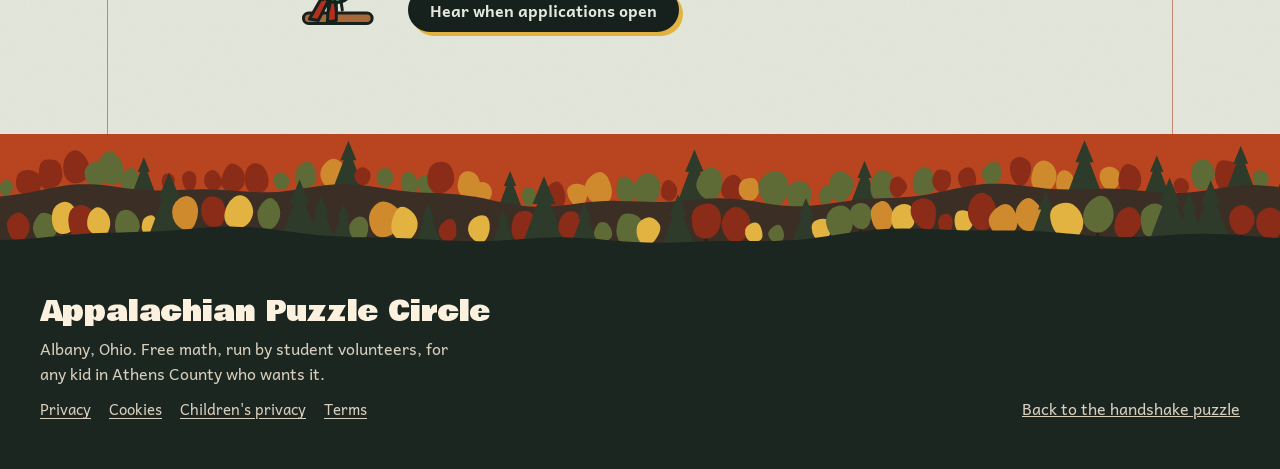
==== commit 557c615f: "add food promo; remove link" ====
--- a/captains.html
+++ b/captains.html
@@ -16,7 +16,7 @@
 <link rel="icon" href="favicon.svg" type="image/svg+xml">
 <link rel="apple-touch-icon" href="apple-touch-icon.png">
 <meta name="theme-color" content="#B8451F">
-<link rel="stylesheet" href="site.css?v=03e4b56c">
+<link rel="stylesheet" href="site.css?v=edaa9685">
 </head>
 <body class="cap">
 <a class="skip" href="#main">Skip to Math Captains</a>
@@ -31,12 +31,12 @@
         <li><a href="puzzles.html">Puzzles</a></li><li><a href="team.html">Team</a></li>
         <li><a href="captains.html" aria-current="page">Captains</a></li>
         <li><a href="philosophy.html">Philosophy</a></li><li><a href="gallery.html">Gallery</a></li><li><a href="index.html#faq">FAQ</a></li>
-        <li><a href="index.html#help">Help out</a></li><li><a href="donate.html">Donate</a></li>
+        <li><a href="donate.html">Donate</a></li>
       </ul>
       <a class="btn joinbtn" href="index.html#join"><span class="jb-eyes" aria-hidden="true"><span class="eye"><i></i></span><span class="eye"><i></i></span></span><span class="jb-text">Join us</span></a>
     </nav>
     <ul class="mnav" aria-label="Sections">
-      <li><a href="puzzles.html">Puzzles</a></li><li><a href="team.html">Team</a></li><li><a href="captains.html" aria-current="page">Captains</a></li><li><a href="philosophy.html">Philosophy</a></li><li><a href="gallery.html">Gallery</a></li><li><a href="index.html#faq">FAQ</a></li><li><a href="index.html#help">Help out</a></li><li><a href="donate.html">Donate</a></li>
+      <li><a href="puzzles.html">Puzzles</a></li><li><a href="team.html">Team</a></li><li><a href="captains.html" aria-current="page">Captains</a></li><li><a href="philosophy.html">Philosophy</a></li><li><a href="gallery.html">Gallery</a></li><li><a href="index.html#faq">FAQ</a></li><li><a href="donate.html">Donate</a></li>
     </ul>
   <div class="top">
     <h1 class="vh">Math Captains</h1>
@@ -284,6 +284,21 @@
     </div>
   </section>
 
+  <section class="sec" id="nelsonville" aria-labelledby="nv-h">
+    <span class="tag l" aria-hidden="true">Next port</span>
+    <span class="tag r" aria-hidden="true">Nelsonville-York</span>
+    <div class="in g-split">
+      <div class="g-prose">
+        <h2 class="h2" id="nv-h">Next port: Nelsonville-York</h2>
+        <p class="lede">The same program for students in the Nelsonville-York district at the north end of Athens County.</p>
+      </div>
+      <div class="g-prose">
+        <p>Nelsonville-York students would get the same weekly check-ins, practice booklets, paid competition entry and a ride to Math Kangaroo. It shares the instructors, advisors and problem sets we've already built.</p>
+        <p class="nv-go"><a class="btn paper" href="#funding">Help us get there</a></p>
+      </div>
+    </div>
+  </section>
+
   <section class="sec" id="gets" aria-labelledby="gets-h">
     <span class="tag l" aria-hidden="true">On board</span>
     <span class="tag r" aria-hidden="true">All of it free</span>
@@ -338,18 +353,18 @@
     </g></svg></div>
         <p class="g-total"><span>$1,517</span> for this year, about $152 per captain</p>
       </div>
-      <div class="g-bar" role="img" aria-label="Budget split: math kangaroo past problems $114, practice booklets $150, beast academy puzzles books $144, instructor references $70, competition entry $379, travel $300, session materials $360"><span style="flex:114 1 0;background:var(--accent)" title="Math Kangaroo past problems: $114"></span><span style="flex:150 1 0;background:var(--logo-green)" title="Practice booklets: $150"></span><span style="flex:144 1 0;background:var(--leaf-gold)" title="Beast Academy Puzzles books: $144"></span><span style="flex:70 1 0;background:var(--leaf-amber)" title="Instructor references: $70"></span><span style="flex:379 1 0;background:#3E5C76" title="Competition entry: $379"></span><span style="flex:300 1 0;background:#8A2C17" title="Travel: $300"></span><span style="flex:360 1 0;background:var(--muted)" title="Session materials: $360"></span></div>
+      <div class="g-bar" role="img" aria-label="Budget split: math kangaroo past problems $114, practice booklets $150, beast academy puzzles books $144, instructor references $70, competition entry $379, travel $300, session materials $360"><span style="flex:114 1 0;background:#1F3940" title="Math Kangaroo past problems: $114"></span><span style="flex:150 1 0;background:#2E5E66" title="Practice booklets: $150"></span><span style="flex:144 1 0;background:#4F8A90" title="Beast Academy Puzzles books: $144"></span><span style="flex:70 1 0;background:#93BFC1" title="Instructor references: $70"></span><span style="flex:379 1 0;background:#8A2C17" title="Competition entry: $379"></span><span style="flex:300 1 0;background:#D0703F" title="Travel: $300"></span><span style="flex:360 1 0;background:#E3B341" title="Session materials: $360"></span></div>
       <div class="g-tablewrap">
         <table class="g-table">
           <thead><tr><th scope="col">What</th><th scope="col">Covers</th><th scope="col" class="amt">Cost</th><th scope="col" class="pct">Share</th></tr></thead>
           <tbody>
-            <tr><th scope="row"><i class="sw" style="background:var(--accent)"></i>Math Kangaroo past problems</th><td>Past-problem collections for grades 1-2, 3-4 and 5-6, both volumes of each</td><td class="amt">$114</td><td class="pct">8%</td></tr>
-            <tr><th scope="row"><i class="sw" style="background:var(--logo-green)"></i>Practice booklets</th><td>Six single-year Math Kangaroo booklets for each of the ten students</td><td class="amt">$150</td><td class="pct">10%</td></tr>
-            <tr><th scope="row"><i class="sw" style="background:var(--leaf-gold)"></i>Beast Academy Puzzles books</th><td>Levels 2 through 5, two copies of each for sessions</td><td class="amt">$144</td><td class="pct">9%</td></tr>
-            <tr><th scope="row"><i class="sw" style="background:var(--leaf-amber)"></i>Instructor references</th><td>MOEMS problem collection and Creative Problem Solving</td><td class="amt">$70</td><td class="pct">5%</td></tr>
-            <tr><th scope="row"><i class="sw" style="background:#3E5C76"></i>Competition entry</th><td>Math Kangaroo registration for ten students, plus a MOEMS Division E team fee</td><td class="amt">$379</td><td class="pct">25%</td></tr>
-            <tr><th scope="row"><i class="sw" style="background:#8A2C17"></i>Travel</th><td>About 120 miles round trip to the testing site, plus meals on competition day</td><td class="amt">$300</td><td class="pct">20%</td></tr>
-            <tr><th scope="row"><i class="sw" style="background:var(--muted)"></i>Session materials</th><td>Puzzle and game sets, mini whiteboards, markers, printed problem packets, contest timers and storage</td><td class="amt">$360</td><td class="pct">24%</td></tr>
+            <tr><th scope="row"><i class="sw" style="background:#1F3940"></i>Math Kangaroo past problems</th><td>Past-problem collections for grades 1-2, 3-4 and 5-6, both volumes of each</td><td class="amt">$114</td><td class="pct">8%</td></tr>
+            <tr><th scope="row"><i class="sw" style="background:#2E5E66"></i>Practice booklets</th><td>Six single-year Math Kangaroo booklets for each of the ten students</td><td class="amt">$150</td><td class="pct">10%</td></tr>
+            <tr><th scope="row"><i class="sw" style="background:#4F8A90"></i>Beast Academy Puzzles books</th><td>Levels 2 through 5, two copies of each for sessions</td><td class="amt">$144</td><td class="pct">9%</td></tr>
+            <tr><th scope="row"><i class="sw" style="background:#93BFC1"></i>Instructor references</th><td>MOEMS problem collection and Creative Problem Solving</td><td class="amt">$70</td><td class="pct">5%</td></tr>
+            <tr><th scope="row"><i class="sw" style="background:#8A2C17"></i>Competition entry</th><td>Math Kangaroo registration for ten students, plus a MOEMS Division E team fee</td><td class="amt">$379</td><td class="pct">25%</td></tr>
+            <tr><th scope="row"><i class="sw" style="background:#D0703F"></i>Travel</th><td>About 120 miles round trip to the testing site, plus meals on competition day</td><td class="amt">$300</td><td class="pct">20%</td></tr>
+            <tr><th scope="row"><i class="sw" style="background:#E3B341"></i>Session materials</th><td>Puzzle and game sets, mini whiteboards, markers, printed problem packets, contest timers and storage</td><td class="amt">$360</td><td class="pct">24%</td></tr>
           </tbody>
           <tfoot><tr><th scope="row">Total</th><td></td><td class="amt">$1,517</td><td class="pct"></td></tr></tfoot>
         </table>
@@ -368,31 +383,18 @@
           <p class="lede">We've raised $1,000 of the $1,517. Families never pay.</p>
         </div>
         <div class="g-prose">
-          <div class="g-raise" role="img" aria-label="$1,000 raised of $1,517, $517 to go"><span style="width:65.9%"></span></div>
-          <p class="g-raise-key"><strong>$1,000 raised</strong><span>$517 to go</span></p>
+          <div class="g-raise-row"><div class="g-raise" role="img" aria-label="$1,000 raised of $1,517, $517 to go"><span style="width:65.9%"></span></div><div class="g-swag" aria-hidden="true"><span>Swag</span></div></div>
+          <p class="g-raise-key"><strong>$1,000 raised</strong><span>$517 to go, then swag</span></p>
         </div>
       </div>
       <ul class="g-fund">
         <li><h3>Still needed</h3><p>$517 to finish this year's budget above.</p></li>
+        <li><h3>Room for swag</h3><p>Captain shirts, hats and stickers for the crew aren't in the budget yet. Once the $517 is in, anything extra goes to swag. A local business that wants its name on the shirts can cover it too. <a href="donate.html">Get in touch</a>.</p></li>
         <li><h3>Not funded yet</h3><p>Chromebooks for students who don't have a computer at home, and medals at the end of the year. We'll add them as soon as the money is there.</p></li>
         <li><h3>Tax-deductible</h3><p>We're fiscally sponsored by a 501(c)(3) nonprofit, so gifts made through our sponsor are tax-deductible. <a href="donate.html#tax">How to give through our sponsor</a>.</p></li>
         <li><h3>Given in kind</h3><p>Every instructor's time, faculty advising and the library meeting rooms.</p></li>
         <li><h3>You</h3><p>If your organization funds math or education in Appalachian Ohio, a gift of any size goes straight to the lines above. <a href="donate.html">See how to give</a>.</p></li>
       </ul>
-    </div>
-  </section>
-
-  <section class="sec" id="nelsonville" aria-labelledby="nv-h">
-    <span class="tag l" aria-hidden="true">Next port</span>
-    <span class="tag r" aria-hidden="true">Nelsonville-York</span>
-    <div class="in g-split">
-      <div class="g-prose">
-        <h2 class="h2" id="nv-h">Next port: Nelsonville-York</h2>
-        <p class="lede">The same program for students in the Nelsonville-York district at the north end of Athens County.</p>
-      </div>
-      <div class="g-prose">
-        <p>Nelsonville-York students would get the same weekly check-ins, practice booklets, paid competition entry and a ride to Math Kangaroo. It shares the instructors, advisors and problem sets we've already built.</p>
-      </div>
     </div>
   </section>
 
--- a/site.css
+++ b/site.css
@@ -749,3 +749,30 @@
 
 /* ---------- long words wrap ---------- */
 .d-ways p,.ga-empty p,.ga-note{overflow-wrap:anywhere}
+
+/* ---------- supporters band and swag ---------- */
+.supporters{position:relative;z-index:2;display:flex;align-items:center;gap:clamp(16px,2.4vw,40px);padding:clamp(18px,2vw,28px) calc(var(--gutter) + max(16px,env(safe-area-inset-left,0px)));border-bottom:1px solid var(--rule)}
+.sp-label{flex:none;margin:0;font:700 .82rem/1.2 var(--body);letter-spacing:.08em;text-transform:uppercase;color:var(--muted)}
+.sp-viewport{position:relative;flex:1;min-width:0;display:flex;overflow:hidden;-webkit-mask-image:linear-gradient(90deg,transparent,#000 6%,#000 94%,transparent);mask-image:linear-gradient(90deg,transparent,#000 6%,#000 94%,transparent)}
+.sp-track{flex:none;display:flex;align-items:center;list-style:none;margin:0;padding:0;animation:sp-roll 34s linear infinite}
+.sp-track li{display:flex;align-items:baseline;gap:10px;white-space:nowrap;padding-left:clamp(20px,2.4vw,40px)}
+.sp-name{font-family:var(--display);font-size:clamp(1.1rem,1.6vw,1.6rem);line-height:1.1;color:var(--text)}
+.sp-role{font-size:.85rem;color:var(--muted)}
+.sp-mark{width:22px;height:20px;margin-left:clamp(20px,2.4vw,40px);align-self:center;color:var(--text)}
+.supporters:hover .sp-track,.supporters:focus-within .sp-track{animation-play-state:paused}
+@keyframes sp-roll{to{transform:translateX(-100%)}}
+@media (max-width:760px){.supporters{flex-direction:column;align-items:flex-start;gap:10px;padding:18px 16px}.sp-viewport{width:100%}}
+@media (prefers-reduced-motion:reduce){
+  .sp-track{animation:none;flex:1 1 auto;min-width:0;flex-wrap:wrap;row-gap:10px}
+  .sp-copy{display:none}
+  .sp-viewport{-webkit-mask-image:none;mask-image:none}
+  .sp-track{gap:8px 22px}
+  .sp-track li{padding-left:0;white-space:normal}
+  .sp-mark{display:none}
+}
+/* captains: room for swag */
+.g-raise-row{display:flex;align-items:center;gap:8px;margin-top:8px}
+.g-raise-row .g-raise{flex:1;margin-top:0}
+.g-swag{flex:0 0 24%;height:30px;border:3px dashed #FBF1DE;border-radius:999px;display:grid;place-items:center}
+.g-swag span{font-family:var(--display);font-size:13px;letter-spacing:.04em;color:#FBF1DE}
+.nv-go{margin-top:20px}
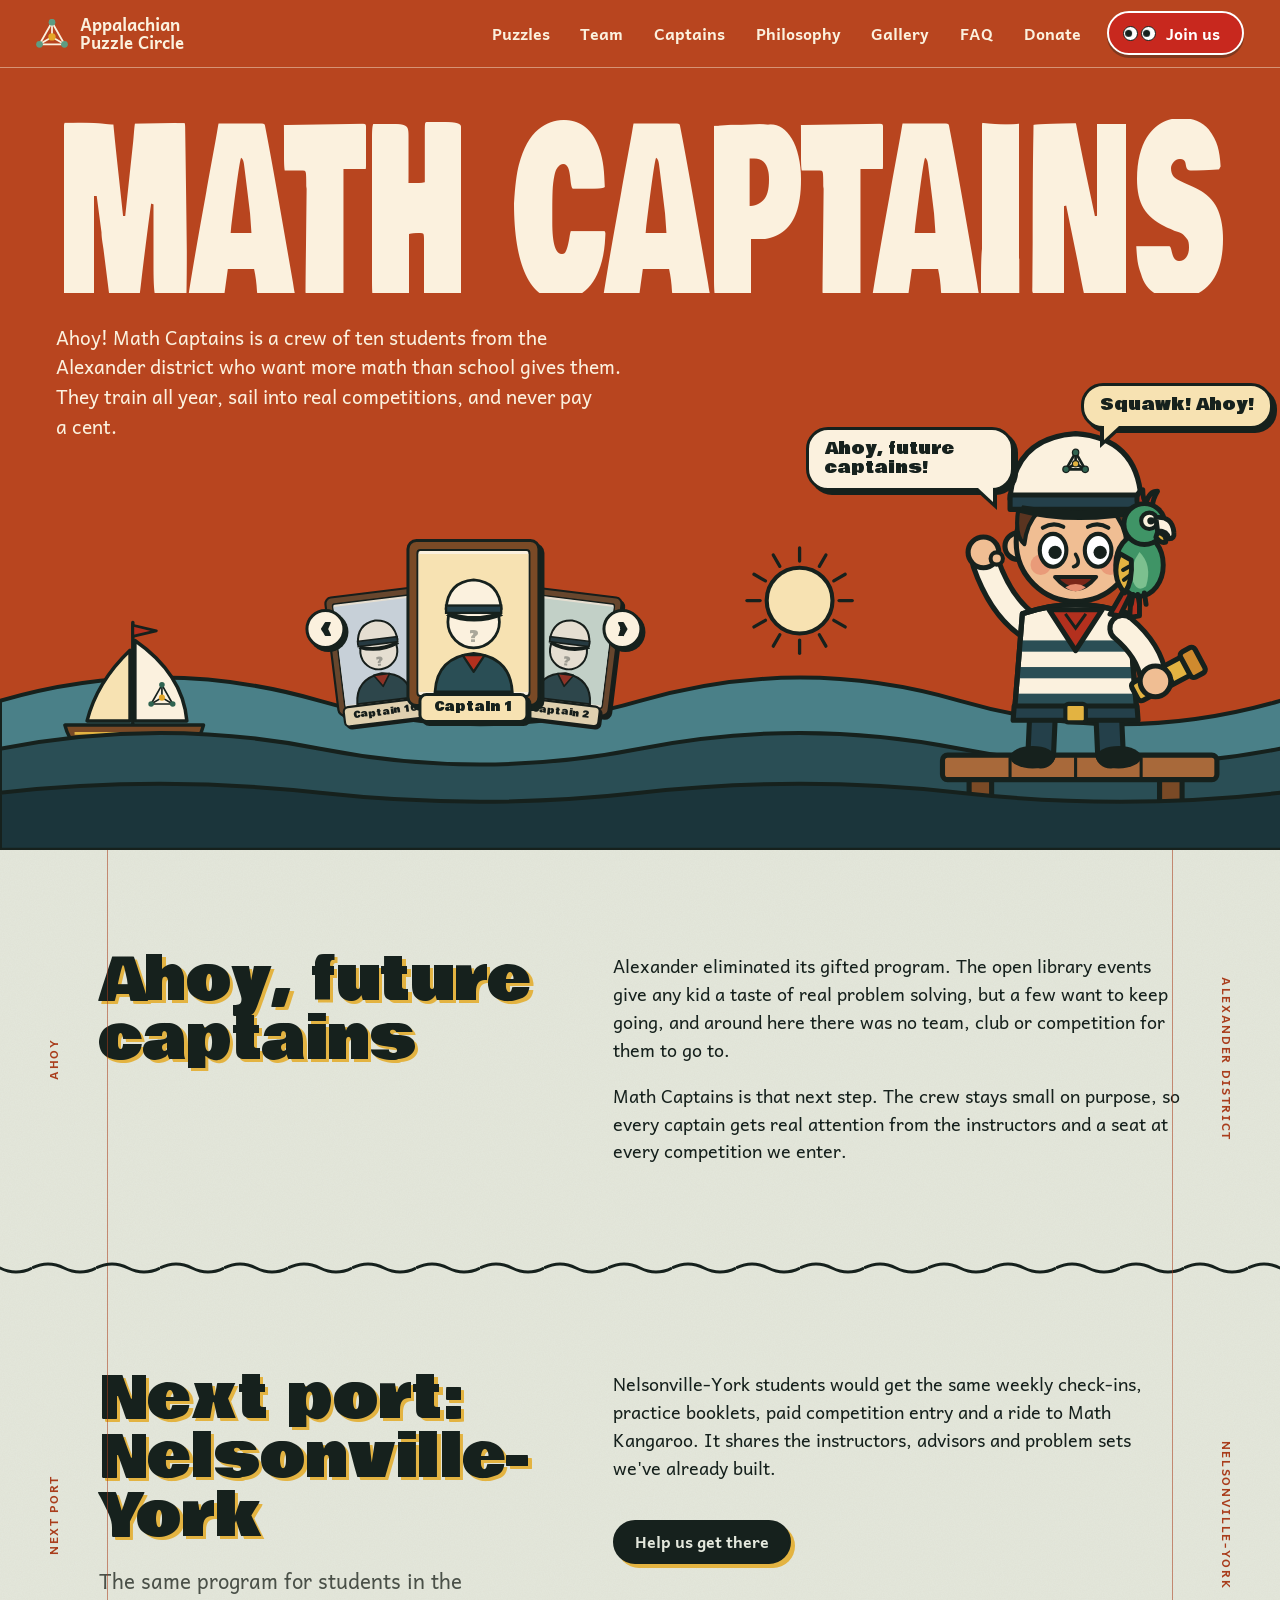
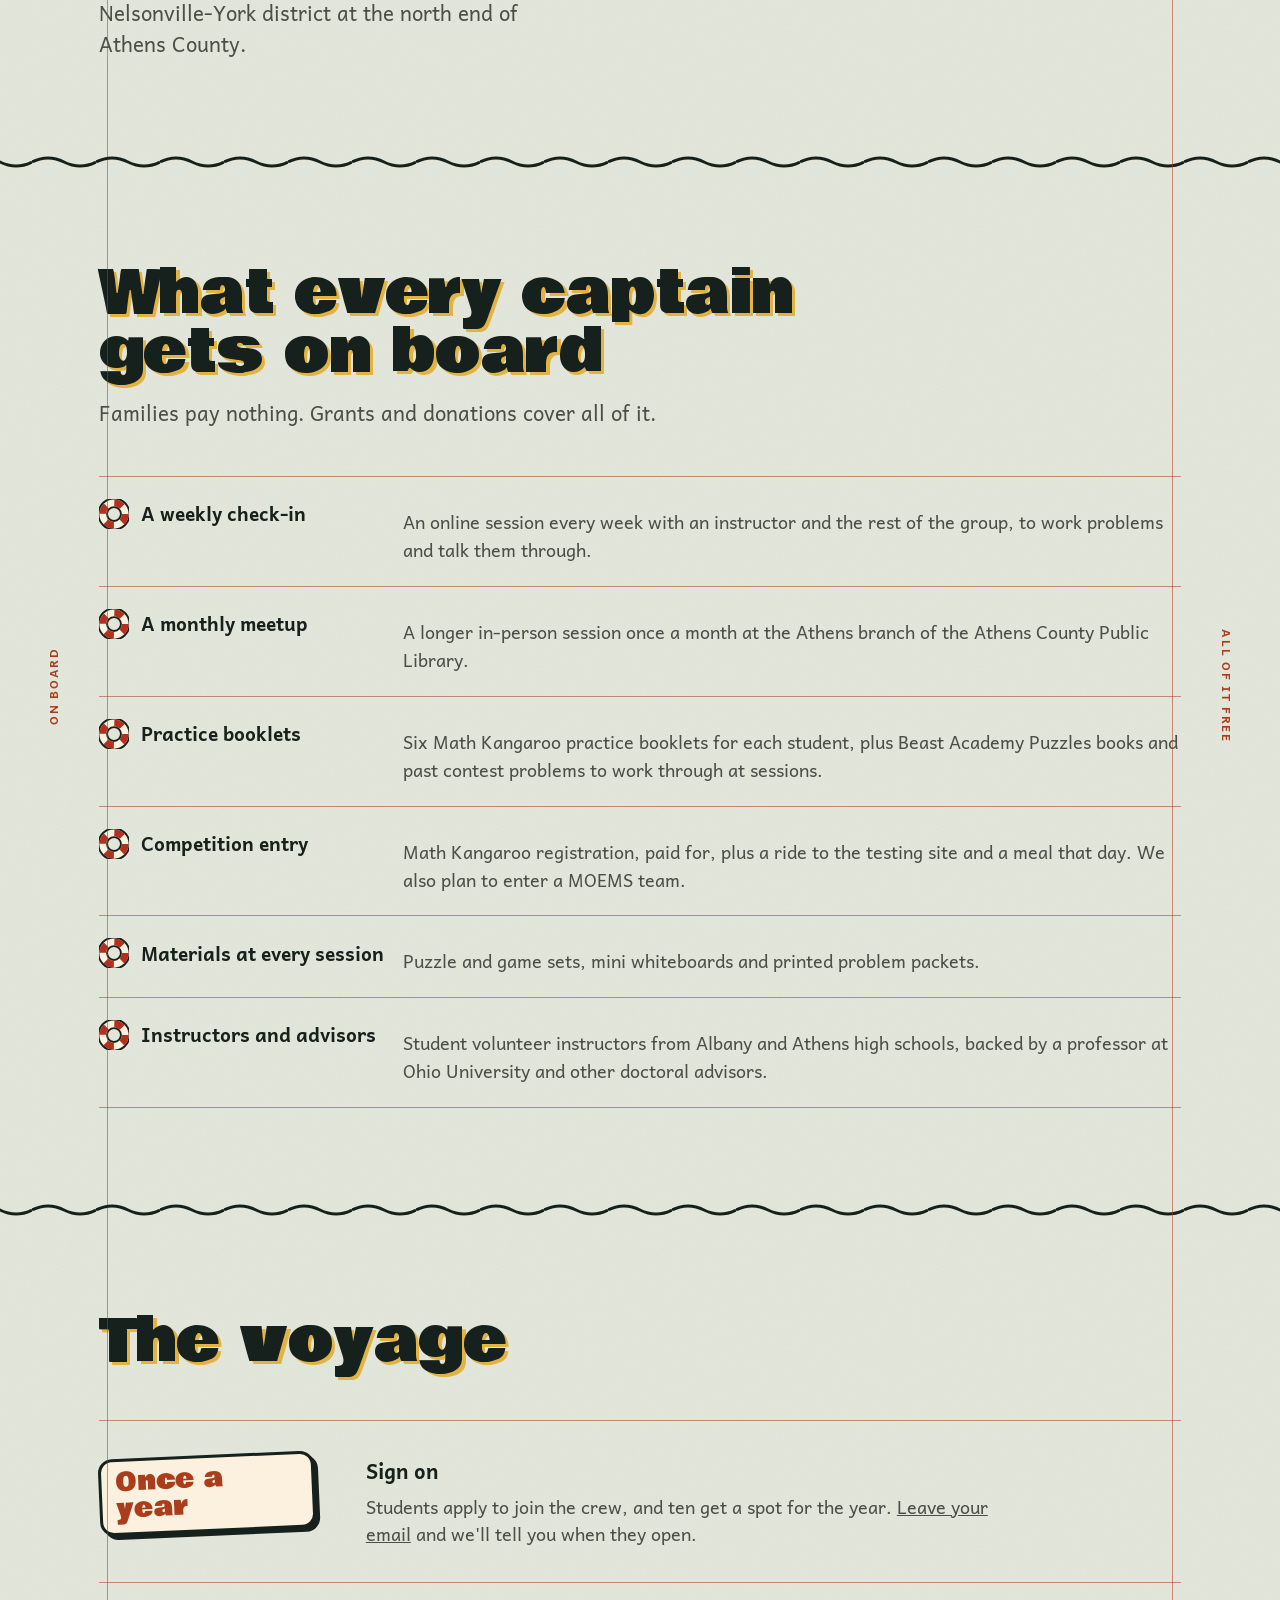
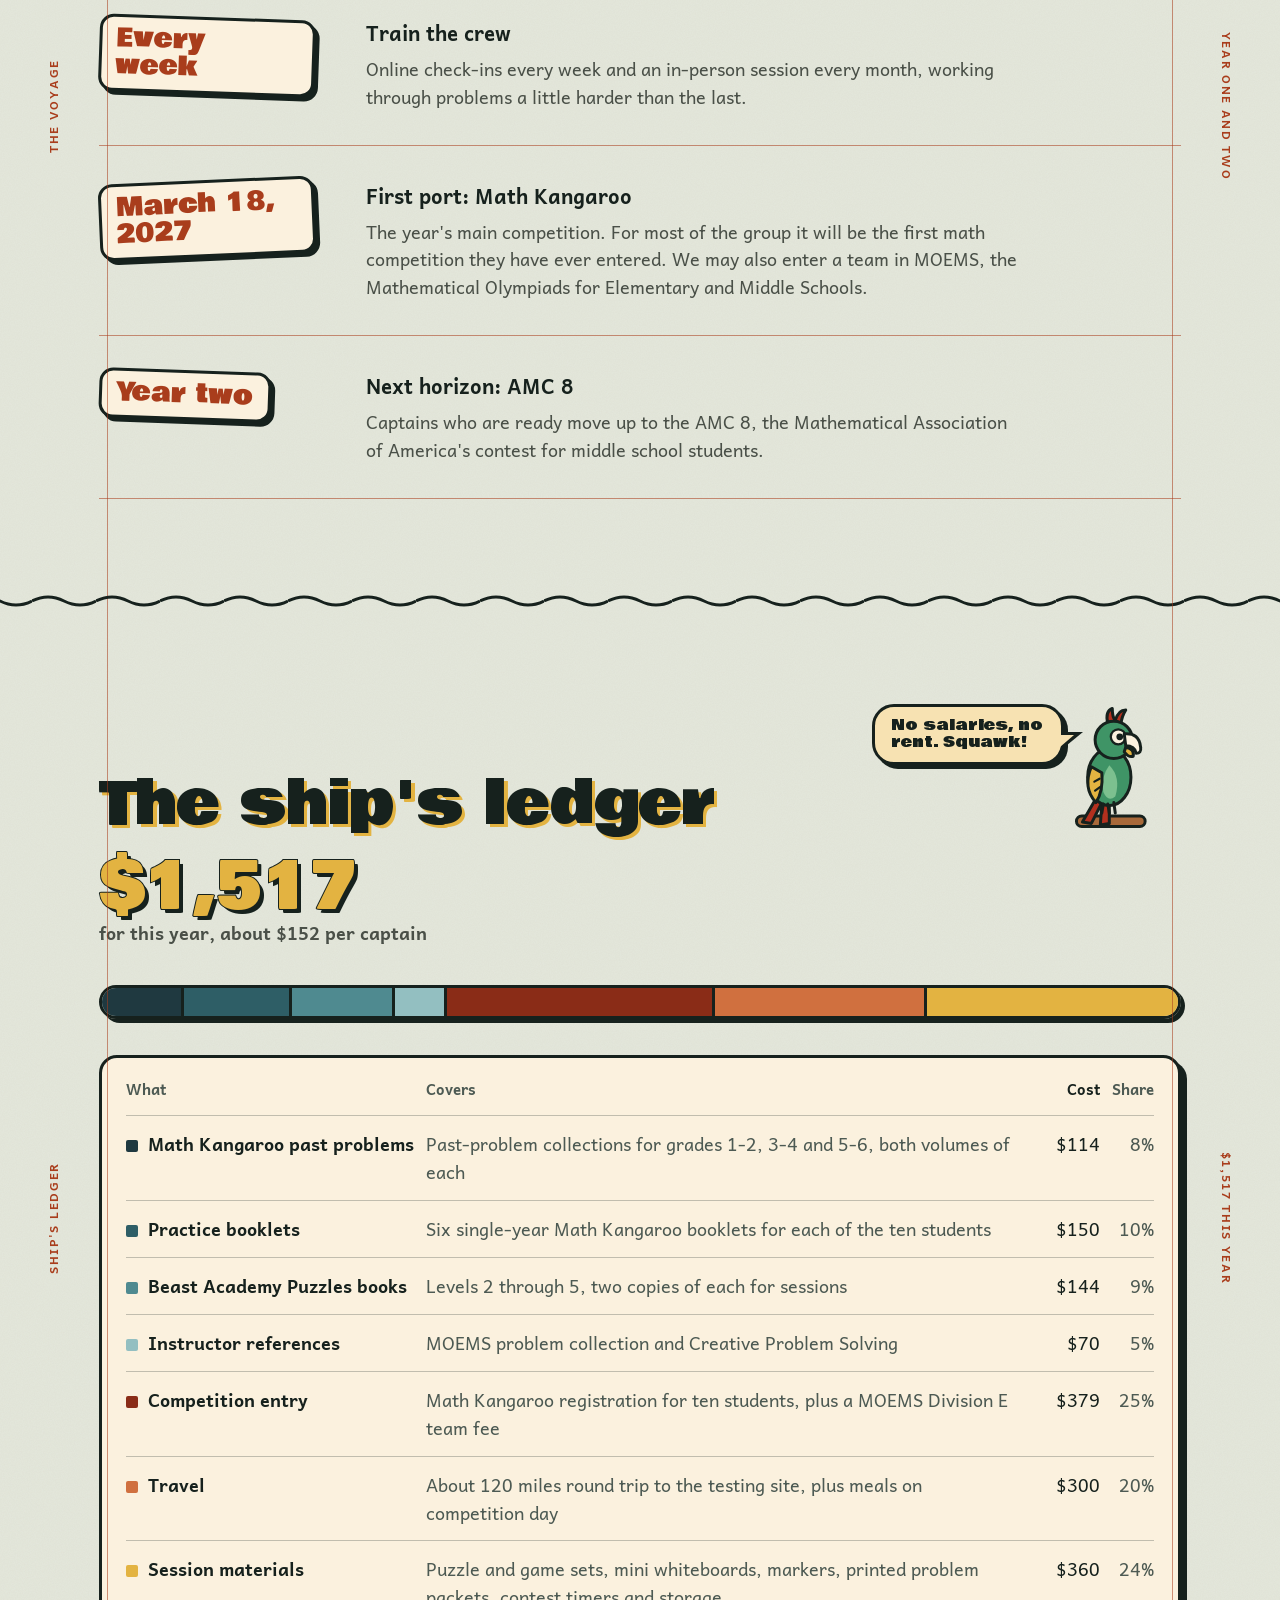
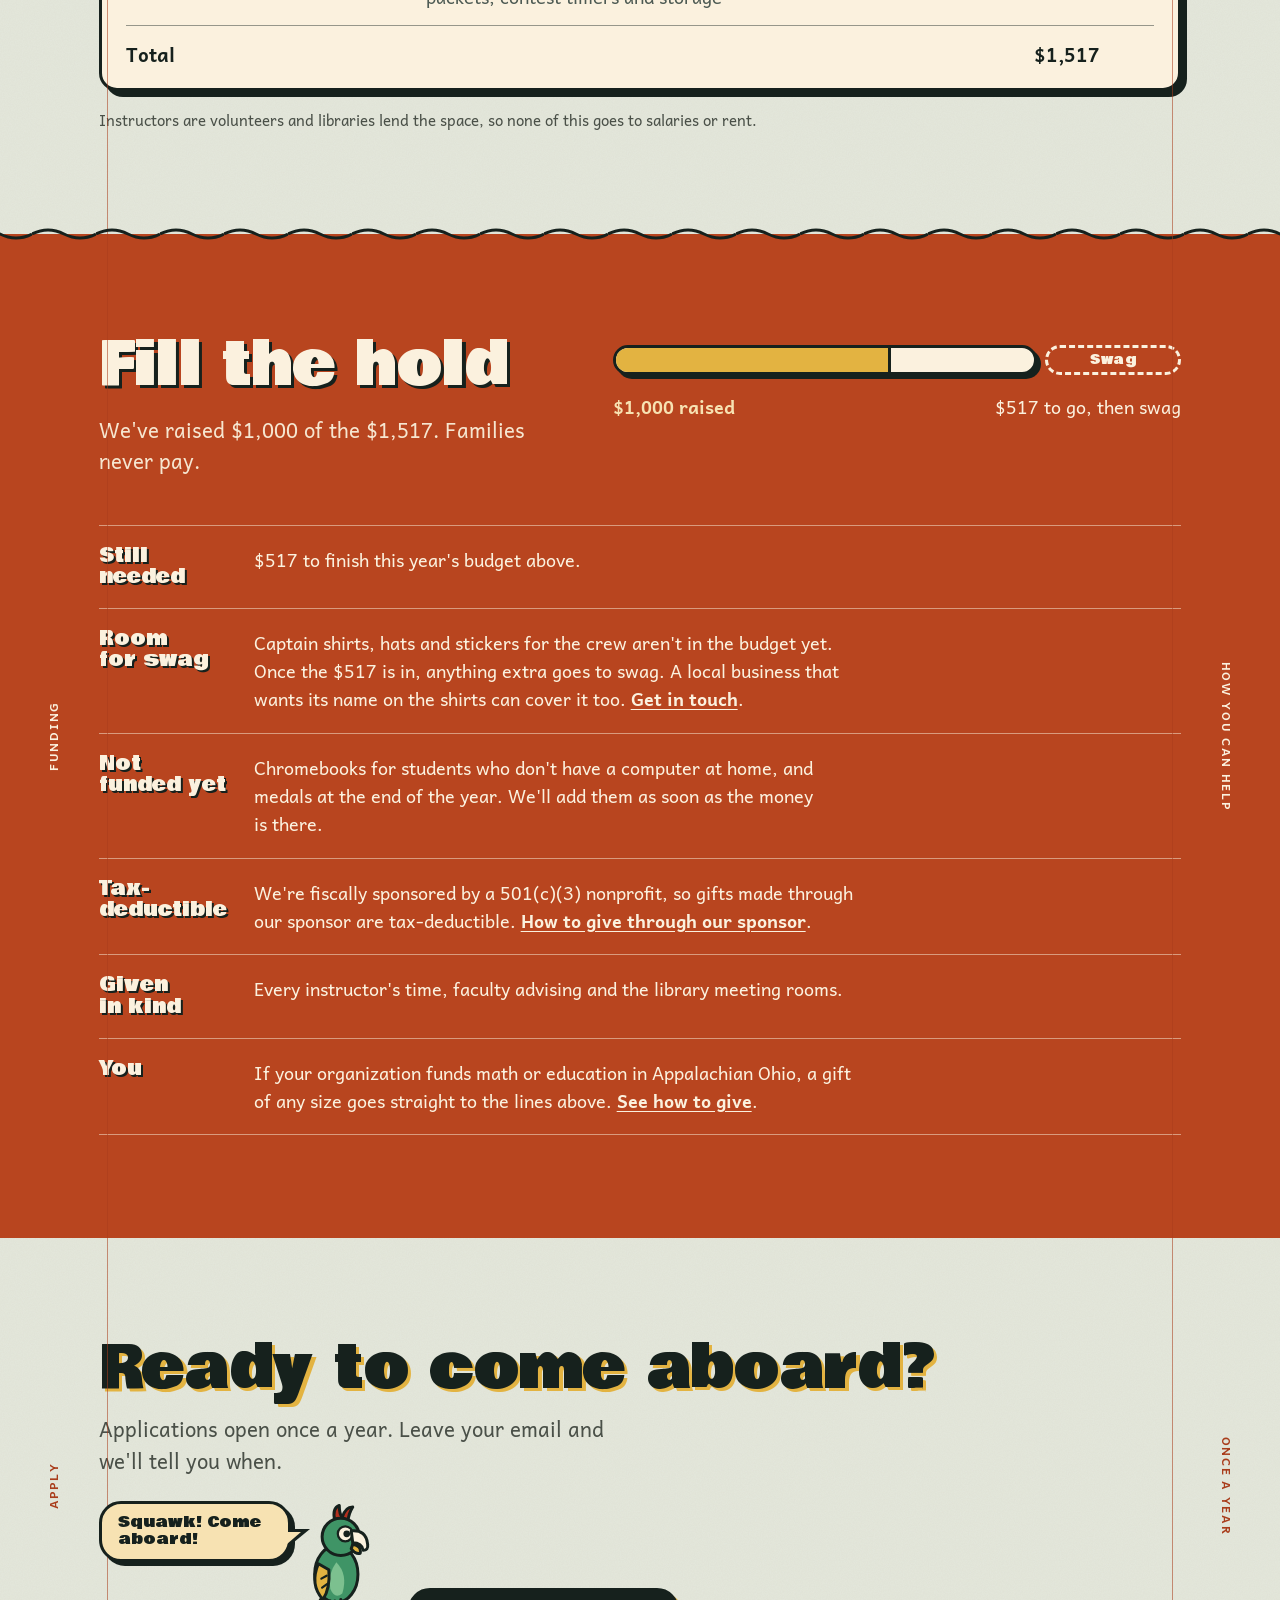
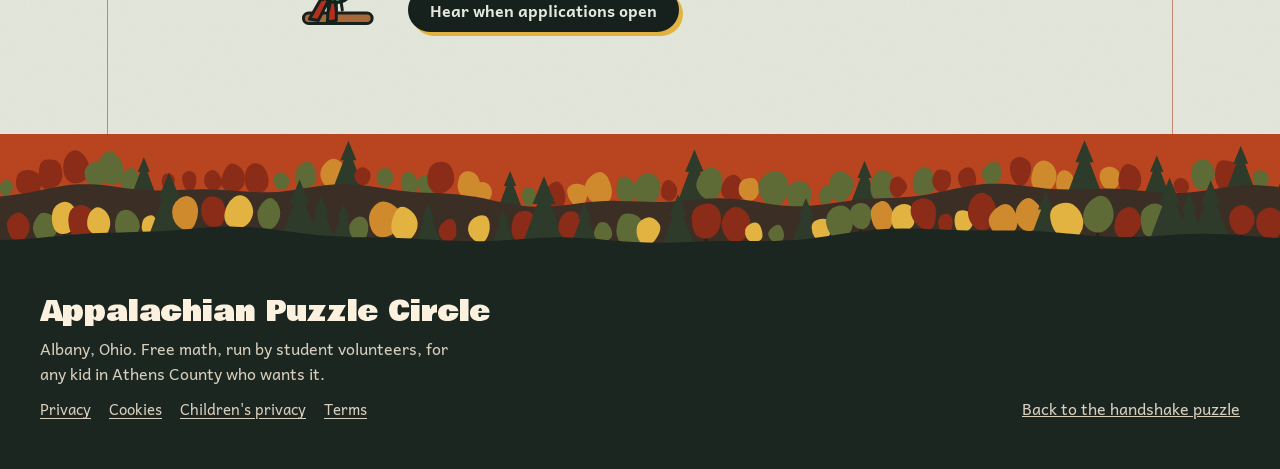
==== commit 46d8ac9b: "add old albany events gallery" ====
--- a/captains.html
+++ b/captains.html
@@ -16,7 +16,7 @@
 <link rel="icon" href="favicon.svg" type="image/svg+xml">
 <link rel="apple-touch-icon" href="apple-touch-icon.png">
 <meta name="theme-color" content="#B8451F">
-<link rel="stylesheet" href="site.css?v=edaa9685">
+<link rel="stylesheet" href="site.css?v=d422fd37">
 </head>
 <body class="cap">
 <a class="skip" href="#main">Skip to Math Captains</a>
--- a/site.css
+++ b/site.css
@@ -662,32 +662,43 @@
 .ga-filters button{font:700 .95rem/1 var(--body);color:var(--text);background:transparent;border:2px solid var(--text);border-radius:999px;padding:10px 16px;min-height:44px;cursor:pointer;transition:background-color .15s,color .15s,transform .12s}
 .ga-filters button[aria-pressed="true"]{background:var(--text);color:var(--paper)}
 .ga-filters button:active{transform:scale(.97)}
-.ga-grid{list-style:none;margin:0;padding:0;columns:3 280px;column-gap:clamp(14px,1.6vw,24px)}
-.ga-grid li{break-inside:avoid;margin:0 0 clamp(14px,1.6vw,24px)}
-.ga-tile{display:block;width:100%;padding:0;border:0;border-radius:6px;overflow:hidden;cursor:zoom-in;background:color-mix(in srgb,var(--text) 10%,var(--paper))}
-.ga-tile img{display:block;width:100%;height:100%;object-fit:cover;opacity:0;transition:opacity .3s,transform .4s cubic-bezier(.23,1,.32,1)}
+.ga-grid{list-style:none;margin:0;padding:0;position:relative;display:flex;flex-wrap:wrap;gap:12px;column-gap:12px}
+.ga-grid[style*="height"]{display:block}
+.ga-grid[style*="height"] li{position:absolute}
+.ga-grid li{flex:none;width:calc(50% - 6px);aspect-ratio:4/3;opacity:0;transform:translateY(22px) scale(.97);transition:opacity .6s cubic-bezier(.23,1,.32,1) var(--d,0ms),transform .7s cubic-bezier(.23,1,.32,1) var(--d,0ms)}
+.ga-grid li[style*="height"]{aspect-ratio:auto}
+.ga-grid.in li{opacity:1;transform:none}
+.ga-tile{position:relative;display:block;width:100%;height:100%;padding:0;border:0;border-radius:4px;overflow:hidden;cursor:zoom-in;background:color-mix(in srgb,var(--text) 10%,var(--paper))}
+.ga-tile::after{content:"";position:absolute;inset:0;border-radius:inherit;box-shadow:inset 0 0 0 0 var(--sun);transition:box-shadow .25s cubic-bezier(.23,1,.32,1);pointer-events:none}
+.ga-tile img{display:block;width:100%;height:100%;object-fit:cover;opacity:0;transition:opacity .45s,transform .6s cubic-bezier(.23,1,.32,1)}
 .ga-tile.loaded img{opacity:1}
-@media (hover:hover){.ga-tile:hover img{transform:scale(1.03)}}
+@media (hover:hover){.ga-tile:hover img{transform:scale(1.045)}.ga-tile:hover::after{box-shadow:inset 0 0 0 6px var(--sun)}}
+.ga-tile:active img{transform:scale(1.01)}
 .ga-tile:focus-visible{outline:3px solid var(--accent);outline-offset:3px}
-.ga-cap{margin:8px 0 0;font-size:.95rem;color:var(--text)}
-.ga-cap span{display:block;font-size:.8rem;letter-spacing:.05em;text-transform:uppercase;color:var(--muted)}
 .ga-empty{max-width:34rem;padding:clamp(16px,3vw,40px) 0;color:var(--text)}
 .ga-empty-art{display:block;width:min(360px,100%);height:auto;margin-bottom:20px;color:var(--text)}
 .ga-empty .lede{margin-bottom:14px}
 .ga-note{margin-top:clamp(28px,4vw,48px);max-width:44rem;color:var(--muted)}
 .ga-box{border:0;padding:0;background:transparent;max-width:none;max-height:none;width:100vw;height:100dvh;color:#FBF1DE}
 .ga-box::backdrop{background:rgba(10,14,12,.92)}
-.ga-box[open]{display:grid;place-items:center}
-.ga-box figure{margin:0;display:grid;justify-items:center;gap:12px;padding:64px 16px 24px}
-.ga-box img{max-width:min(92vw,1400px);max-height:calc(100dvh - 160px);width:auto;height:auto;border-radius:4px}
-.ga-box figcaption{font-size:1rem;text-align:center;max-width:60ch}
-.ga-btn{position:fixed;min-width:48px;min-height:48px;border:2px solid #FBF1DE;border-radius:999px;background:rgba(22,33,29,.6);color:#FBF1DE;font:700 1rem var(--body);cursor:pointer;padding:0 16px}
+.ga-box[open]{display:grid;place-items:center;animation:ga-in .28s cubic-bezier(.23,1,.32,1)}
+.ga-box[open]::backdrop{animation:ga-fade .28s ease-out}
+.ga-box.swap img{animation:ga-swap .35s cubic-bezier(.23,1,.32,1)}
+@keyframes ga-in{from{opacity:0;transform:scale(.96)}to{opacity:1;transform:none}}
+@keyframes ga-fade{from{opacity:0}to{opacity:1}}
+@keyframes ga-swap{from{opacity:.2;transform:scale(.985)}to{opacity:1;transform:none}}
+.ga-box figure{margin:0;display:grid;justify-items:center;gap:14px;padding:64px 16px 24px;width:100%;height:100%;box-sizing:border-box;align-content:center}
+.ga-box img{max-width:min(92vw,1400px);max-height:calc(100dvh - 170px);width:auto;height:auto;border-radius:4px}
+.ga-box figcaption{display:flex;flex-wrap:wrap;justify-content:center;gap:4px 16px;font-size:1rem;text-align:center;max-width:60ch}
+.ga-count{color:rgba(251,241,222,.7);font-variant-numeric:tabular-nums}
+.ga-btn{position:fixed;min-width:48px;min-height:48px;border:2px solid #FBF1DE;border-radius:999px;background:rgba(22,33,29,.6);color:#FBF1DE;font:700 1rem var(--body);cursor:pointer;padding:0 16px;transition:background-color .15s,transform .12s}
+.ga-btn:hover{background:rgba(22,33,29,.9)}
 .ga-btn:active{transform:scale(.96)}
 .ga-close{top:max(16px,env(safe-area-inset-top));right:16px}
 .ga-prev{left:16px;top:50%;translate:0 -50%}
 .ga-next{right:16px;top:50%;translate:0 -50%}
-@media (max-width:760px){.ga-grid{columns:2 150px}.ga-prev,.ga-next{top:auto;bottom:max(16px,env(safe-area-inset-bottom));translate:none}}
-@media (prefers-reduced-motion:reduce){.ga-tile img{transition:none}}
+@media (max-width:760px){.ga-grid{gap:8px;column-gap:8px}.ga-prev,.ga-next{top:auto;bottom:max(16px,env(safe-area-inset-bottom));translate:none}}
+@media (prefers-reduced-motion:reduce){.ga-grid li,.ga-tile img,.ga-tile::after{transition:none}.ga-grid li{opacity:1;transform:none}.ga-box[open],.ga-box[open]::backdrop,.ga-box.swap img{animation:none}}
 
 /* ---------- philosophy: columns ---------- */
 .philo{position:relative;--col-line:#16211D;--col-on-dark:#FBF1DE}
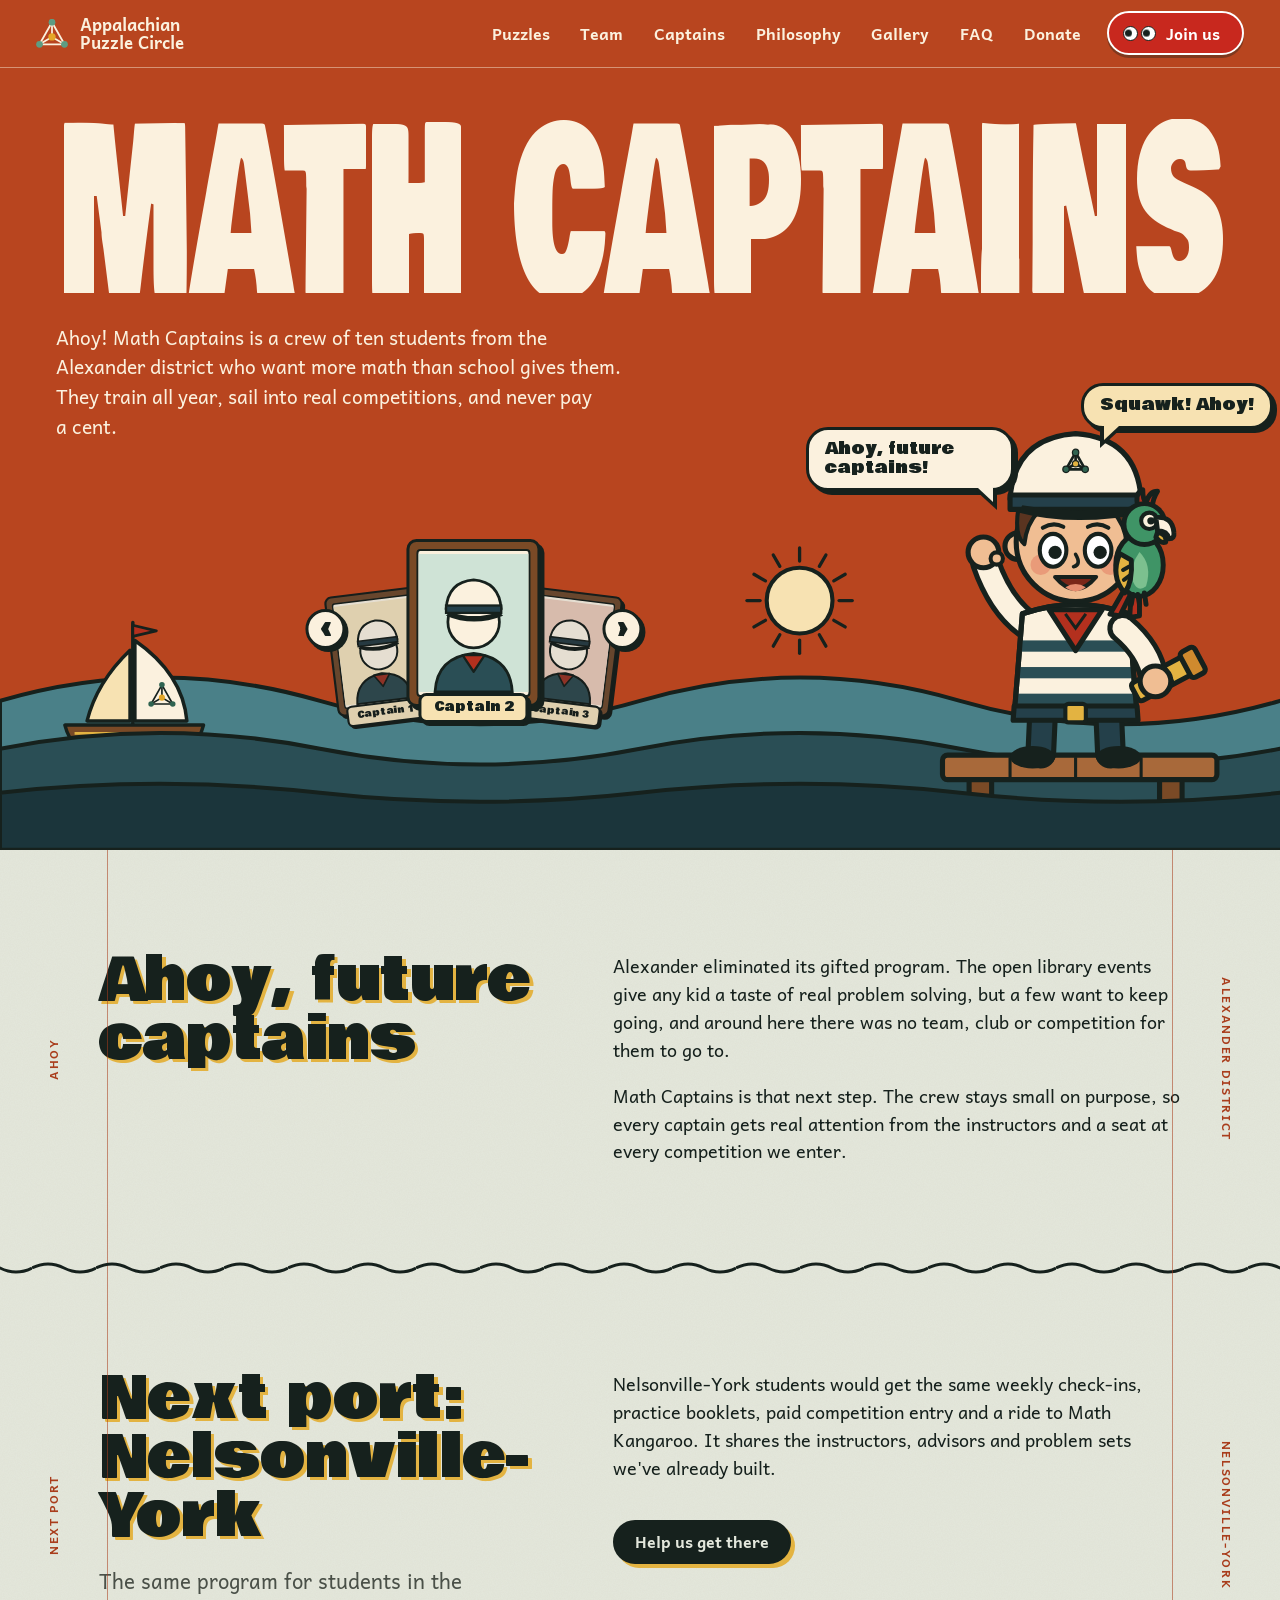
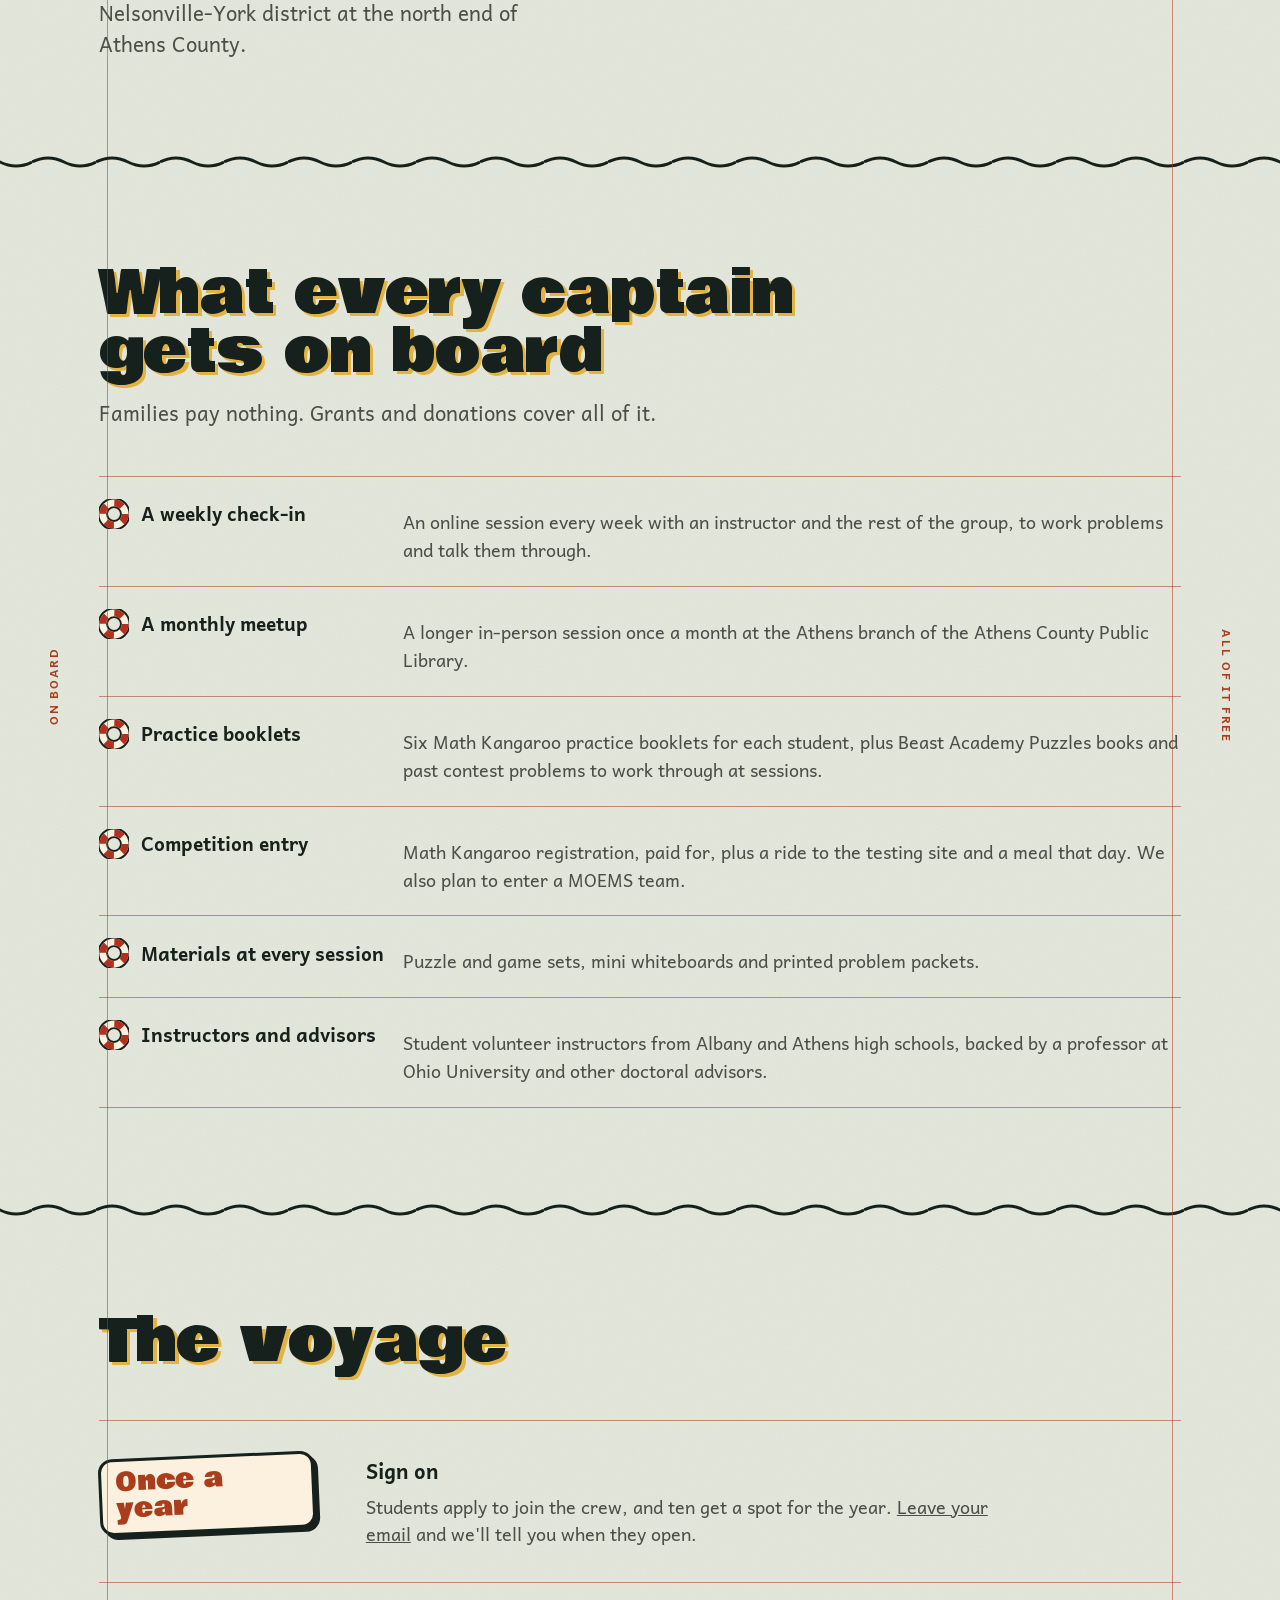
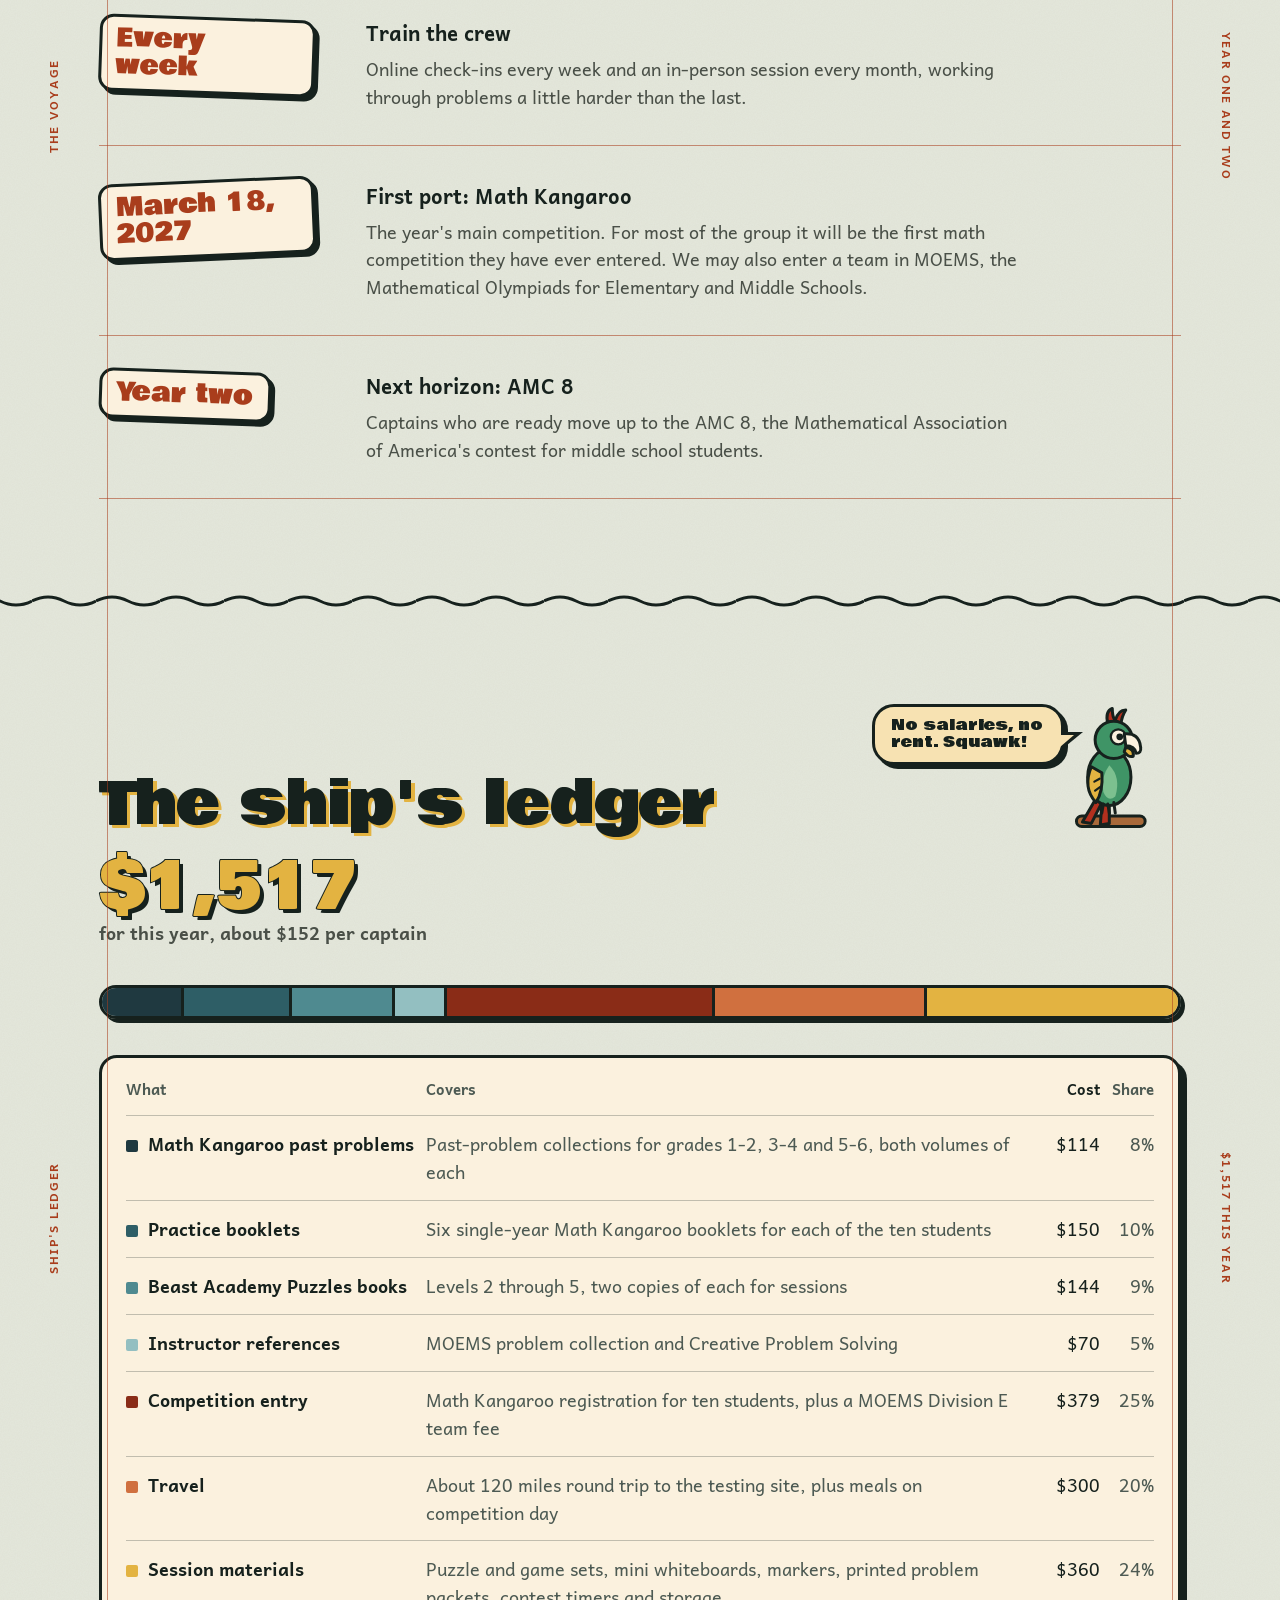
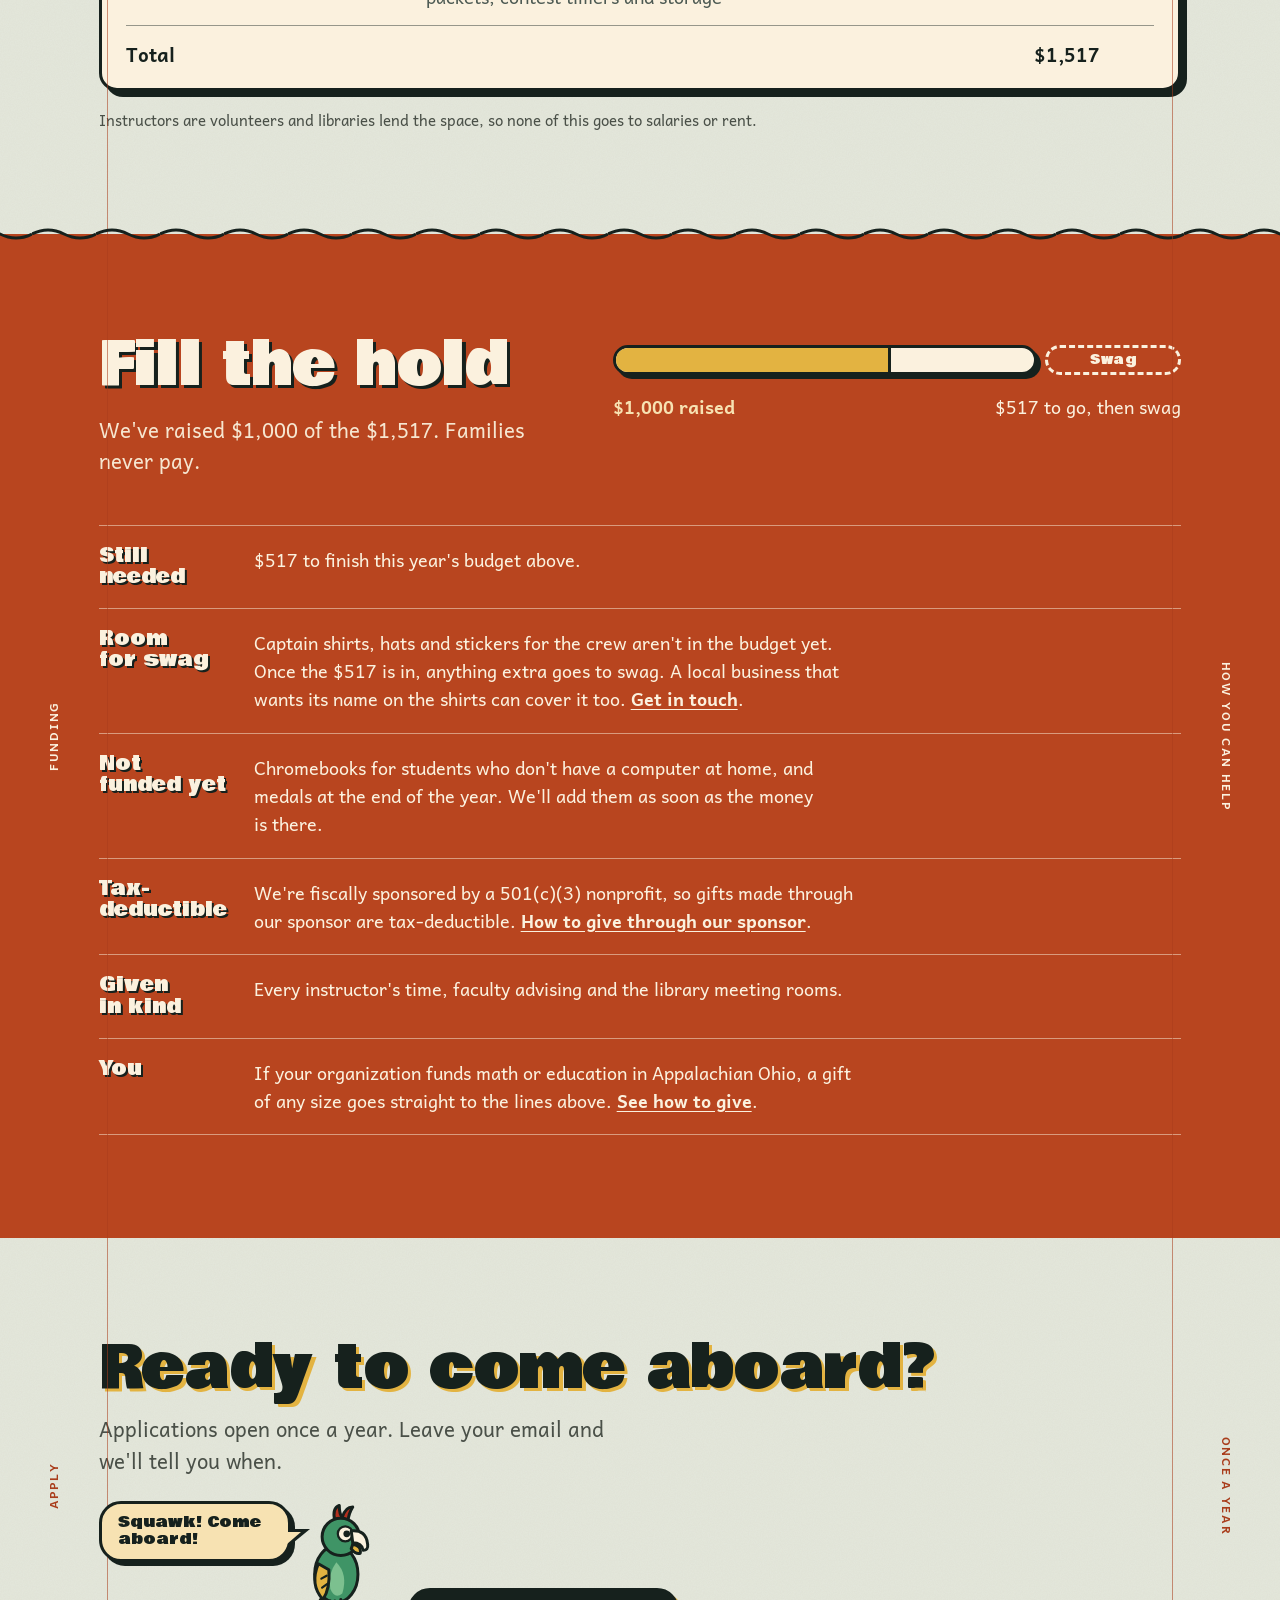
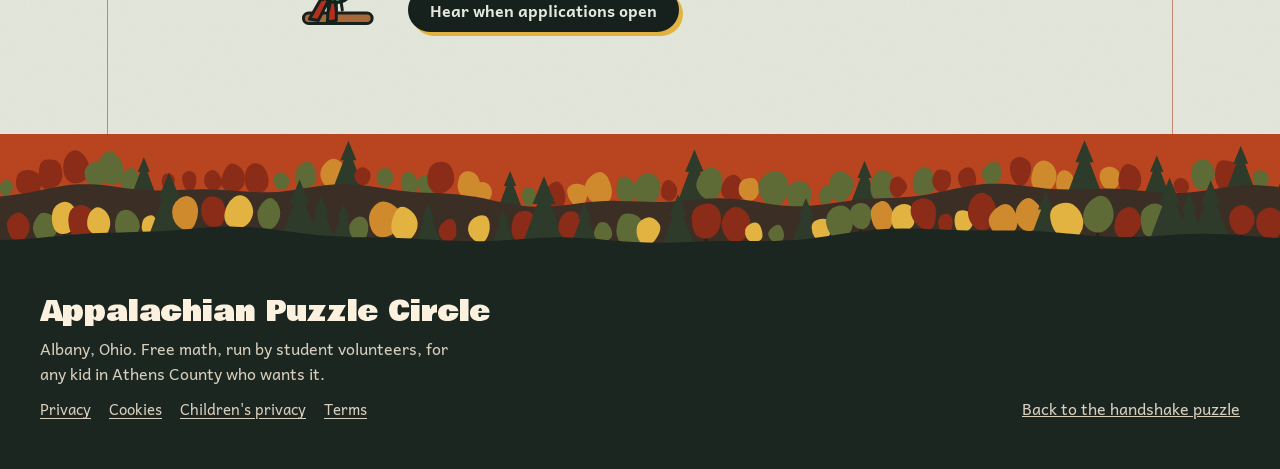
==== commit ebb5cfd0: "additional security measures from mr.lean" ====
--- a/captains.html
+++ b/captains.html
@@ -2,6 +2,8 @@
 <html lang="en">
 <head>
 <meta charset="utf-8">
+<meta http-equiv="Content-Security-Policy" content="default-src 'self'; script-src 'self' 'sha256-EEHN5UvXjL7XyBdPtDRmNNMzS75HKBNMK5Jtp+GKQKg=' 'sha256-ar079kMK3fs67xDPNKxd5J7zrVXd5UUrB6cBeSv+ohs=' 'sha256-vfCi9WYnmBeBSbIKZx6heaymJZmVf8kePYkEbkrFMvU='; style-src 'self' 'unsafe-inline'; img-src 'self' data:; font-src 'self'; connect-src 'self' https://formspree.io; form-action 'self' https://formspree.io; base-uri 'self'; object-src 'none'; upgrade-insecure-requests">
+<meta name="referrer" content="strict-origin-when-cross-origin">
 <meta name="viewport" content="width=device-width, initial-scale=1, viewport-fit=cover">
 <title>Math Captains | Appalachian Puzzle Circle</title>
 <meta name="description" content="Math Captains is a free competition math team for ten students in rural Athens County, Ohio. What captains get, the plan for the year and how it is funded.">
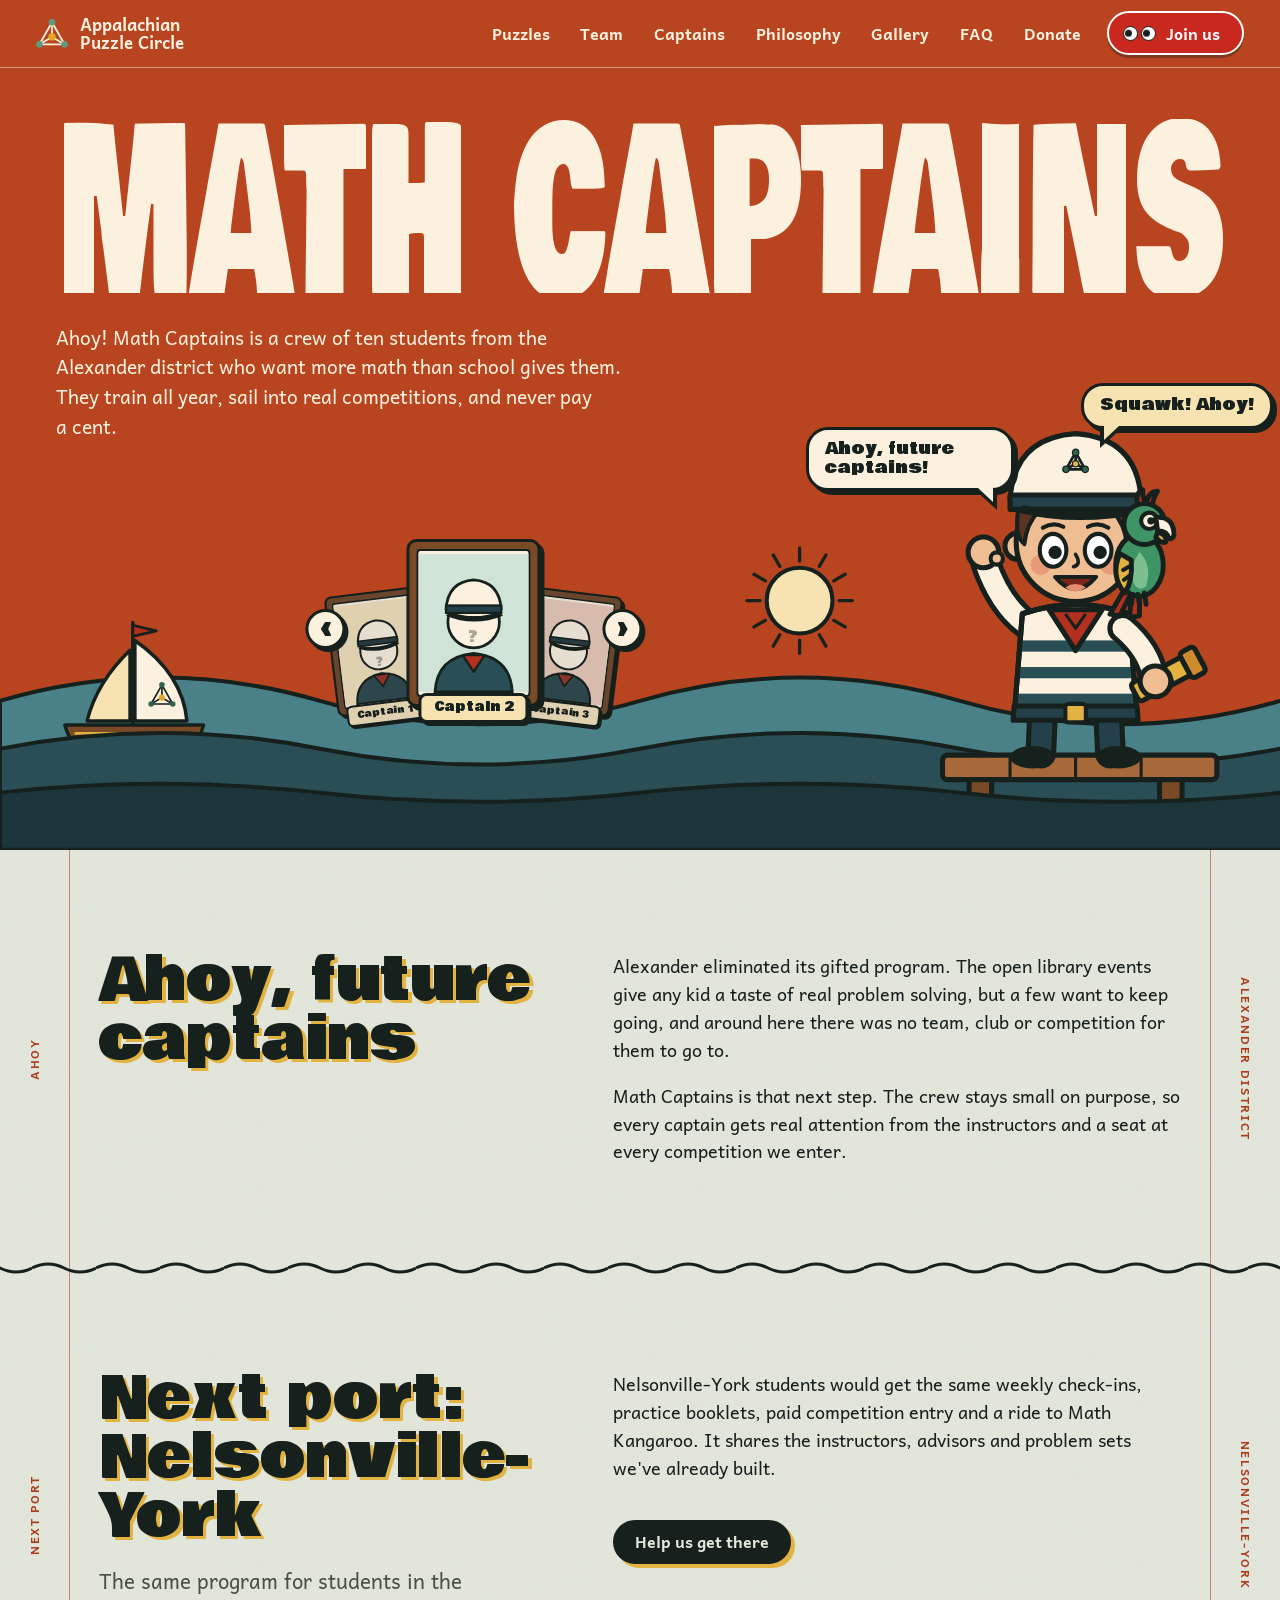
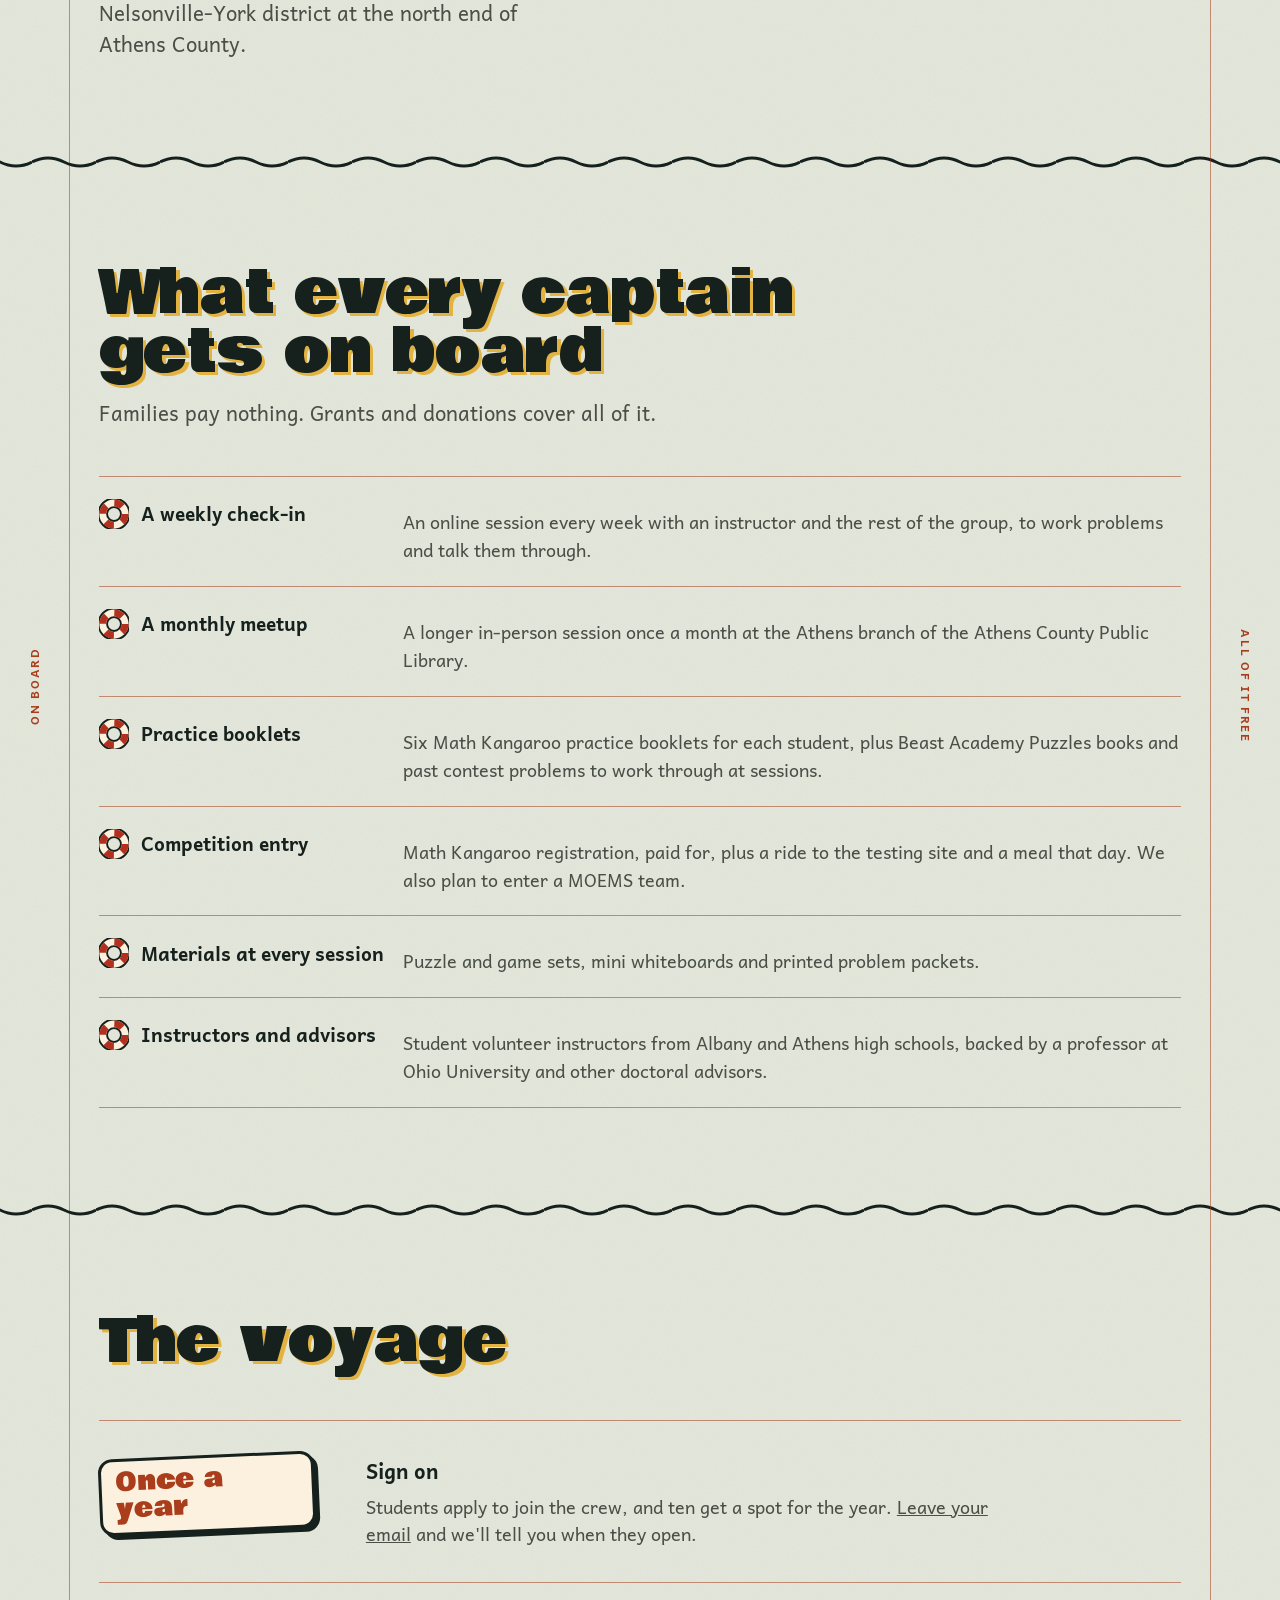
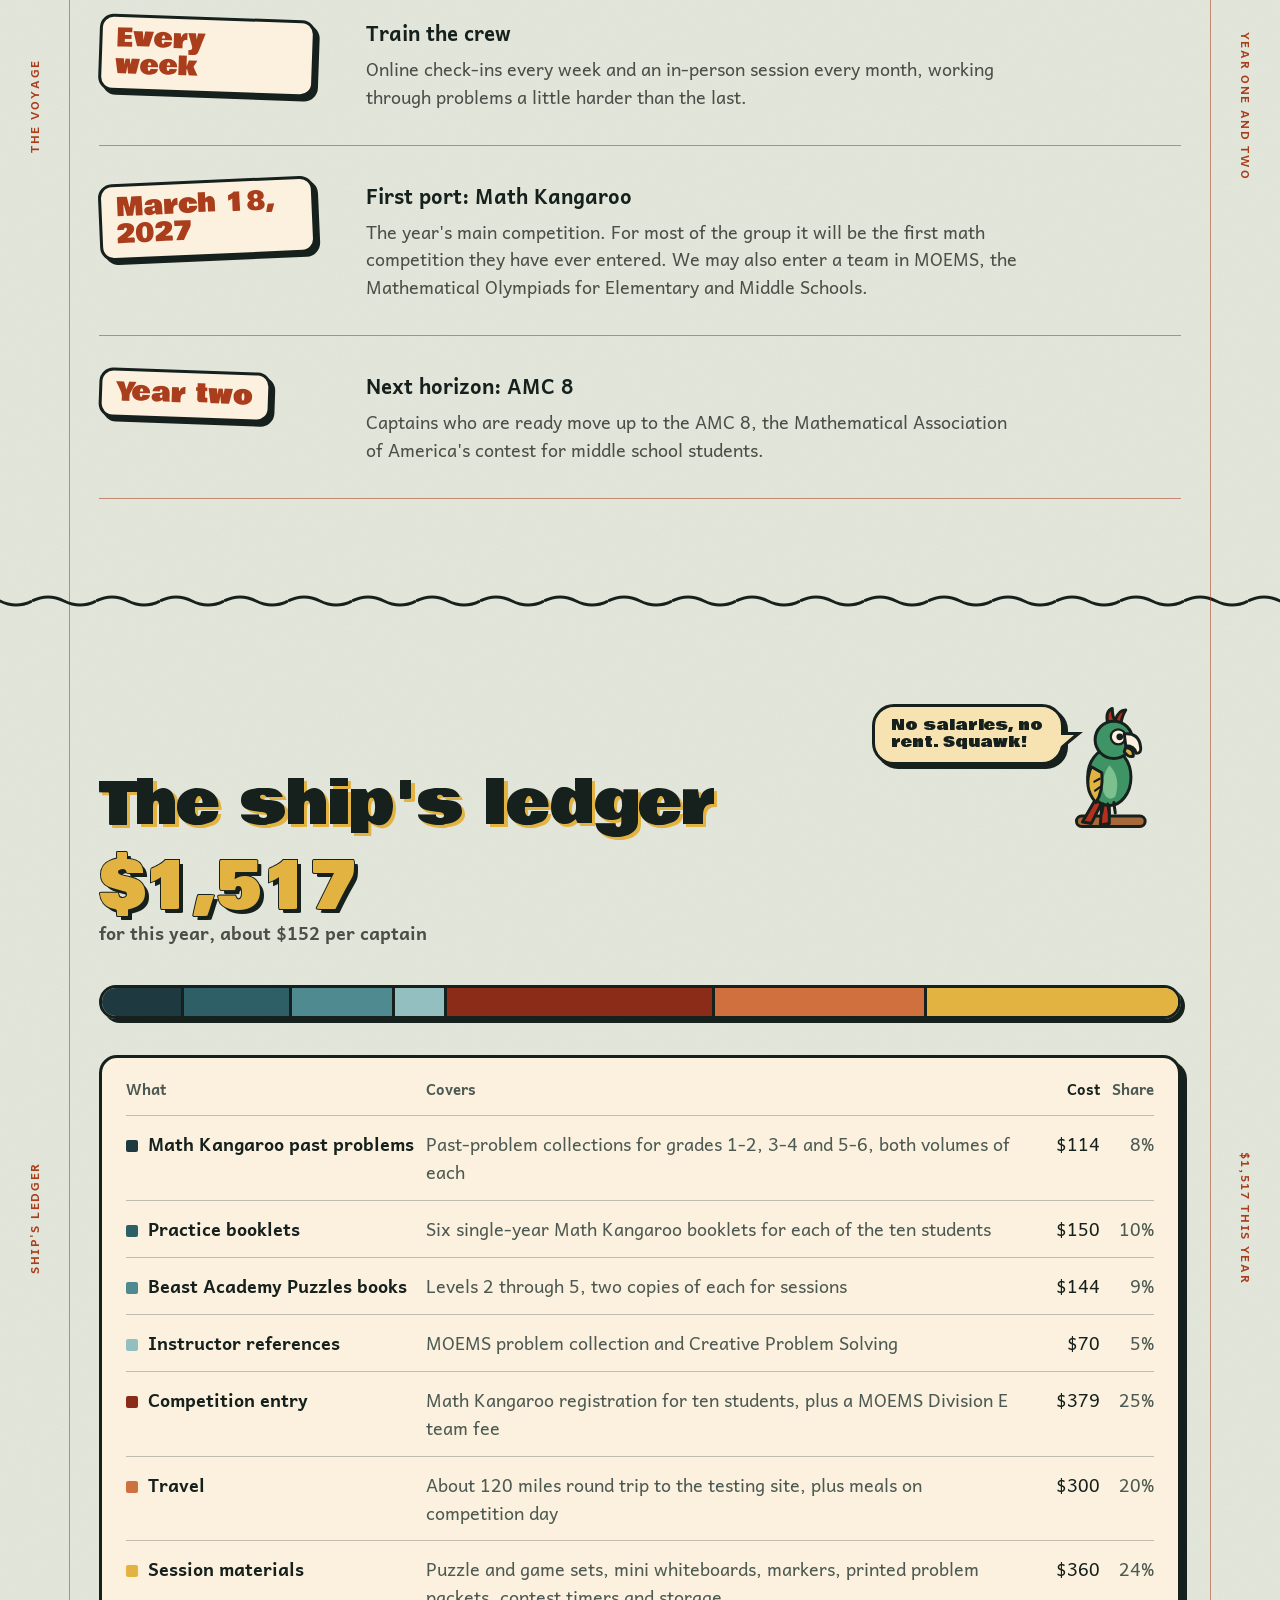
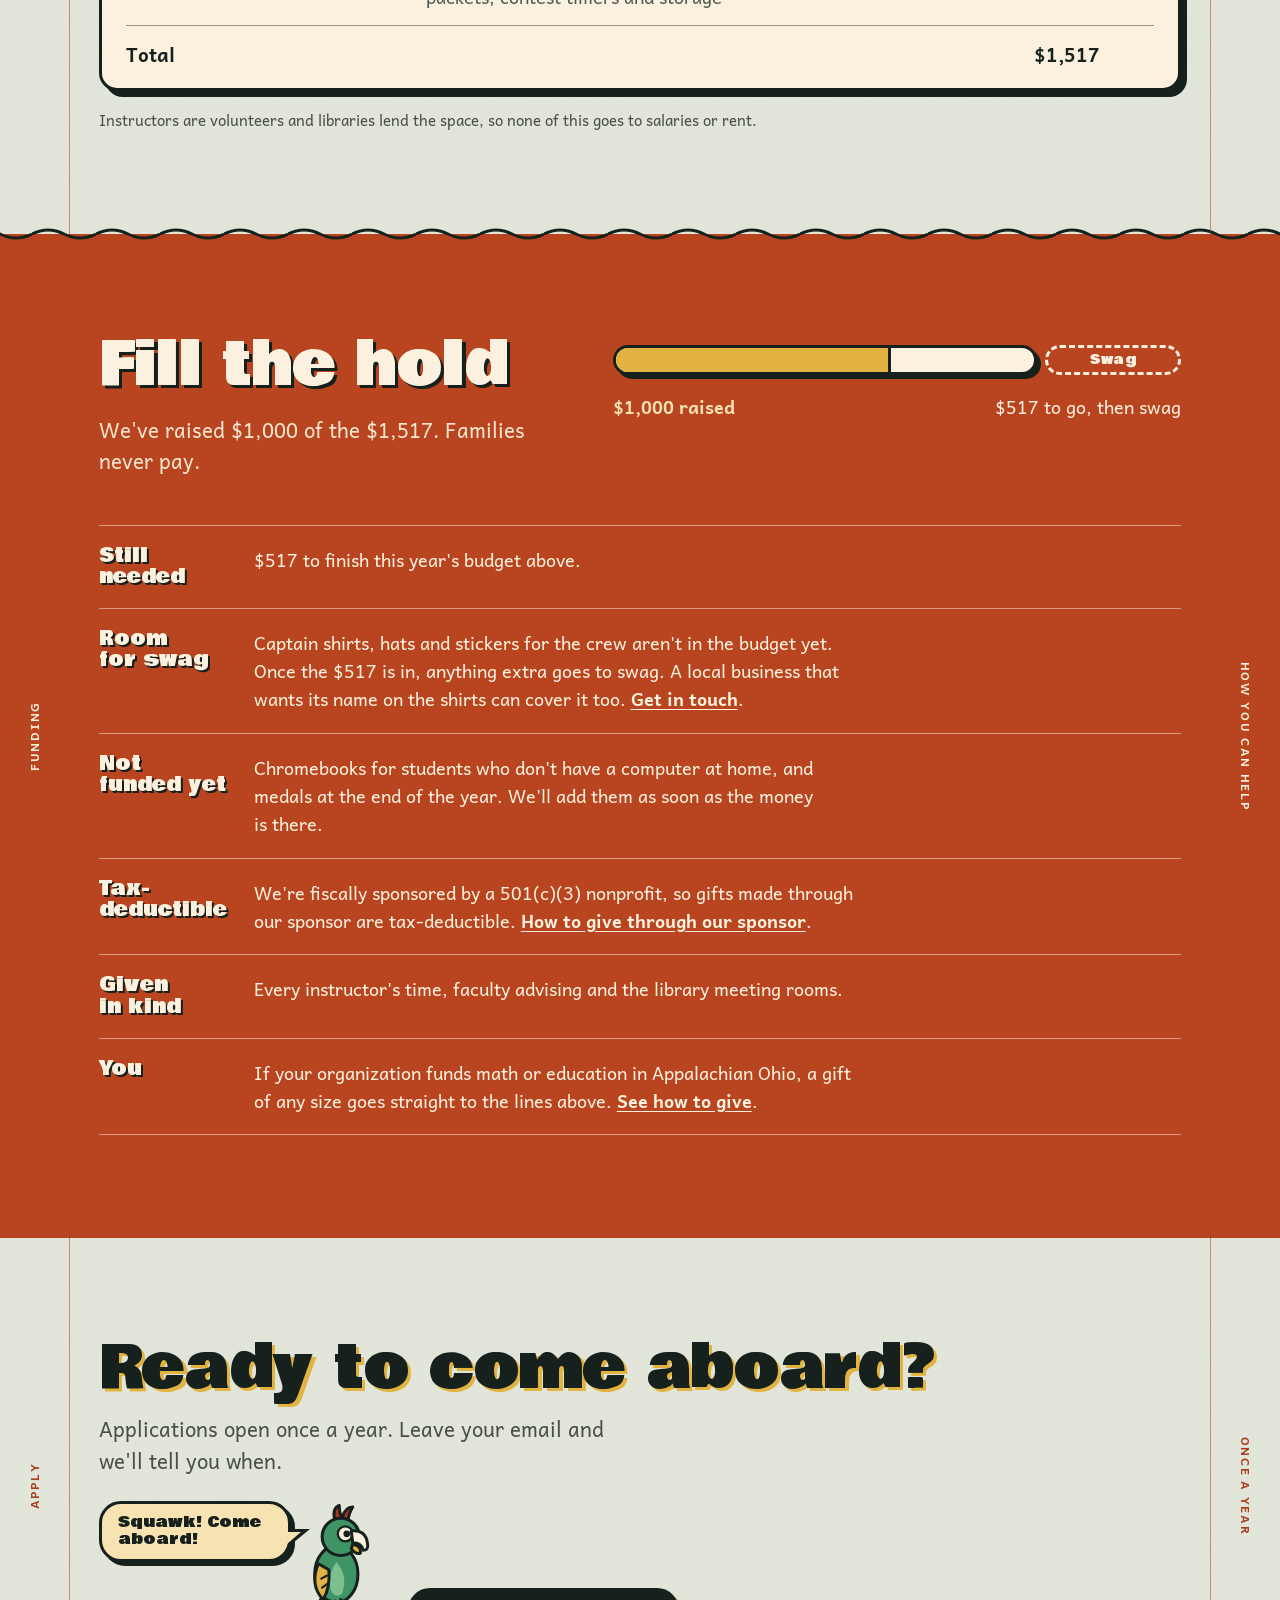
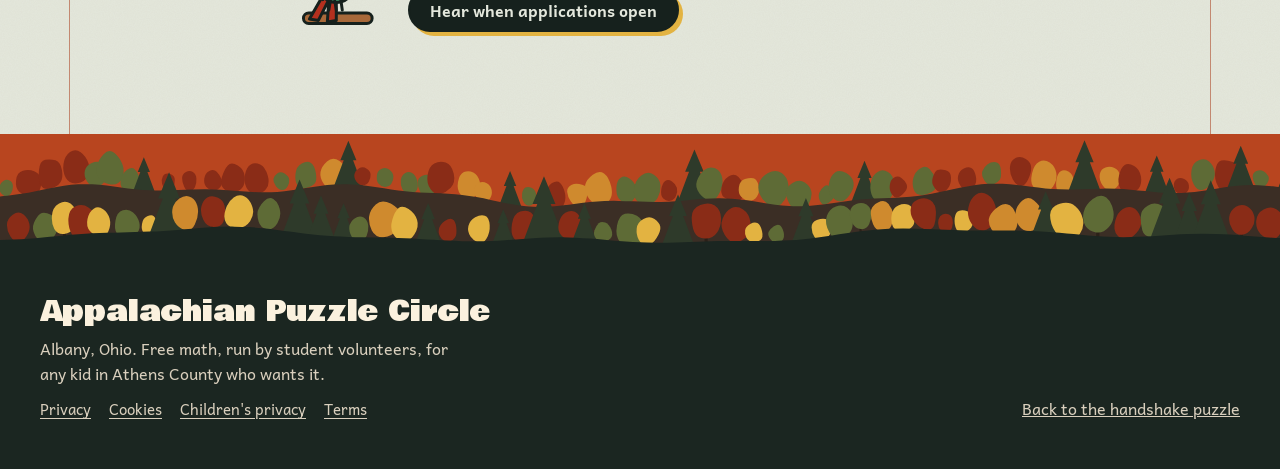
==== commit 1080c123: "add sponsor logos; fix border" ====
--- a/captains.html
+++ b/captains.html
@@ -18,7 +18,7 @@
 <link rel="icon" href="favicon.svg" type="image/svg+xml">
 <link rel="apple-touch-icon" href="apple-touch-icon.png">
 <meta name="theme-color" content="#B8451F">
-<link rel="stylesheet" href="site.css?v=d422fd37">
+<link rel="stylesheet" href="site.css?v=8e564b54">
 </head>
 <body class="cap">
 <a class="skip" href="#main">Skip to Math Captains</a>
--- a/site.css
+++ b/site.css
@@ -787,3 +787,19 @@
 .g-swag{flex:0 0 24%;height:30px;border:3px dashed #FBF1DE;border-radius:999px;display:grid;place-items:center}
 .g-swag span{font-family:var(--display);font-size:13px;letter-spacing:.04em;color:#FBF1DE}
 .nv-go{margin-top:20px}
+
+/* ---------- supporters on black ---------- */
+.supporters{background:#111412;border-bottom:0;color:#FBF1DE}
+.supporters .sp-label{color:#F7E2B2}
+.supporters .sp-name{color:#FBF1DE}
+.supporters .sp-role{color:rgba(251,241,222,.62)}
+.supporters .sp-mark{color:#FBF1DE}
+.supporters .sp-track li{align-items:center}
+.sp-logo{flex:none;width:auto;height:clamp(34px,3vw,46px);margin-right:4px}
+
+/* ---------- side rules clear the content ---------- */
+:root{--rule-x:min(var(--gutter), max(8px, calc(max(16px, (100vw - 1200px) / 2) + var(--gutter) * .55 - 30px)))}
+.page::before{left:var(--rule-x)}.page::after{right:var(--rule-x)}
+.sec .tag.l{left:calc(var(--rule-x) / 2)}
+.sec .tag.r{right:calc(var(--rule-x) / 2)}
+@media (max-width:1060px){.sec .tag{display:none}}
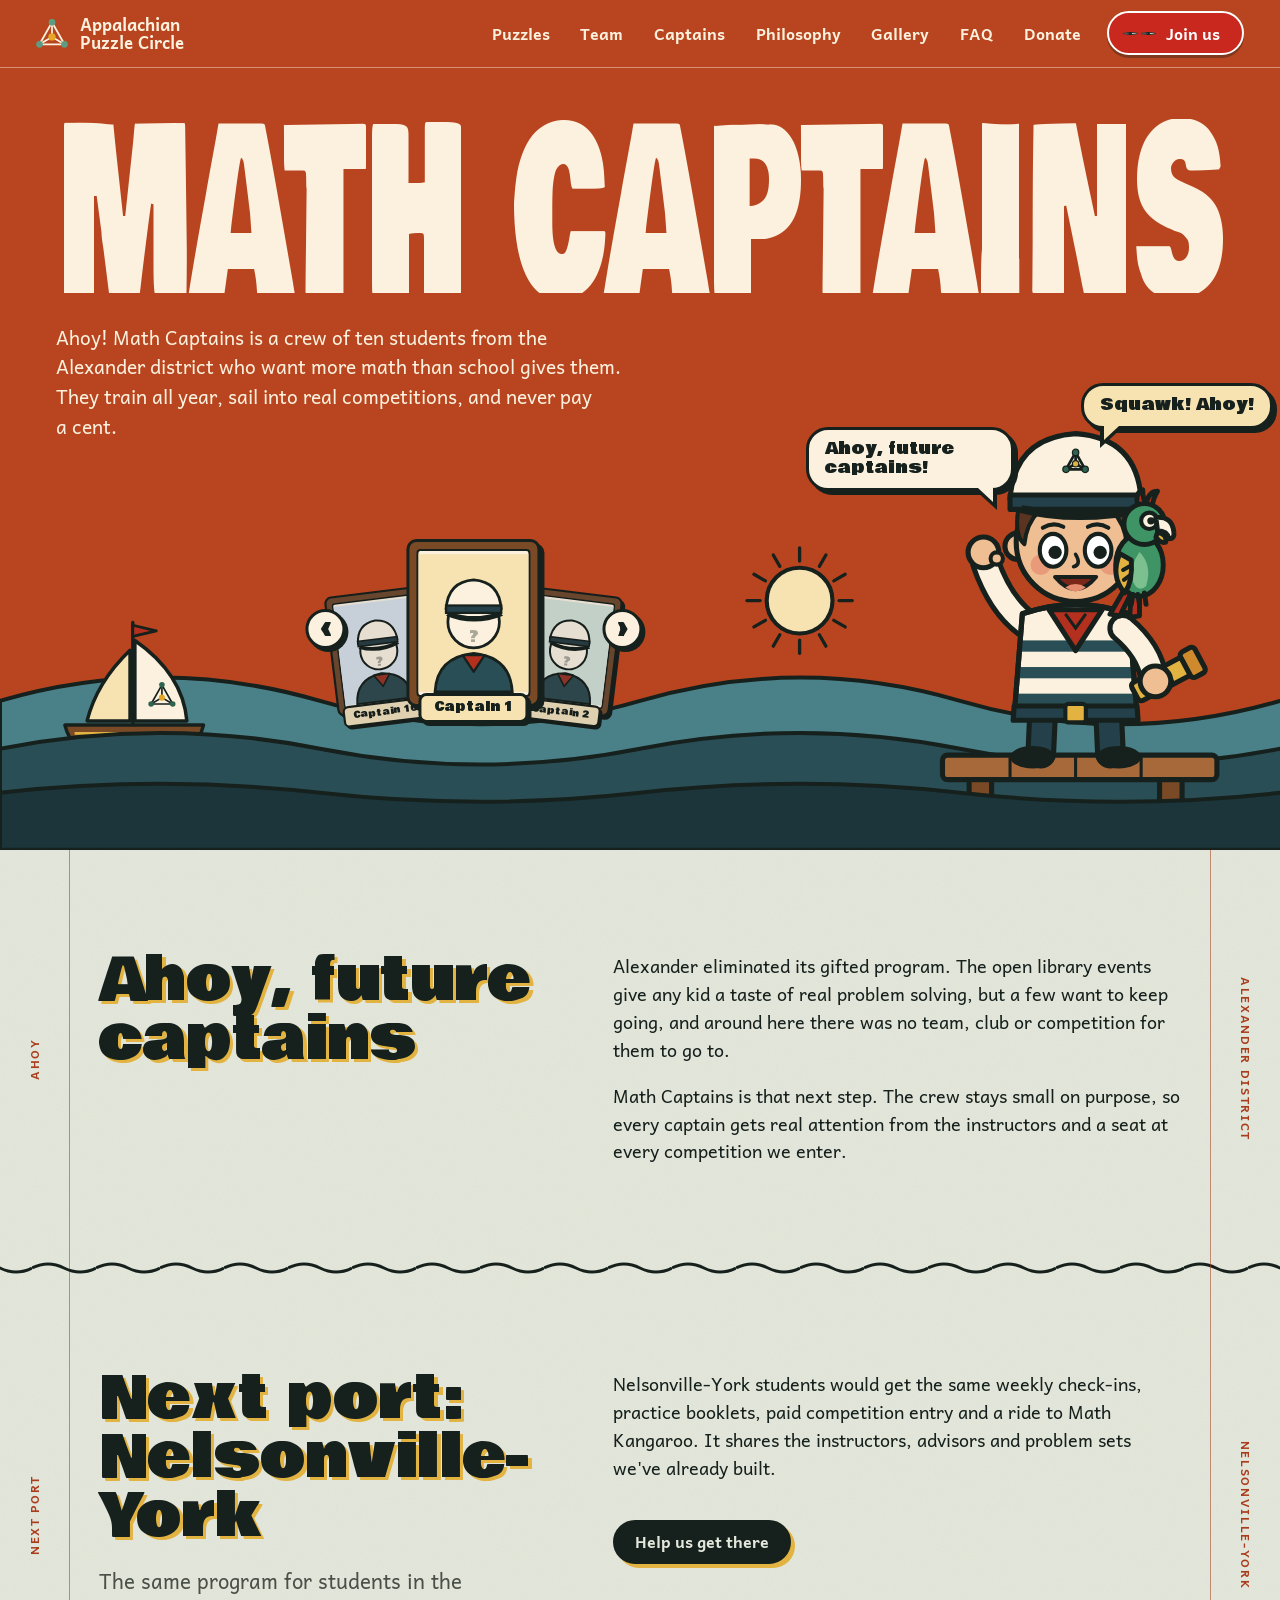
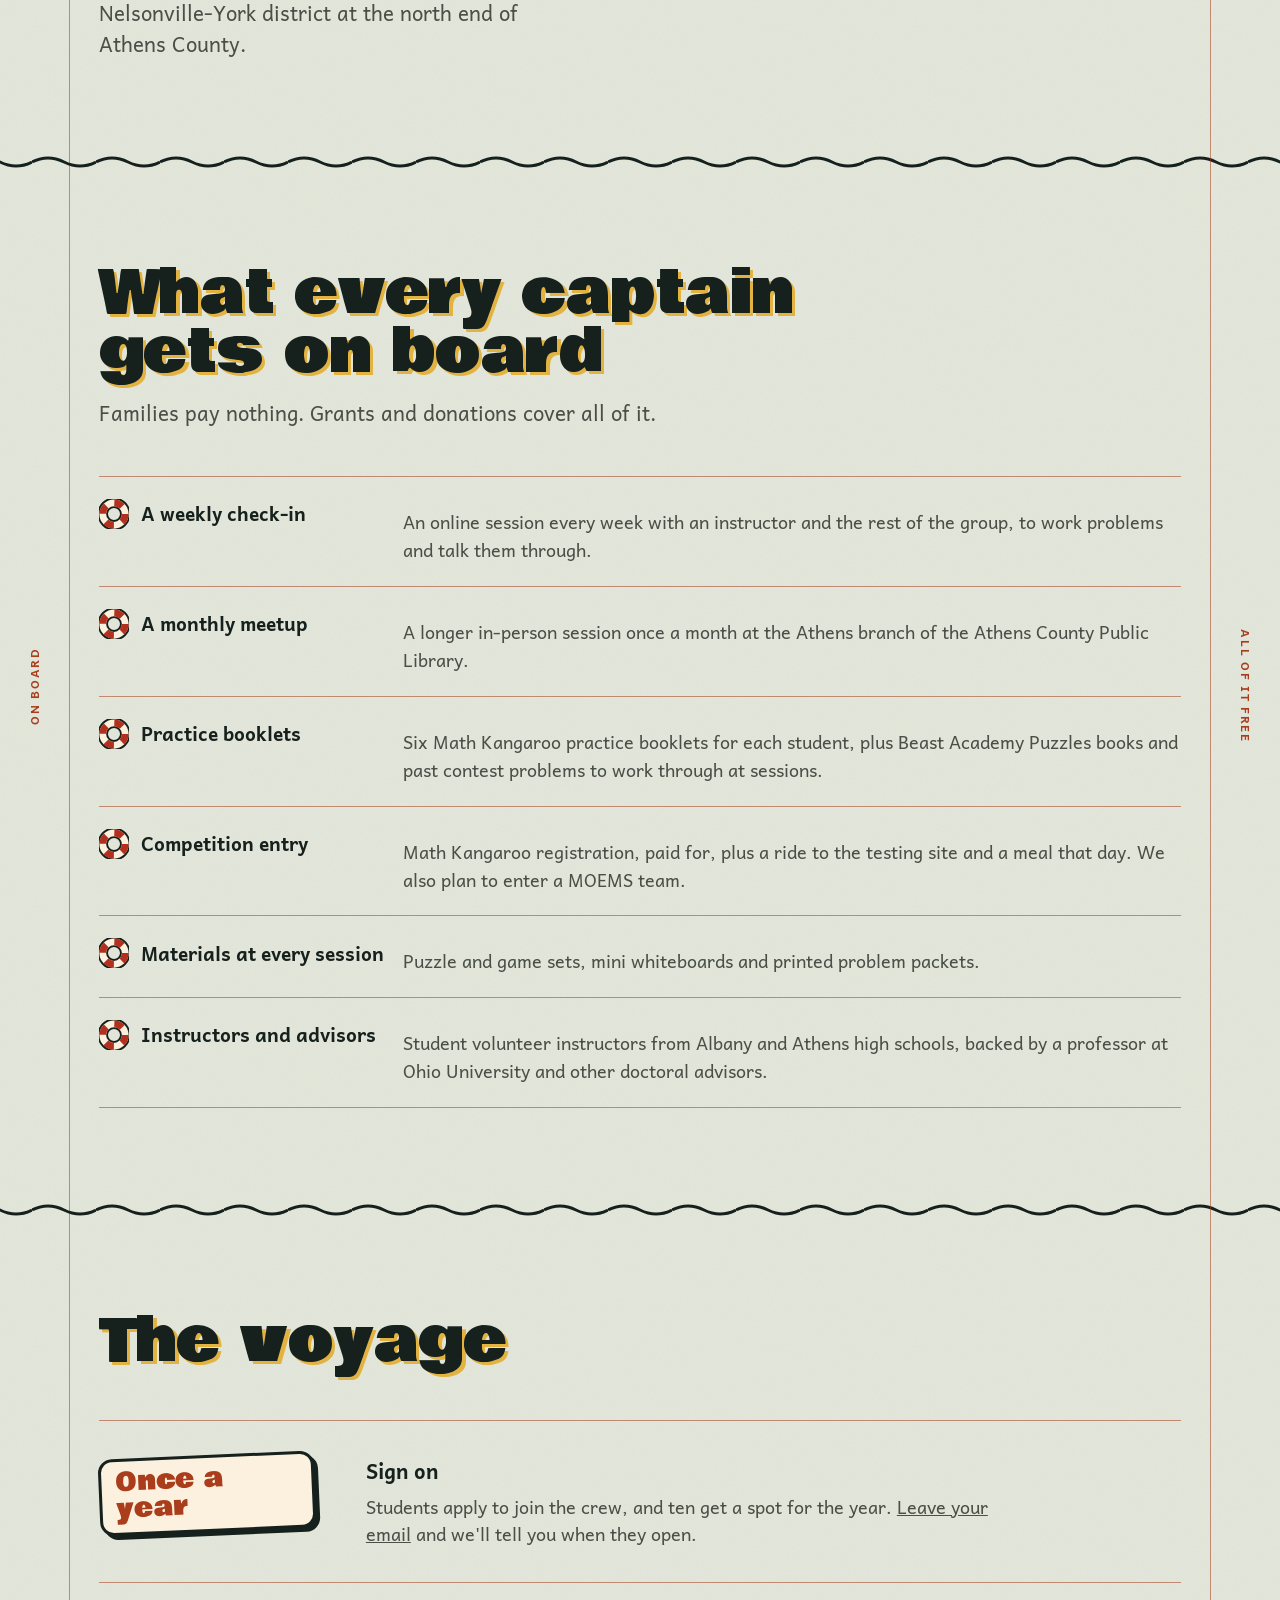
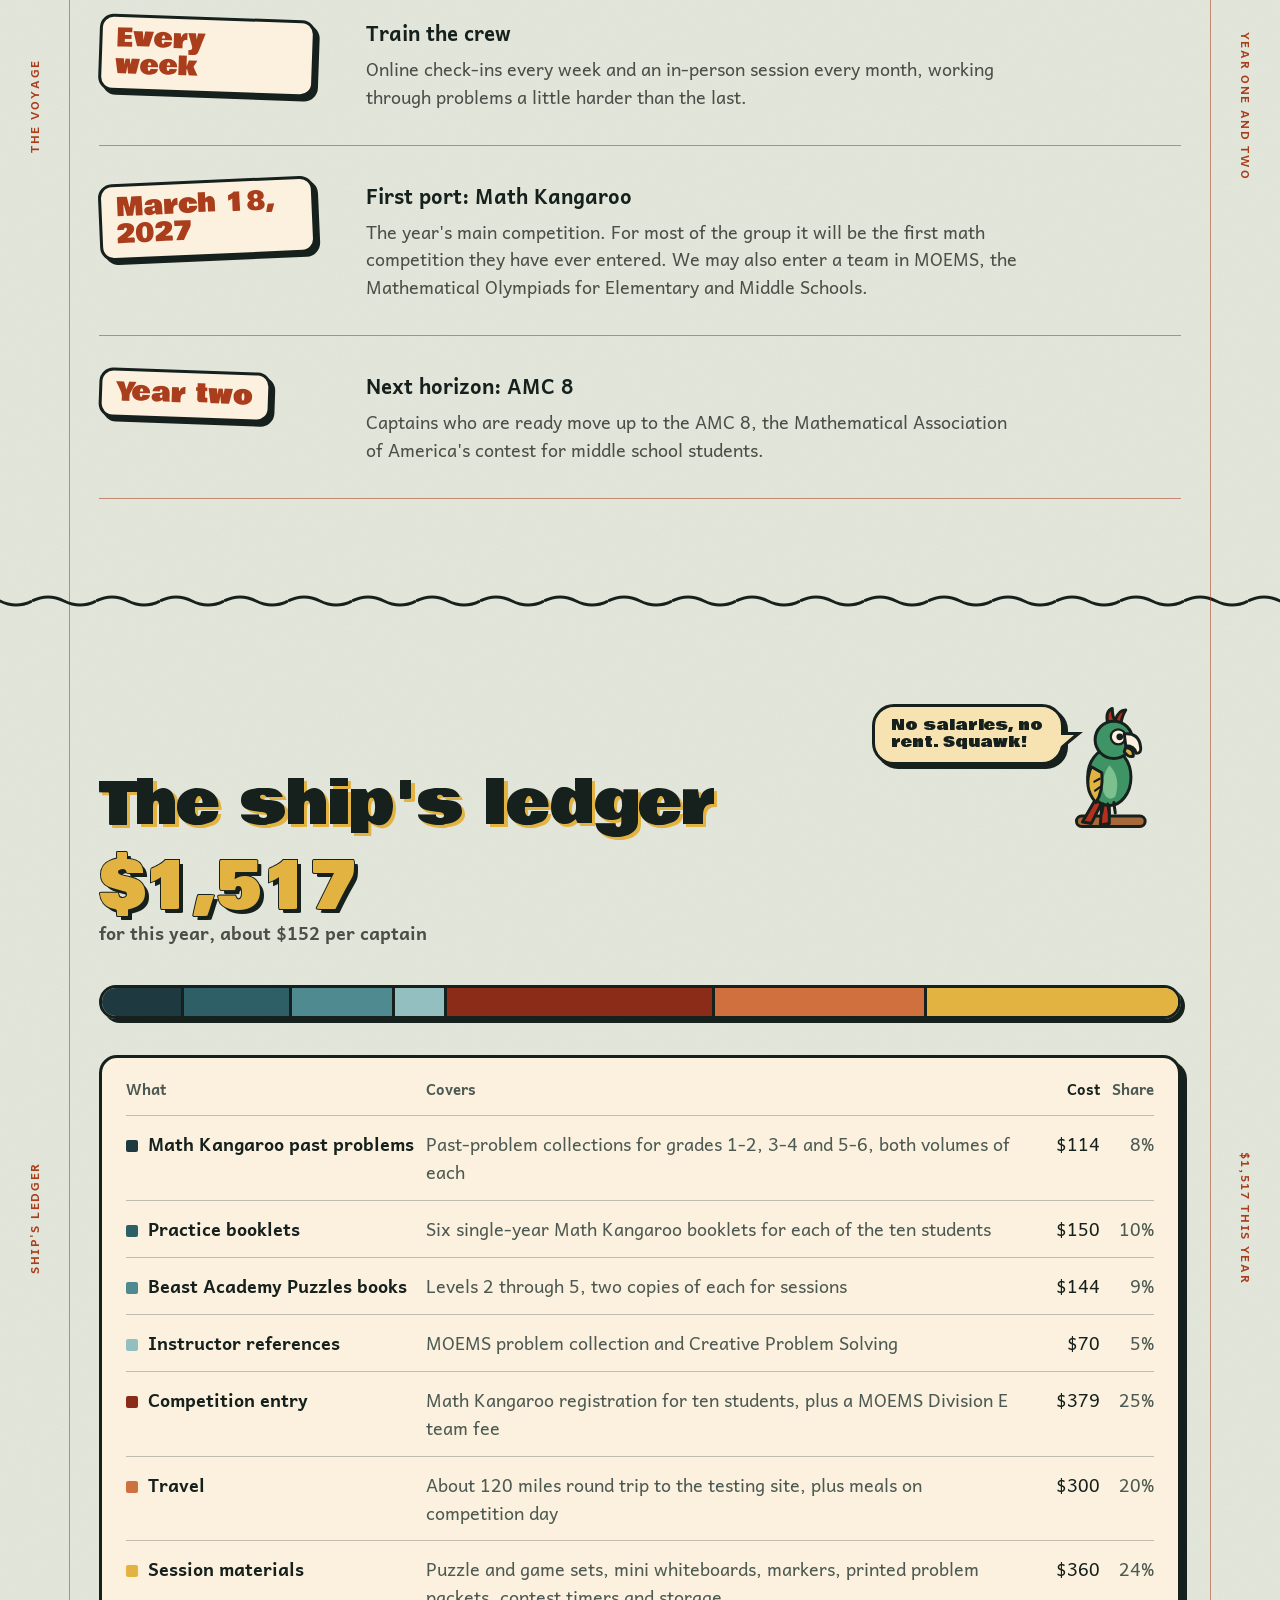
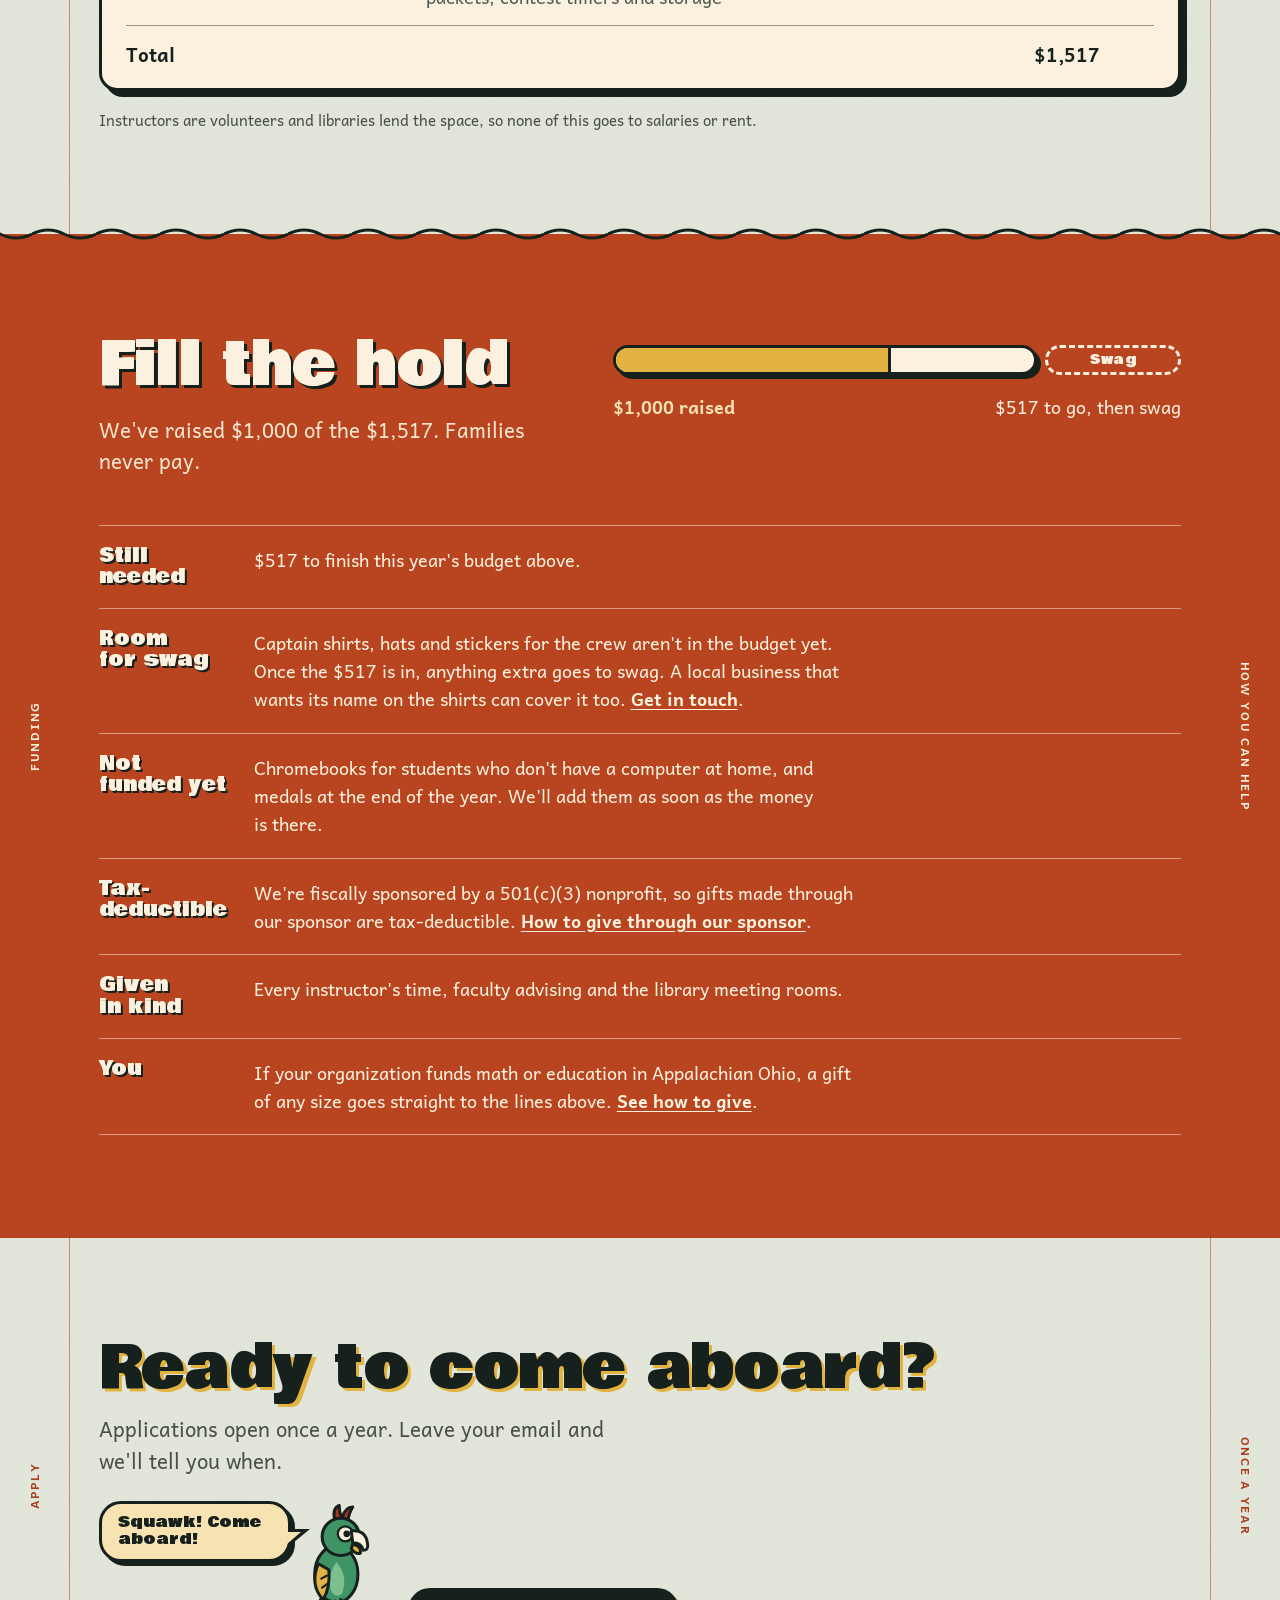
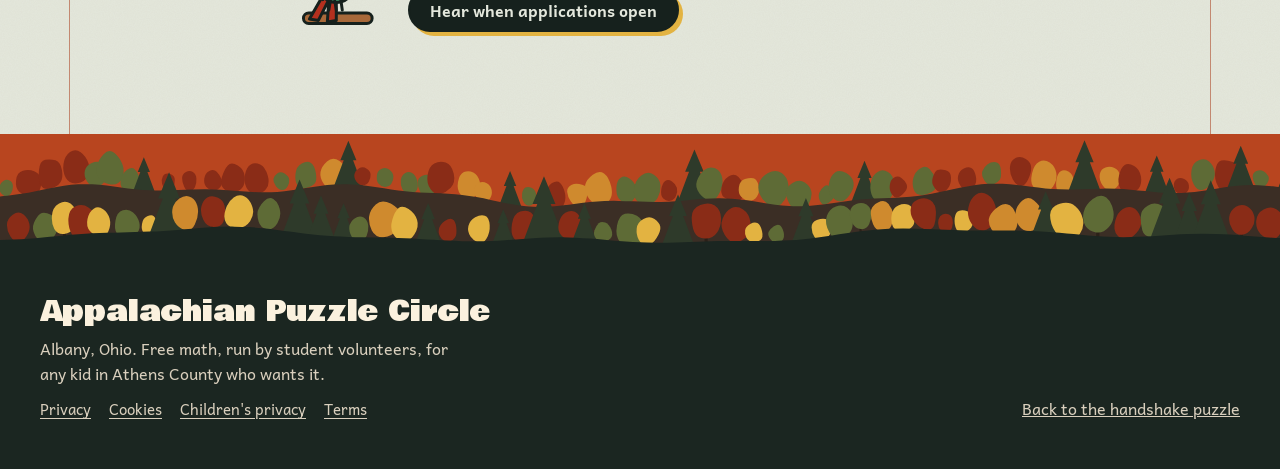
==== commit f24d4be4: "ACPL logo addition, privacy update." ====
--- a/captains.html
+++ b/captains.html
@@ -18,7 +18,7 @@
 <link rel="icon" href="favicon.svg" type="image/svg+xml">
 <link rel="apple-touch-icon" href="apple-touch-icon.png">
 <meta name="theme-color" content="#B8451F">
-<link rel="stylesheet" href="site.css?v=8e564b54">
+<link rel="stylesheet" href="site.css?v=7c3e13f9">
 </head>
 <body class="cap">
 <a class="skip" href="#main">Skip to Math Captains</a>
--- a/site.css
+++ b/site.css
@@ -803,3 +803,10 @@
 .sec .tag.l{left:calc(var(--rule-x) / 2)}
 .sec .tag.r{right:calc(var(--rule-x) / 2)}
 @media (max-width:1060px){.sec .tag{display:none}}
+
+/* ---------- supporter links ---------- */
+.sp-link{display:flex;align-items:center;gap:10px;color:inherit;text-decoration:none;border-radius:6px;min-height:44px}
+a.sp-link .sp-name{text-decoration:underline;text-decoration-color:transparent;text-underline-offset:4px;text-decoration-thickness:2px;transition:text-decoration-color .2s}
+a.sp-link:hover .sp-name{text-decoration-color:#F7E2B2}
+a.sp-link:focus-visible{outline:3px solid #F7E2B2;outline-offset:4px}
+a.sp-link:active{transform:translateY(1px)}
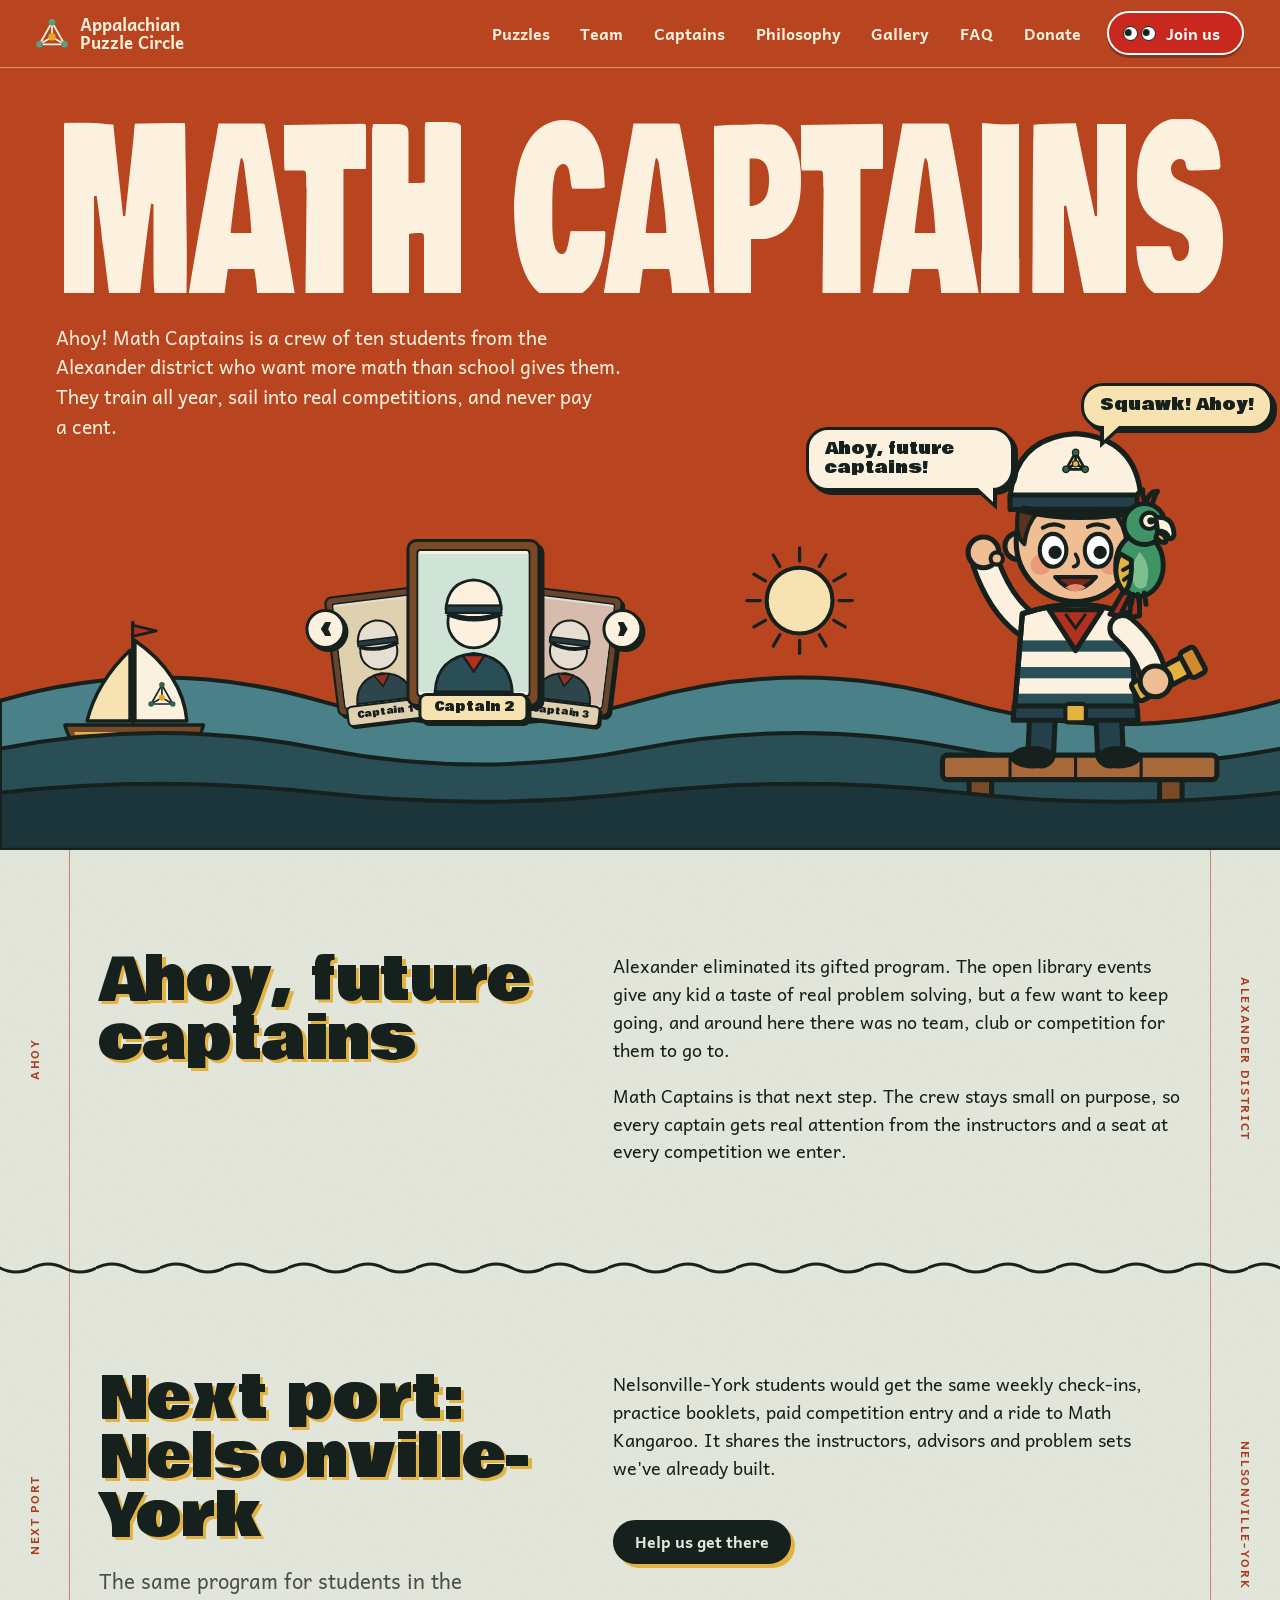
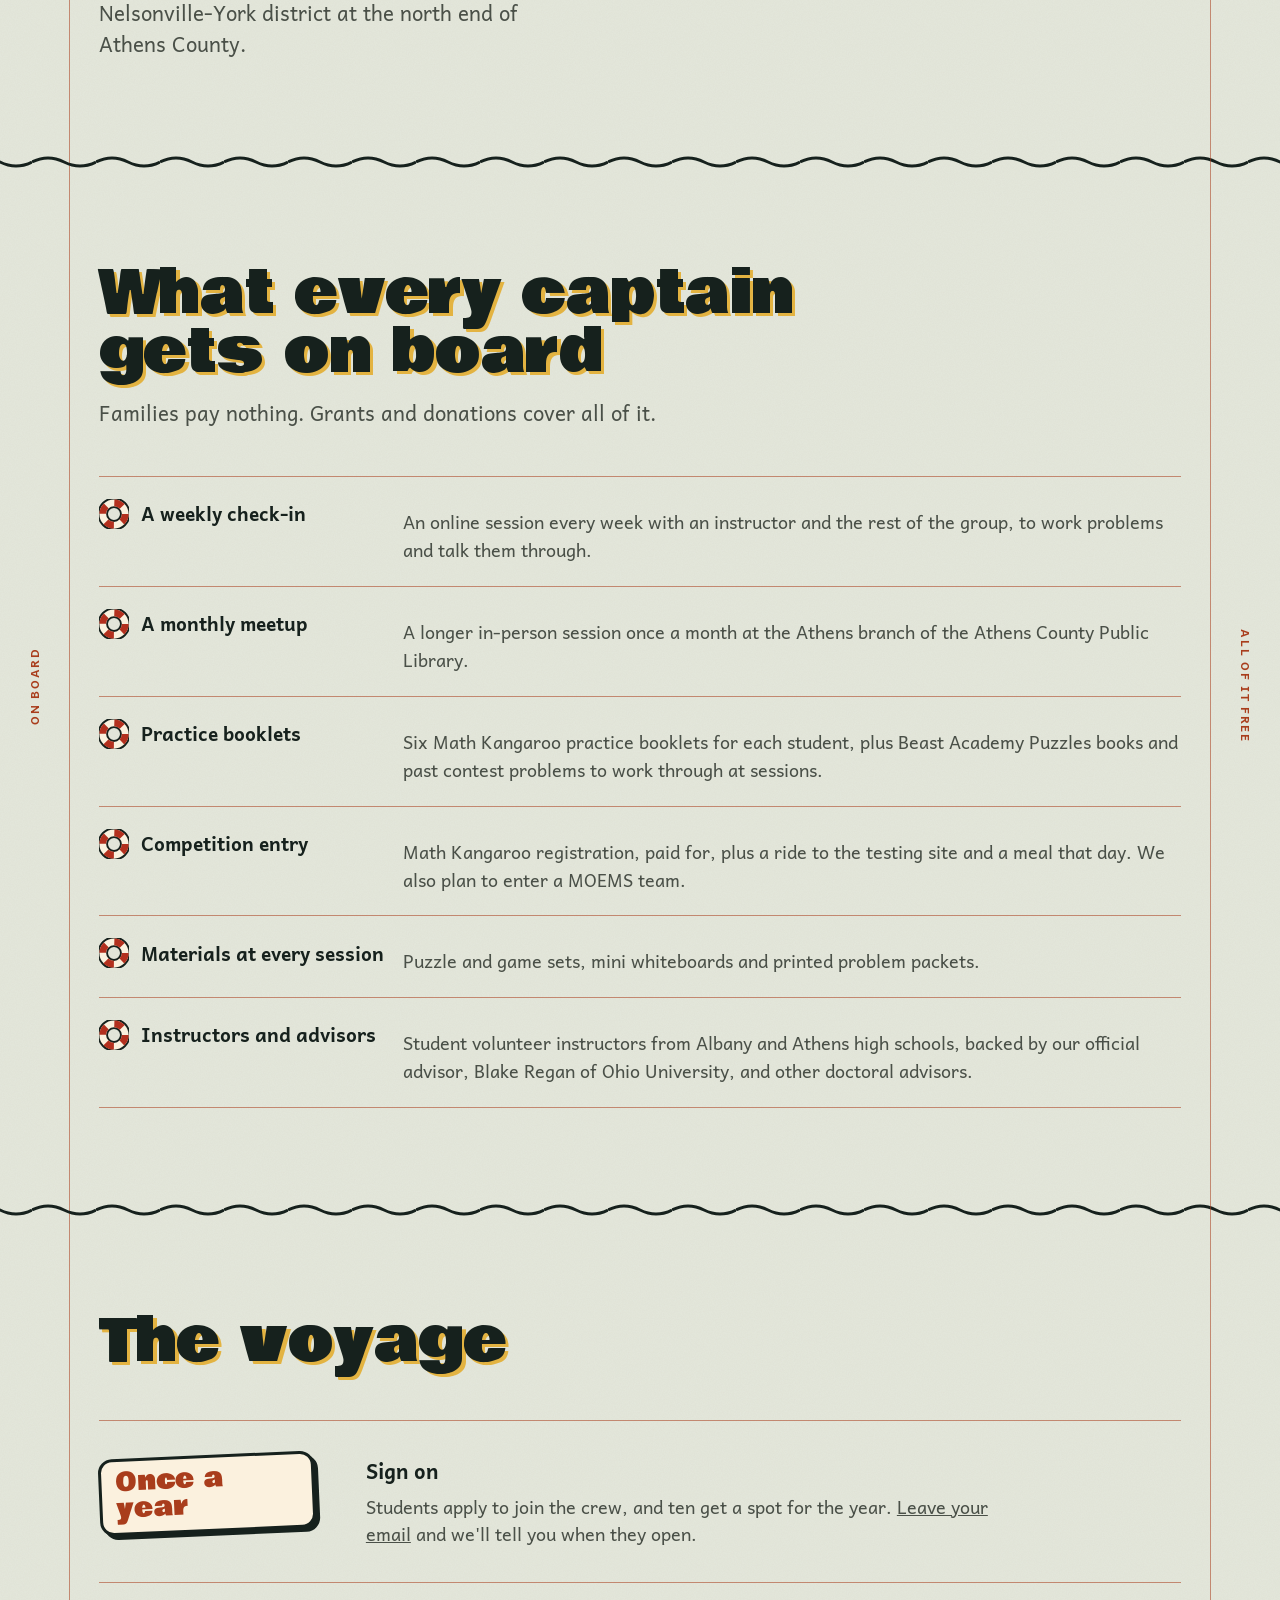
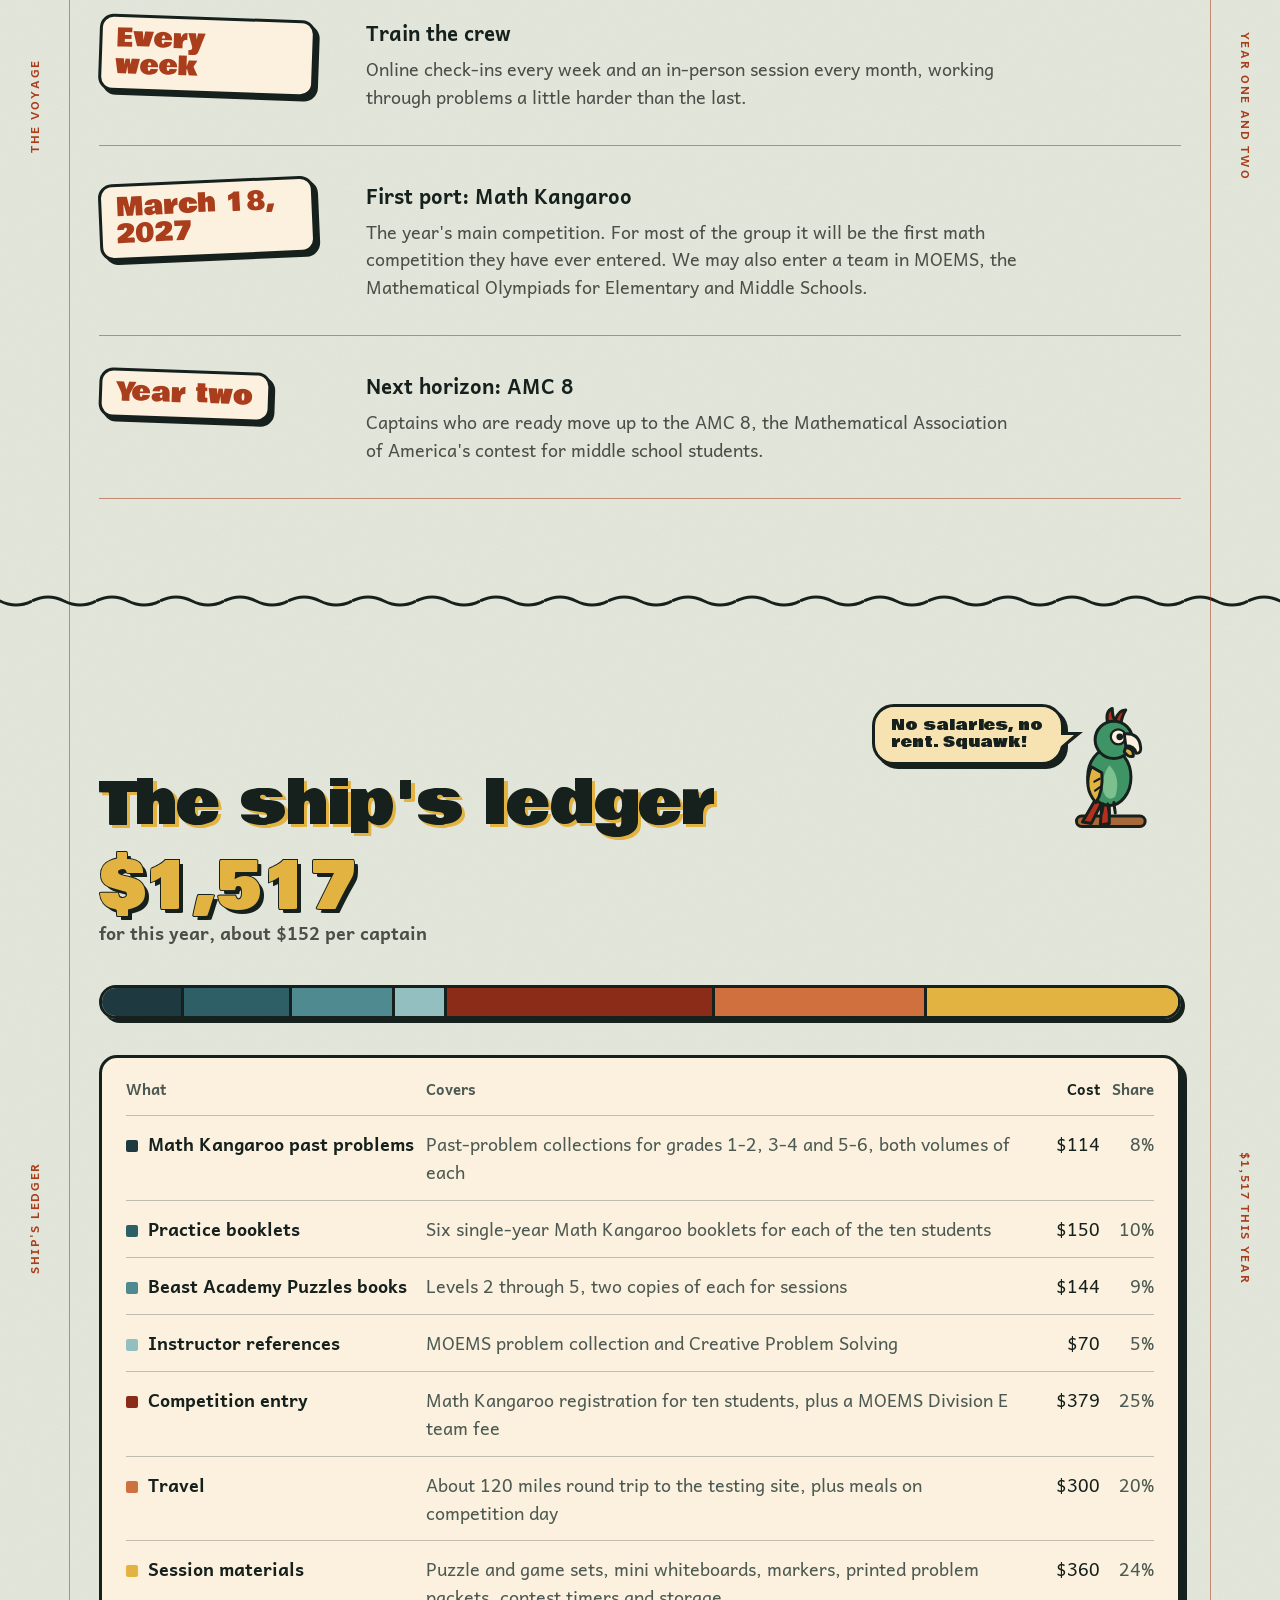
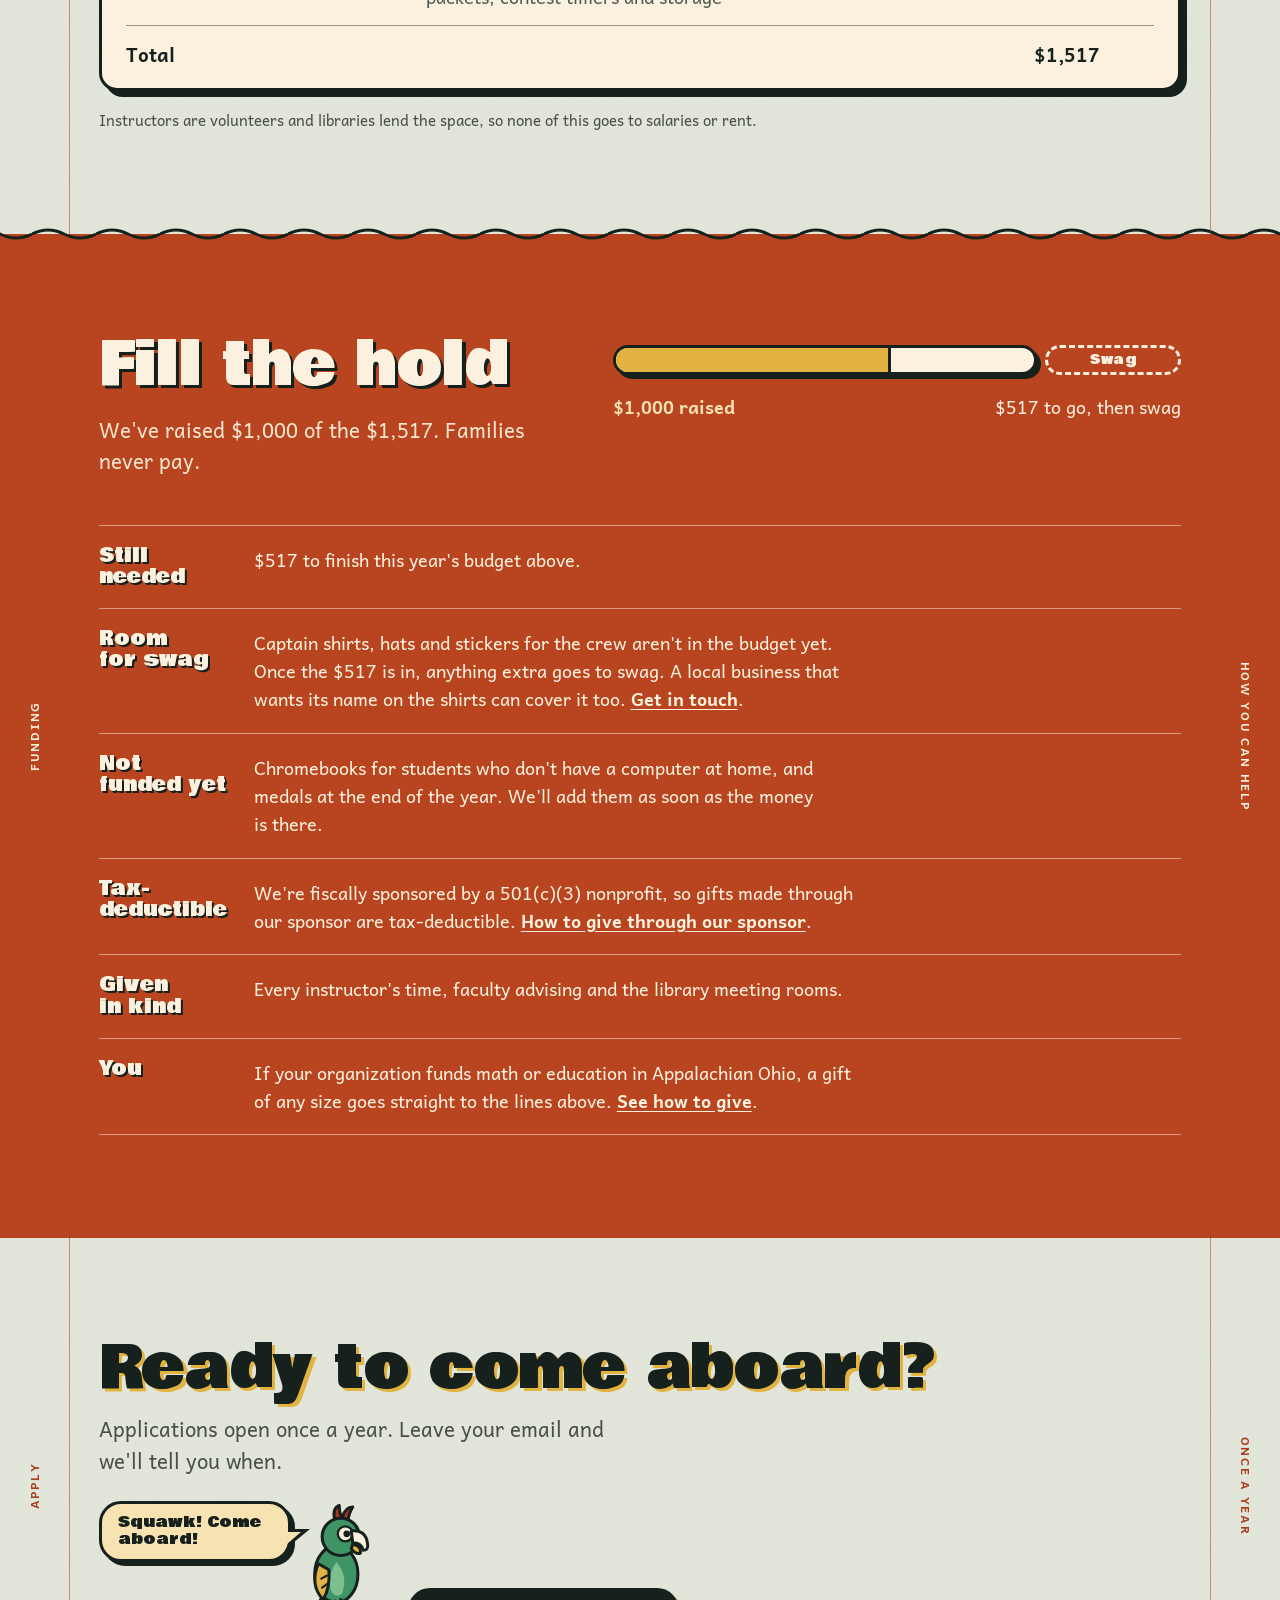
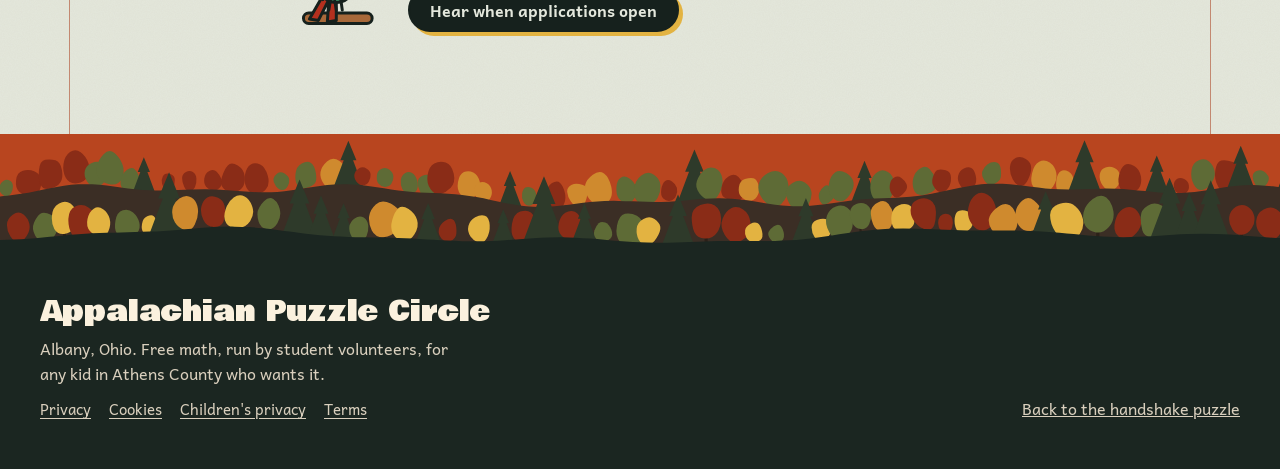
==== commit b24140c2: "added Dr. Regan to website" ====
--- a/captains.html
+++ b/captains.html
@@ -18,7 +18,7 @@
 <link rel="icon" href="favicon.svg" type="image/svg+xml">
 <link rel="apple-touch-icon" href="apple-touch-icon.png">
 <meta name="theme-color" content="#B8451F">
-<link rel="stylesheet" href="site.css?v=7c3e13f9">
+<link rel="stylesheet" href="site.css?v=ce09378b">
 </head>
 <body class="cap">
 <a class="skip" href="#main">Skip to Math Captains</a>
@@ -313,7 +313,7 @@
         <div><dt>Practice booklets</dt><dd>Six Math Kangaroo practice booklets for each student, plus Beast Academy Puzzles books and past contest problems to work through at sessions.</dd></div>
         <div><dt>Competition entry</dt><dd>Math Kangaroo registration, paid for, plus a ride to the testing site and a meal that day. We also plan to enter a MOEMS team.</dd></div>
         <div><dt>Materials at every session</dt><dd>Puzzle and game sets, mini whiteboards and printed problem packets.</dd></div>
-        <div><dt>Instructors and advisors</dt><dd>Student volunteer instructors from Albany and Athens high schools, backed by a professor at Ohio University and other doctoral advisors.</dd></div>
+        <div><dt>Instructors and advisors</dt><dd>Student volunteer instructors from Albany and Athens high schools, backed by our official advisor, Blake Regan of Ohio University, and other doctoral advisors.</dd></div>
       </dl>
     </div>
   </section>
--- a/site.css
+++ b/site.css
@@ -810,3 +810,6 @@
 a.sp-link:hover .sp-name{text-decoration-color:#F7E2B2}
 a.sp-link:focus-visible{outline:3px solid #F7E2B2;outline-offset:4px}
 a.sp-link:active{transform:translateY(1px)}
+
+/* ---------- team advisors note ---------- */
+.adv-note{margin-top:20px;max-width:44rem;color:var(--muted)}
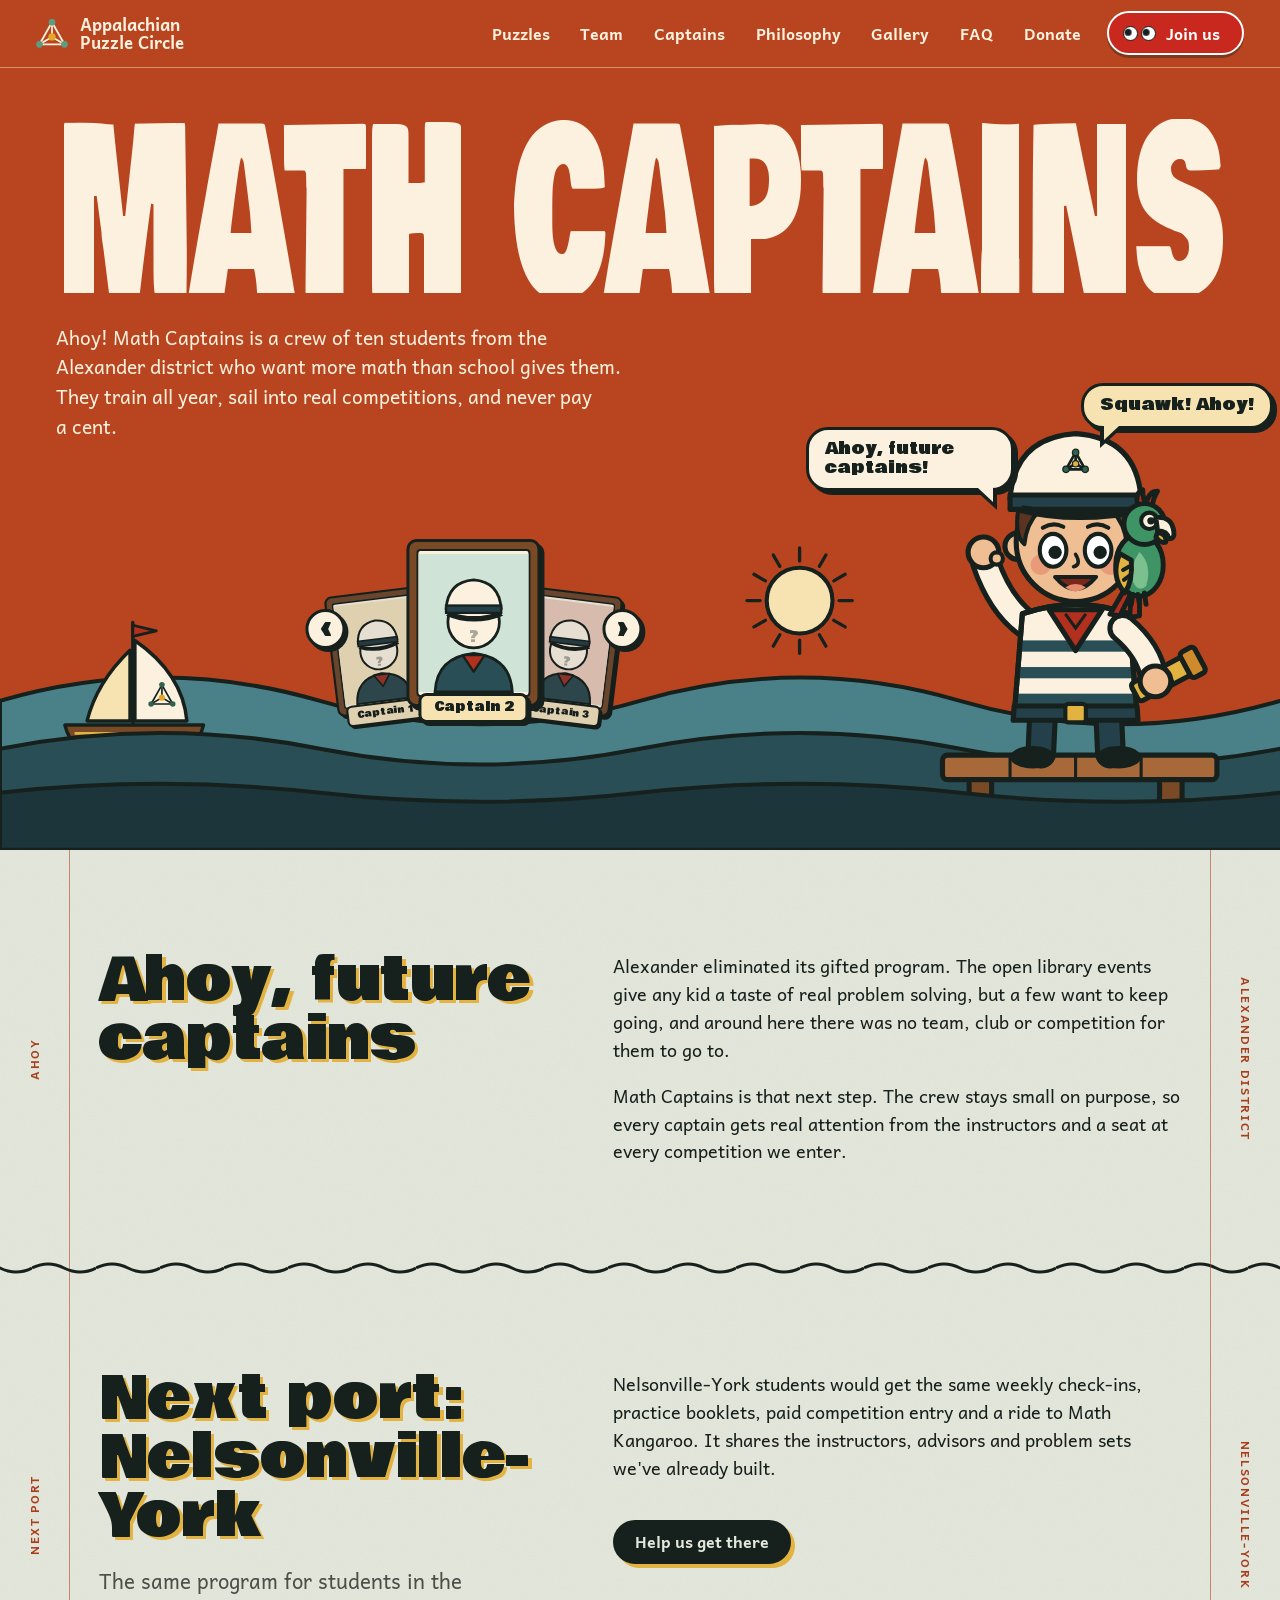
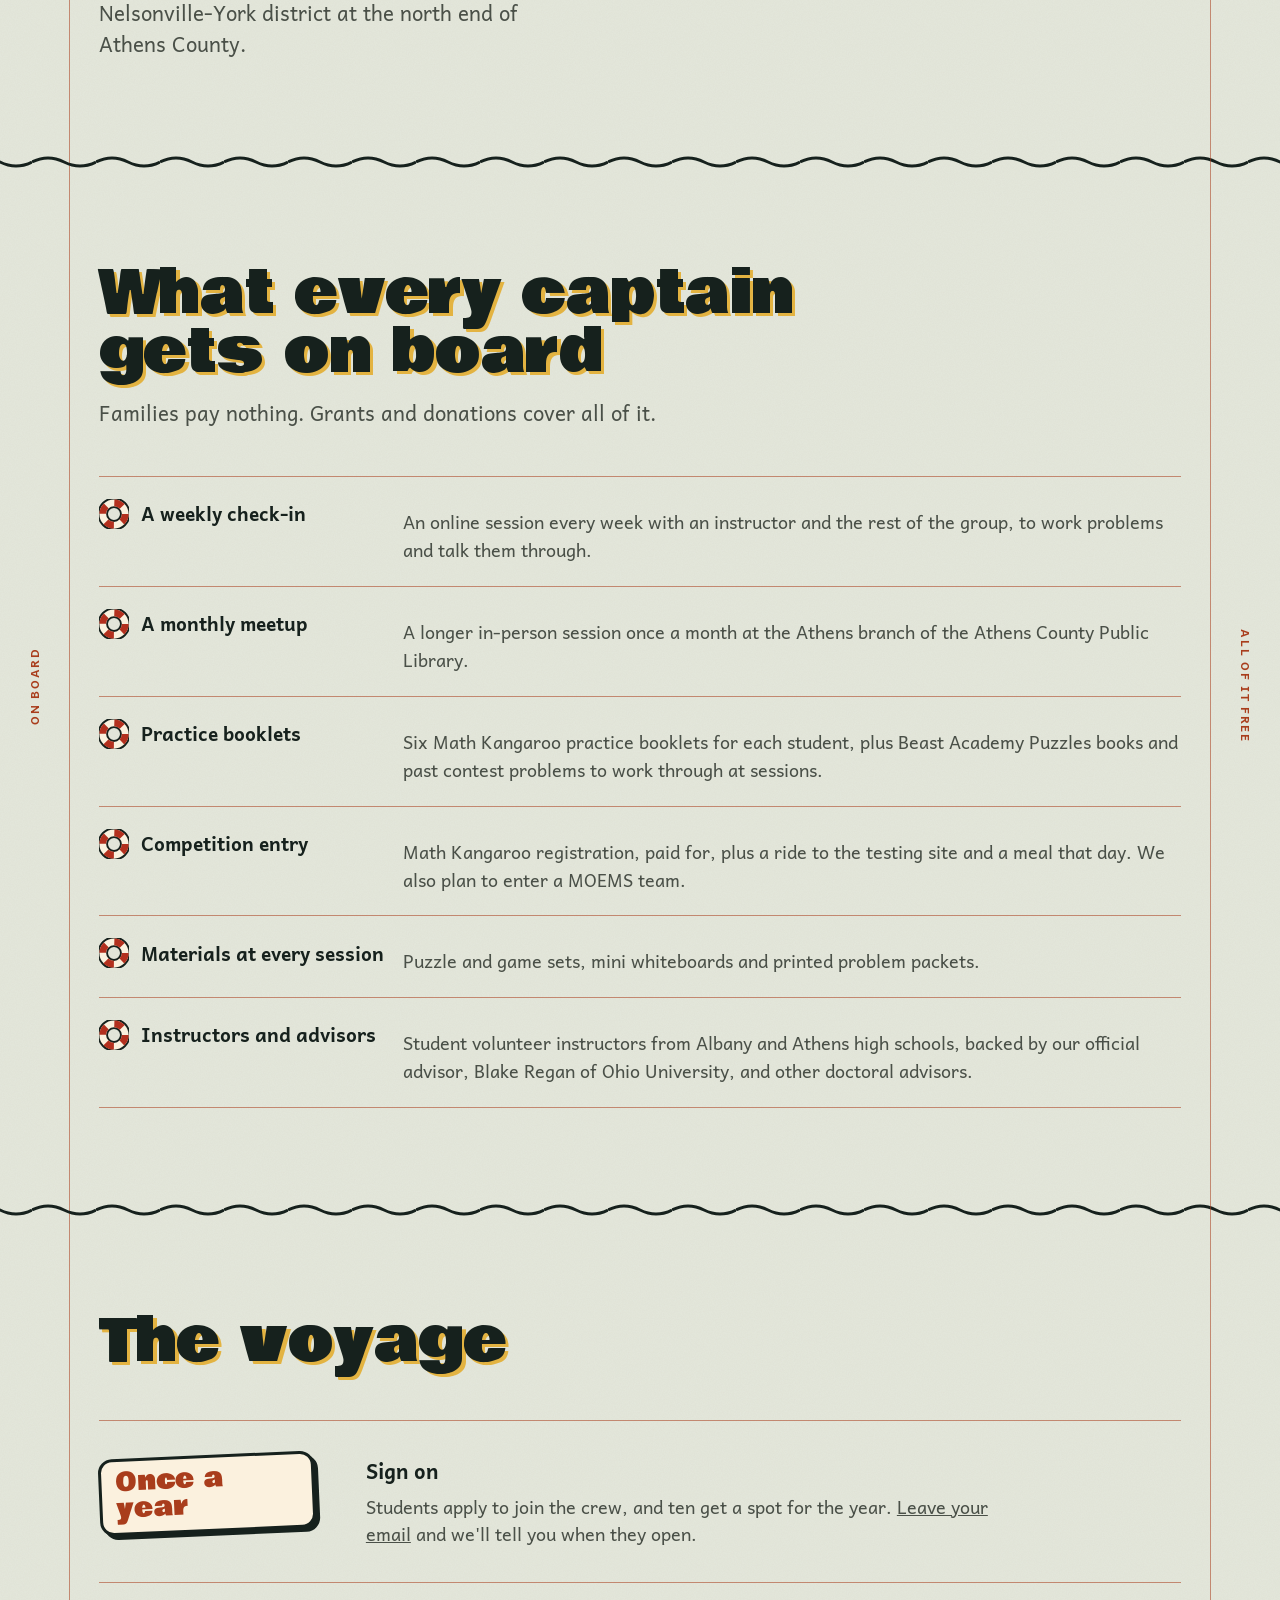
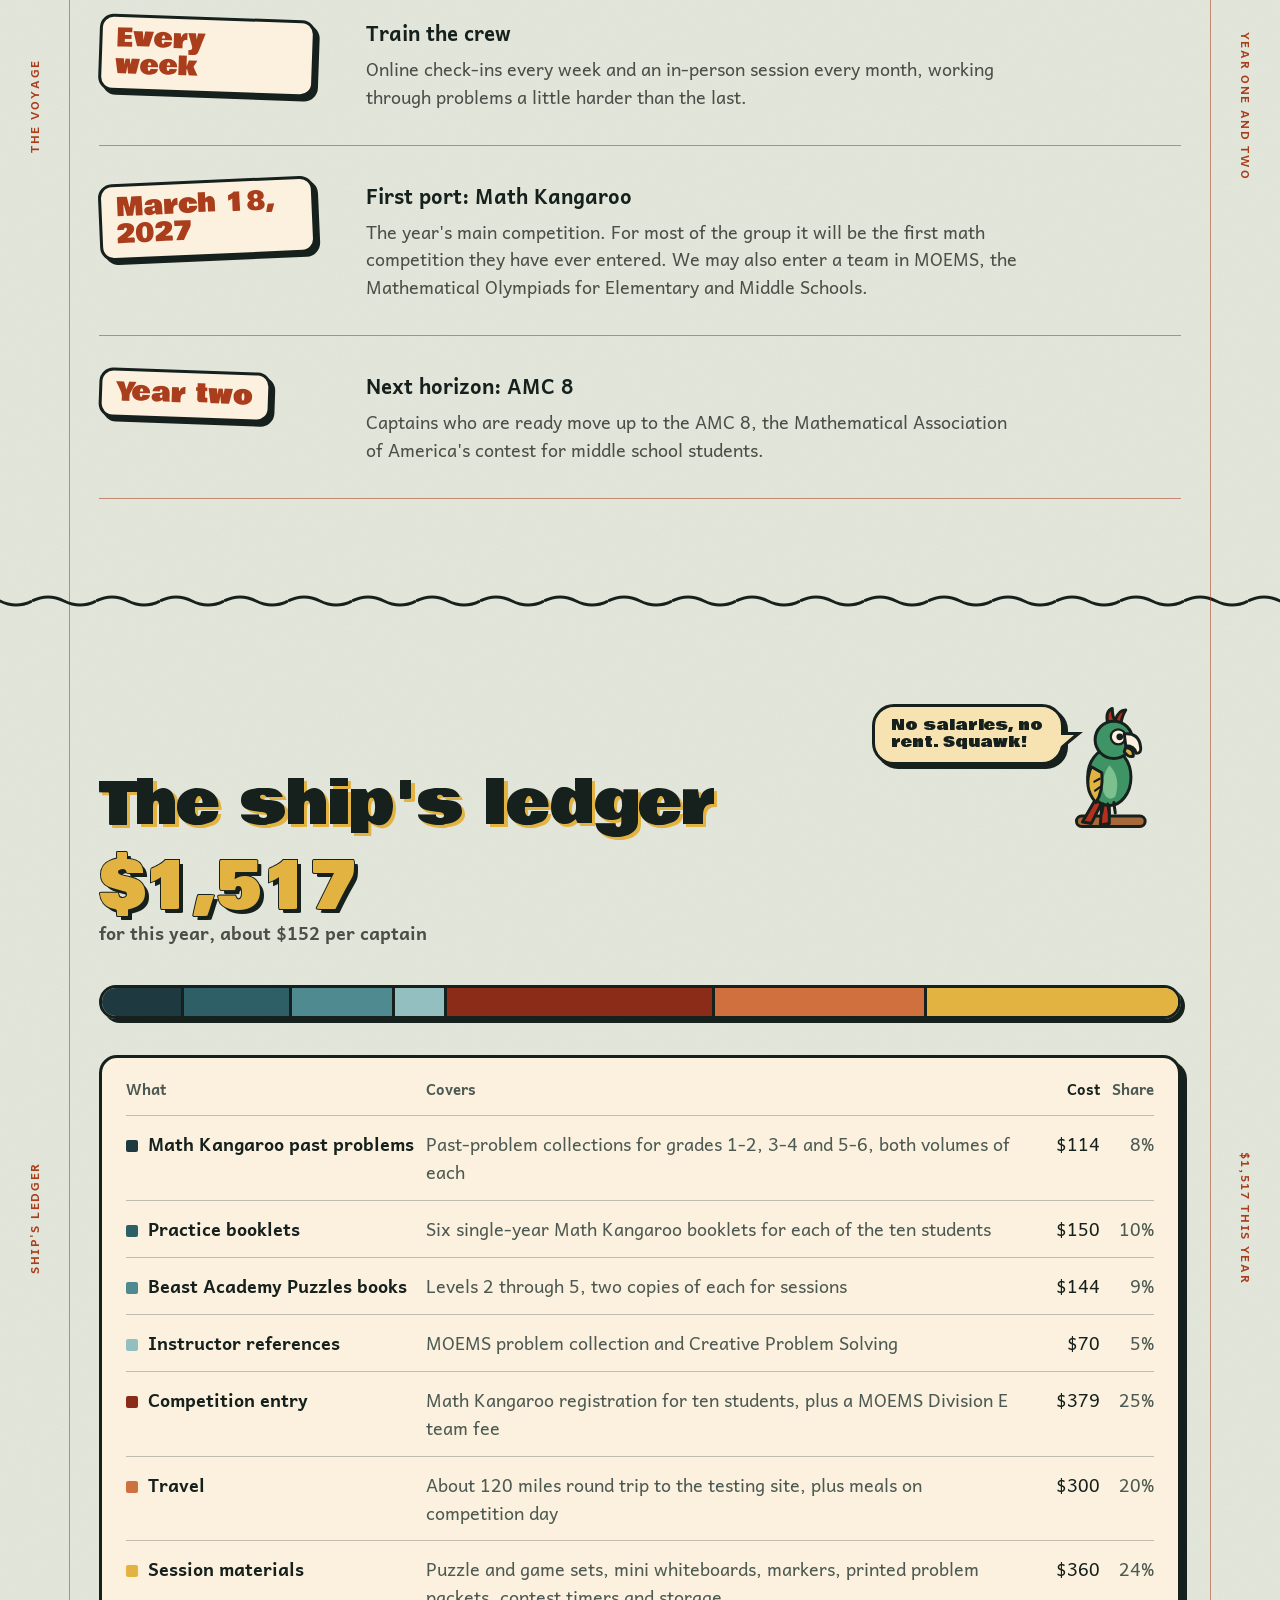
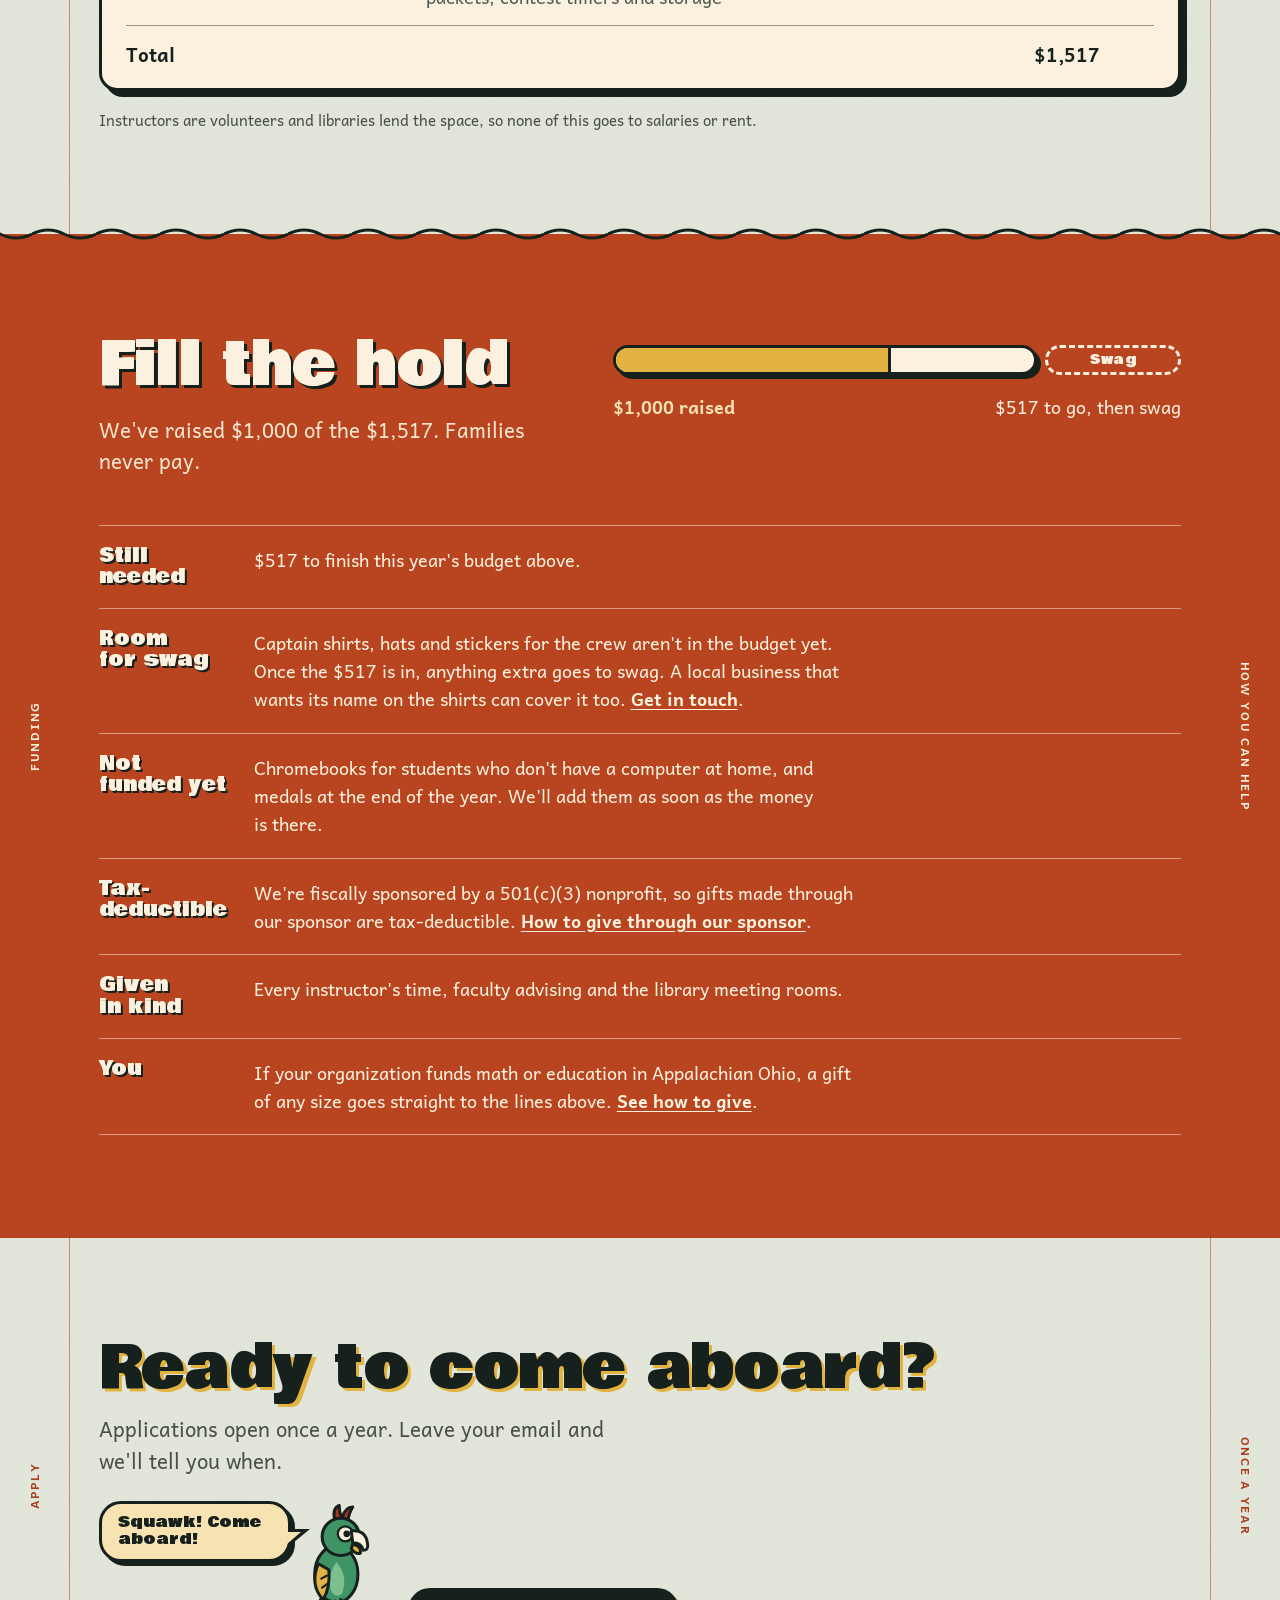
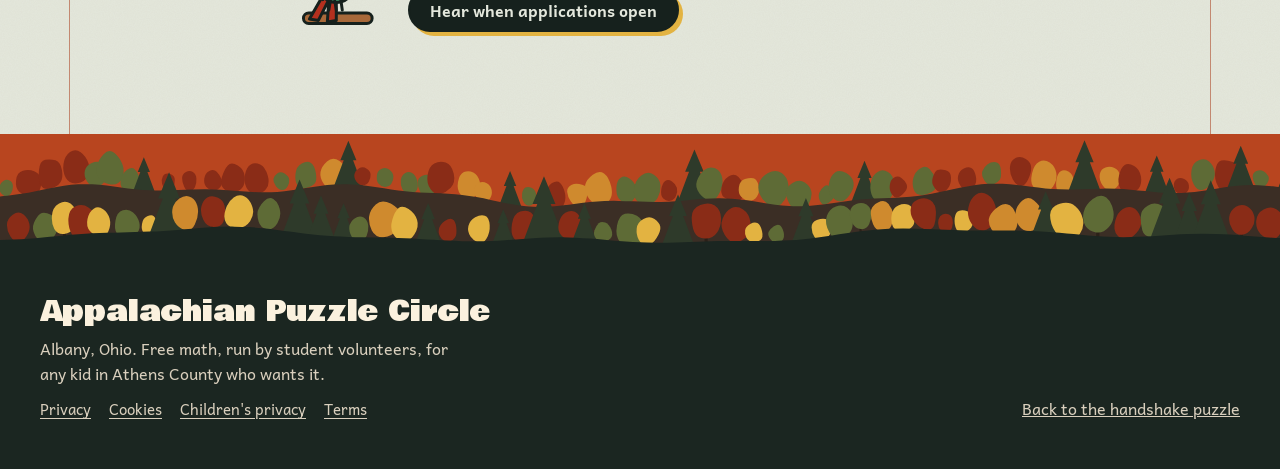
==== commit 211cf507: "small layout revamp and numbers" ====
--- a/captains.html
+++ b/captains.html
@@ -18,7 +18,7 @@
 <link rel="icon" href="favicon.svg" type="image/svg+xml">
 <link rel="apple-touch-icon" href="apple-touch-icon.png">
 <meta name="theme-color" content="#B8451F">
-<link rel="stylesheet" href="site.css?v=ce09378b">
+<link rel="stylesheet" href="site.css?v=275f332a">
 </head>
 <body class="cap">
 <a class="skip" href="#main">Skip to Math Captains</a>
@@ -439,7 +439,7 @@
   </div>
 </footer>
 
-<script src="site.js?v=38962295"></script>
+<script src="site.js?v=c341c76e"></script>
 <script>
 (() => {
   const go = () => { window.PC.setVW(); window.PC.measureCap(); window.PC.fitTitles(); window.PC.drawStrips(); };
--- a/site.css
+++ b/site.css
@@ -813,3 +813,216 @@
 
 /* ---------- team advisors note ---------- */
 .adv-note{margin-top:20px;max-width:44rem;color:var(--muted)}
+
+/* ---------- homepage v2: photos, blocks, one idea at a time ---------- */
+/* block colors, fixed in both themes */
+:root{--b-rust:#A93D1C;--b-gold:#E3B341;--b-green:#2F6350;--b-teal:#1F3940;--b-sun:#F7E2B2;--b-red:#8A2C17;--b-ink:#16211D;--b-cream:#FBF1DE;--ease-out:cubic-bezier(.23,1,.32,1)}
+.b-rust{background:var(--b-rust);color:var(--b-cream)}
+.b-gold{background:var(--b-gold);color:var(--b-ink)}
+.b-green{background:var(--b-green);color:var(--b-cream)}
+.b-teal{background:var(--b-teal);color:var(--b-cream)}
+.b-sun{background:var(--b-sun);color:var(--b-ink)}
+.b-red{background:var(--b-red);color:var(--b-cream)}
+.b-ink{background:var(--b-teal);color:var(--b-cream)}
+
+/* hero photos */
+.snaps{position:absolute;right:calc(150 * var(--u));top:calc(280 * var(--u));width:calc(340 * var(--u));z-index:8}
+.snap-link{display:block;position:relative;height:calc(300 * var(--u));color:inherit;border-radius:2px}
+.snap{position:absolute;display:block;background:var(--b-cream);padding:calc(8 * var(--u)) calc(8 * var(--u)) calc(22 * var(--u));box-shadow:0 calc(12 * var(--u)) calc(26 * var(--u)) rgba(22,33,29,.38),0 1px 2px rgba(22,33,29,.35);transition:translate .35s var(--ease-out),rotate .35s var(--ease-out);animation:snap-in .8s var(--ease-out) both}
+.snap img{display:block;width:100%;height:100%;object-fit:cover;background:#D9C9A8}
+.s1{left:0;top:0;width:calc(232 * var(--u));height:calc(188 * var(--u));rotate:-5deg;animation-delay:.15s}
+.s1 img{object-position:50% 70%}
+.s2{right:0;top:calc(26 * var(--u));width:calc(146 * var(--u));height:calc(204 * var(--u));rotate:5deg;animation-delay:.3s}
+.s3{left:calc(60 * var(--u));top:calc(140 * var(--u));width:calc(200 * var(--u));height:calc(158 * var(--u));rotate:2deg;animation-delay:.45s}
+@keyframes snap-in{from{opacity:0;transform:translateY(-28px) scale(1.04)}}
+@media (hover:hover){
+  .snap-link:hover .s1{translate:-10px -6px;rotate:-9deg}
+  .snap-link:hover .s2{translate:10px -8px;rotate:8deg}
+  .snap-link:hover .s3{translate:0 6px;rotate:0deg}
+}
+.snap-link:focus-visible{outline-offset:8px}
+.sticker{position:absolute;left:calc(-18 * var(--u));top:calc(196 * var(--u));z-index:2;width:calc(104 * var(--u));aspect-ratio:1;border-radius:50%;display:grid;place-items:center;text-align:center;background:var(--b-gold);color:var(--b-ink);font:400 max(11px,calc(14 * var(--u)))/1.02 var(--display);padding:calc(12 * var(--u));rotate:-12deg;box-shadow:0 4px 0 rgba(22,33,29,.3);animation:sticker-in .5s var(--ease-out) .75s both;pointer-events:none}
+@keyframes sticker-in{from{opacity:0;transform:scale(.4)}}
+.snaps .next{margin-top:calc(12 * var(--u));font-weight:700;font-size:max(14px,calc(16 * var(--u)));line-height:1.35}
+.snaps .next a{color:var(--cream);text-underline-offset:3px}
+@media (min-width:1061px){
+  .brief{top:calc(326 * var(--u))}
+  .tally{left:calc(150 * var(--u));right:auto;top:calc(424 * var(--u));width:calc(330 * var(--u));gap:calc(10 * var(--u))}
+  .count{display:flex;align-items:center;gap:calc(14 * var(--u));font-size:max(56px,calc(84 * var(--u)))}
+  .count small{margin-top:0;max-width:11em}
+  .status{min-height:2.9em}
+  .tally .row{flex-wrap:nowrap}
+  .tally .btn{padding-inline:max(14px,calc(22 * var(--u)));white-space:nowrap}
+}
+@media (max-width:1060px){
+  .snaps{position:relative;right:auto;top:auto;width:100%;max-width:560px;margin:22px auto 0;order:3}
+  .snap-link{height:auto;aspect-ratio:2.15/1}
+  .snap{padding:5px 5px 14px}
+  .s1{left:0;top:9%;width:40%;height:86%}
+  .s2{left:35%;top:0;width:30%;height:100%}
+  .s3{left:auto;right:0;top:11%;width:40%;height:84%}
+  .sticker{left:-6px;top:auto;bottom:-22px;width:84px;font-size:12px;padding:10px}
+  .snaps .next{margin-top:30px;font-size:15px;padding-left:84px}
+}
+@media (min-width:761px) and (max-width:1060px){
+  :root{--fp:max(40px,calc((100vw - 700px) / 2))}
+  .hero-wrap{height:auto}
+  .hero{position:relative;top:auto;height:auto}
+  .frame{width:100%;height:auto;display:flex;flex-direction:column;align-items:stretch;padding:0 var(--fp) 250px}
+  .frame > .nav{position:relative;left:auto;right:auto;height:72px;margin-inline:calc(-1 * var(--fp));padding-inline:32px}
+  .mnav{display:flex;flex-wrap:wrap;justify-content:center;gap:2px 6px;list-style:none;margin:0 calc(-1 * var(--fp));padding:4px 24px;border-bottom:1px solid rgba(251,241,222,.45)}
+  .mnav a{display:flex;align-items:center;min-height:44px;padding:0 10px;font-weight:700;font-size:16px;text-decoration:none;white-space:nowrap}
+  .siderule,.side{display:none}
+  .tl{position:relative;left:auto;top:auto;width:100%;height:calc((100vw - 2 * var(--fp)) * .135)}
+  .tl1{margin-top:28px}
+  .tl2{margin-top:calc((100vw - 2 * var(--fp)) * .035)}
+  .brief{display:contents}
+  .brief .q{font-size:22px;margin-top:30px;order:4}
+  .ring{position:relative;left:auto;top:auto;width:min(56vw,380px);margin:24px auto 0;order:6}
+  .tally{position:relative;right:auto;left:auto;top:auto;width:auto;margin-top:20px;order:7;gap:10px;justify-items:start}
+  .count{display:flex;align-items:baseline;gap:12px;font-size:64px}
+  .count small{margin-top:0}
+  .hills{height:230px}
+}
+@media (prefers-reduced-motion:reduce){.snap,.sticker{animation:none;transition:none}}
+
+/* scroll reveals */
+.rv-on [data-rv]{opacity:0;transform:translateY(28px);transition:opacity .7s var(--ease-out) calc(var(--i,0) * 90ms),transform .8s var(--ease-out) calc(var(--i,0) * 90ms)}
+.rv-on [data-rv].rv-in{opacity:1;transform:none}
+
+/* photo reel under the supporters band */
+.reel{position:relative;z-index:2;background:#111412;color:var(--b-cream);padding:4px calc(var(--gutter) + max(16px,env(safe-area-inset-left,0px))) clamp(36px,4vw,60px)}
+.reel-row{list-style:none;margin:0 auto;padding:clamp(10px,1.4vw,18px) 0 0;max-width:1200px;display:flex;align-items:center;gap:clamp(10px,1.4vw,22px)}
+.reel-row li{min-width:0;background:var(--b-cream);padding:clamp(5px,.5vw,8px) clamp(5px,.5vw,8px) clamp(14px,1.4vw,22px);box-shadow:0 10px 24px rgba(0,0,0,.45)}
+.reel-row li:nth-child(1){flex:1.78 1 0;rotate:-2deg}
+.reel-row li:nth-child(2){flex:.75 1 0;rotate:1.5deg}
+.reel-row li:nth-child(3){flex:1.32 1 0;rotate:-1deg}
+.reel-row li:nth-child(4){flex:.75 1 0;rotate:2deg}
+.reel-row li:nth-child(5){flex:1.33 1 0;rotate:-1.5deg}
+.reel-row a{display:block}
+.reel-row img{display:block;width:100%;height:auto;background:#3a3a34;transition:filter .3s}
+@media (hover:hover){.reel-row a:hover img{filter:brightness(1.08)}}
+.reel-row li.rv-in{transition-duration:.9s}
+.rv-on .reel-row li{transform:translateY(60px) rotate(-4deg)}
+.reel-cap{margin:clamp(20px,2vw,28px) auto 0;max-width:1200px;text-align:center;font-weight:700;font-size:16px;color:rgba(251,241,222,.8)}
+.reel-cap a{color:var(--b-sun);text-underline-offset:3px}
+@media (max-width:760px){
+  .reel{padding:2px 0 32px}
+  .reel-row{overflow-x:auto;scroll-snap-type:x mandatory;padding:14px 16px 18px;scrollbar-width:none;gap:12px}
+  .reel-row li{flex:0 0 auto!important;scroll-snap-align:center}
+  .reel-row img{height:190px;width:auto}
+  .reel-cap{padding-inline:16px}
+}
+
+/* about: one line at a time */
+.story{position:relative;border-bottom:1px solid var(--rule);padding:clamp(80px,10vw,140px) 0}
+.story-pin{display:grid;place-items:center;padding-inline:calc(var(--rule-x) + 24px)}
+.story-lines{display:grid;justify-items:center;gap:clamp(12px,1.6vw,22px);text-align:center;font-family:var(--display);font-size:clamp(36px,5.8vw,92px);line-height:1;max-width:min(13em,100%)}
+.sl{display:block}
+.sl2{color:var(--accent)}
+.sl3{color:var(--logo-green);background:linear-gradient(var(--leaf-gold),var(--leaf-gold)) 0 96%/100% .16em no-repeat;padding-bottom:.12em}
+.story.st-on{height:175vh;padding:0}
+.story.st-on .story-pin{position:sticky;top:0;height:100vh;height:100svh}
+.story.st-on .sl{opacity:0;transform:translateY(.45em);filter:blur(8px);transition:opacity .7s var(--ease-out),transform .8s var(--ease-out),filter .7s var(--ease-out)}
+.story.st-on .sl.on{opacity:1;transform:none;filter:none}
+.story.st-on .sl3{background-size:0 .16em;transition:opacity .7s var(--ease-out),transform .8s var(--ease-out),filter .7s var(--ease-out),background-size .6s var(--ease-out) .45s}
+.story.st-on .sl3.on{background-size:100% .16em}
+@media (max-width:760px){.story.st-on{height:165vh}.story-pin{padding-inline:20px}}
+
+/* the numbers */
+.nums-head{display:grid;gap:16px;margin-bottom:clamp(28px,3vw,44px)}
+.nums-grid{list-style:none;margin:0;padding:0;display:grid;grid-template-columns:repeat(6,minmax(0,1fr));gap:clamp(8px,1vw,14px)}
+.n{display:grid;align-content:space-between;gap:14px;padding:clamp(20px,2.2vw,32px);min-height:clamp(170px,16vw,230px)}
+.n-big{font-family:var(--display);font-size:clamp(56px,6.4vw,104px);line-height:.88;font-variant-numeric:tabular-nums;letter-spacing:-.01em}
+.n-what{font-weight:700;font-size:clamp(17px,1.4vw,20px);line-height:1.3;max-width:24ch}
+.n-wide{grid-column:1 / 3;grid-row:1 / 3}
+.n-wide .n-big{font-size:clamp(110px,15vw,230px)}
+.n-wide .n-what{font-size:clamp(20px,1.9vw,27px)}
+.n:nth-child(2){grid-column:3 / 5}.n:nth-child(3){grid-column:5 / 7}
+.n:nth-child(4){grid-column:3 / 5}.n:nth-child(5){grid-column:5 / 7}
+.n:nth-child(6){grid-column:1 / 7;display:flex;align-items:baseline;flex-wrap:wrap;gap:8px 24px;min-height:0}
+.n-rust{background:var(--b-rust);color:var(--b-cream)}
+.n-gold{background:var(--b-gold);color:var(--b-ink)}
+.n-green{background:var(--b-green);color:var(--b-cream)}
+.n-ink{background:var(--b-teal);color:var(--b-cream)}.n-ink .n-big{color:var(--b-gold)}
+.n-sun{background:var(--b-sun);color:var(--b-ink)}
+.n-red{background:var(--b-red);color:var(--b-cream)}.n-red .n-big{color:var(--b-sun)}
+@media (max-width:760px){
+  .nums-grid{grid-template-columns:repeat(2,minmax(0,1fr))}
+  .n-wide{grid-column:1 / 3;grid-row:auto}
+  .n:nth-child(2),.n:nth-child(4){grid-column:1}.n:nth-child(3),.n:nth-child(5){grid-column:2}
+  .n:nth-child(6){grid-column:1 / 3}
+  .n{min-height:150px;padding:18px}
+  .n-big{font-size:52px}
+  .n-what{font-size:16px}
+}
+
+/* two ways: photo blocks */
+.wb{display:grid;grid-template-columns:repeat(12,minmax(0,1fr));gap:clamp(8px,1vw,12px);margin-top:clamp(28px,3vw,44px)}
+.wb-photo{position:relative;overflow:hidden;display:flex;align-items:flex-end;margin:0;min-height:clamp(420px,40vw,560px);background:var(--b-ink);color:var(--b-cream)}
+.wb-photo img{position:absolute;inset:0;width:100%;height:100%;object-fit:cover}
+.rv-on .wb-photo img,.rv-on .yb-photo img{transform:scale(1.08);transition:transform 1.6s var(--ease-out)}
+.rv-on .rv-in.wb-photo img,.rv-on .rv-in.yb-photo img{transform:none}
+.wb-photo::after,.yb-photo::after{content:"";position:absolute;inset:0;background:linear-gradient(to top,rgba(17,20,18,.92) 0%,rgba(17,20,18,.72) 38%,rgba(17,20,18,.18) 72%,rgba(17,20,18,0) 100%)}
+.wb-txt{position:relative;z-index:1;display:grid;gap:12px;padding:clamp(22px,3vw,40px);max-width:36rem}
+.wb-txt .step{font-weight:700;font-size:15px;letter-spacing:.08em;text-transform:uppercase;color:var(--b-gold)}
+.wb-txt h3{font-family:var(--display);font-size:clamp(36px,4.2vw,60px);line-height:.98}
+.wb-txt p{font-size:clamp(17px,1.3vw,19px)}
+.wb-link{color:var(--b-cream);font-weight:700;text-underline-offset:4px;text-decoration-color:var(--b-gold);text-decoration-thickness:2px}
+.wb-blk{margin:0;padding:clamp(20px,2.2vw,30px);display:grid;align-content:center;gap:8px}
+.wb-big{font-family:var(--display);font-size:clamp(24px,2.4vw,36px);line-height:1.04}
+.wb-k{font-weight:700;font-size:13px;letter-spacing:.1em;text-transform:uppercase;opacity:.82}
+.wb-facts{gap:14px}
+.wb-facts div{display:grid;gap:2px}
+.wb-facts dt{font-weight:700;font-size:13px;letter-spacing:.1em;text-transform:uppercase;opacity:.82}
+.wb-facts dd{margin:0;font-size:clamp(18px,1.5vw,21px);font-weight:700;line-height:1.3}
+.wb-where p:not(.wb-k){font-size:17px}
+.wb-a{grid-column:1 / 8;grid-row:1 / 4}
+.wb > .b-gold{grid-column:8 / 13;grid-row:1}
+.wb > .b-green{grid-column:8 / 13;grid-row:2}
+.wb-where{grid-column:8 / 13;grid-row:3}
+.wb-b{grid-column:6 / 13;grid-row:4 / 7;margin-top:clamp(20px,3vw,40px)}
+.wb-num{grid-column:1 / 6;grid-row:4;margin-top:clamp(20px,3vw,40px)}
+.wb > .b-sun{grid-column:1 / 6;grid-row:5}
+.wb-date{grid-column:1 / 6;grid-row:6}
+.wb-b img{object-position:50% 35%}
+@media (max-width:760px){
+  .wb{grid-template-columns:minmax(0,1fr)}
+  .wb > *{grid-column:1!important;grid-row:auto!important}
+  .wb-b{margin-top:28px}.wb-num{margin-top:0}
+  .wb-photo{min-height:440px}
+  .wb-b{order:4}.wb-num{order:5}.wb > .b-sun{order:6}.wb-date{order:7}
+}
+
+/* why: blocks */
+.sec.why{padding-block:clamp(64px,8vw,120px)}
+.yb{display:grid;grid-template-columns:repeat(12,minmax(0,1fr));gap:clamp(8px,1vw,12px);margin-top:clamp(28px,3vw,44px)}
+.yb-photo{position:relative;overflow:hidden;margin:0;display:flex;align-items:flex-end;background:var(--b-ink);color:var(--b-cream)}
+.yb-photo img{position:absolute;inset:0;width:100%;height:100%;object-fit:cover}
+.yb-photo blockquote{position:relative;z-index:1;margin:0;padding:clamp(22px,3vw,40px);font-family:var(--display);font-size:clamp(28px,3.2vw,48px);line-height:1.02;max-width:15ch}
+.y1{grid-column:1 / 8;grid-row:1 / 3;min-height:clamp(440px,42vw,580px)}
+.yb-blk{padding:clamp(20px,2.2vw,32px);display:grid;align-content:center;gap:10px}
+.yb > .b-rust{grid-column:8 / 13;grid-row:1}
+.yb > .b-ink{grid-column:8 / 13;grid-row:2}
+.yb > .b-gold{grid-column:1 / 5;grid-row:3}
+.y2{grid-column:5 / 9;grid-row:3;min-height:clamp(340px,30vw,440px)}
+.y2::after{background:none}
+.yb > .b-green{grid-column:9 / 13;grid-row:3}
+.yb-k{font-weight:700;font-size:13px;letter-spacing:.1em;text-transform:uppercase;opacity:.82}
+.yb-big{font-family:var(--display);font-size:clamp(24px,2.4vw,36px);line-height:1.04}
+.yb-mid{font-weight:700;font-size:clamp(18px,1.5vw,21px);line-height:1.35}
+.yb-sm{font-size:16px;opacity:.9}
+.yb-num{font-family:var(--display);font-size:clamp(84px,9vw,140px);line-height:.85;color:var(--b-gold)}
+.yb a{color:inherit;text-decoration-color:var(--b-gold);text-decoration-thickness:2px;text-underline-offset:4px}
+.yb-who{font-family:var(--display);font-size:clamp(26px,2.6vw,36px);line-height:1.05;margin-top:clamp(40px,5vw,72px)}
+.why .people{margin-top:16px;border-top:0;gap:clamp(8px,1vw,12px)}
+.why .people div,.why .people div+div{background:var(--field);padding:24px;border-left:0;border-top:6px solid var(--b-rust)}
+.why .people div:nth-child(2){border-top-color:var(--b-gold)}
+.why .people div:nth-child(3){border-top-color:var(--b-green)}
+@media (max-width:760px){
+  .yb{grid-template-columns:minmax(0,1fr)}
+  .yb > *{grid-column:1!important;grid-row:auto!important}
+  .y1{min-height:420px}.y2{min-height:360px}
+  .why .people div,.why .people div+div{border-bottom:0;padding:20px}
+}
+@media (prefers-reduced-motion:reduce){.rv-on [data-rv]{opacity:1;transform:none;transition:none}}
